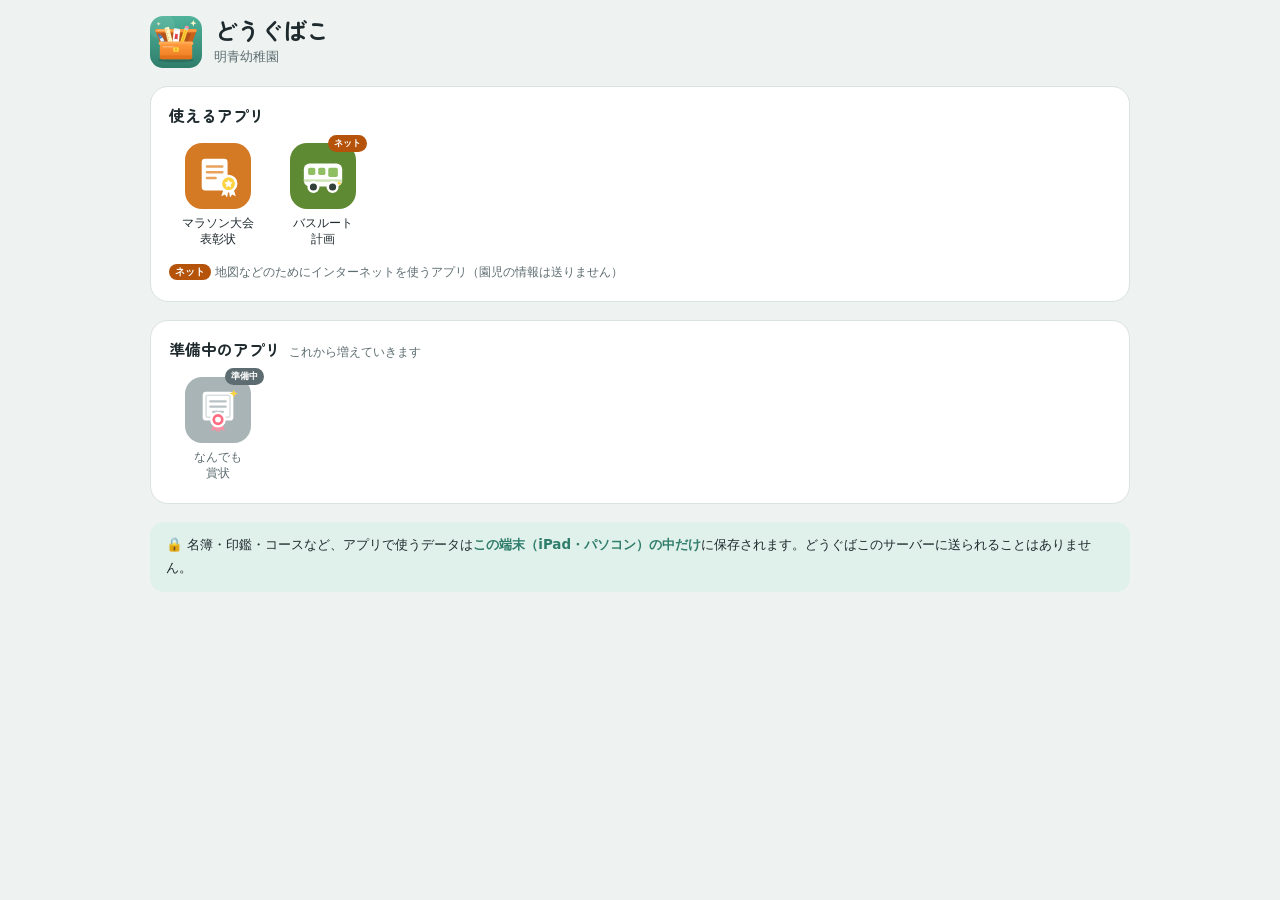
==== index.html @ 5065b081 "Add files via upload" ====
<!doctype html>
<html lang="ja">
<head>
<meta charset="utf-8">
<!-- 安全のための決まり：このページは自分のサイト以外と通信しない -->
<meta http-equiv="Content-Security-Policy" content="default-src 'self'; script-src 'self' 'unsafe-inline'; style-src 'self' 'unsafe-inline'; font-src 'self'; img-src 'self' data:; connect-src 'self'; object-src 'none'; base-uri 'self'; form-action 'self'">
<meta name="viewport" content="width=device-width, initial-scale=1, viewport-fit=cover">
<meta name="apple-mobile-web-app-capable" content="yes">
<meta name="mobile-web-app-capable" content="yes">
<meta name="apple-mobile-web-app-title" content="どうぐばこ">
<meta name="theme-color" content="#2f7d6b">
<title>どうぐばこ</title>
<link rel="apple-touch-icon" href="icon.png">
<link rel="icon" href="icon.svg" type="image/svg+xml">
<link rel="manifest" href="manifest.webmanifest">
<script defer src="common/license.js"></script>
<style>
/* 見出しの書体（どうぐばこの画面で使う文字だけの小さな版。サイトに置いてあり、オフラインでも使える） */
@font-face{font-family:"Zen Maru Gothic Box";font-weight:500;font-display:swap;src:url(fonts/ZenMaruGothic-box-500.woff2) format("woff2")}
@font-face{font-family:"Zen Maru Gothic Box";font-weight:700;font-display:swap;src:url(fonts/ZenMaruGothic-box-700.woff2) format("woff2")}
:root{
  --bg:#eef3f1; --surface:#ffffff; --ink:#1f2a2e; --muted:#5d6c70; --line:#d9e3df;
  --accent:#2f7d6b; --accent-ink:#ffffff; --accent-soft:#e0f0ea; --net:#b45309;
  --bad:#c92a2a; --bad-soft:#fdecec; --warn:#9a5b00; --warn-soft:#fff4dc;
  --c-shou:#d47a24; --c-jimu:#5f8a34; --c-wait:#a9b4b7; --demo:#6741d9; --demo-soft:#efeafd;
  --f-disp:"Zen Maru Gothic Box","Hiragino Maru Gothic ProN","Hiragino Sans",sans-serif;
  --f-body:"Hiragino Sans","Hiragino Kaku Gothic ProN","Yu Gothic UI",Meiryo,system-ui,sans-serif;
}
@media (prefers-color-scheme: dark){:root{
  --bg:#131a1c; --surface:#1c2427; --ink:#e7eeec; --muted:#9aa9ad; --line:#2b3538;
  --accent:#5db8a1; --accent-ink:#0f1f1b; --accent-soft:#1f3631; --net:#f0a35e;
  --bad:#ff8787; --bad-soft:#3a1f1f; --warn:#f0b35e; --warn-soft:#3a2e17;
  --c-shou:#e39446; --c-jimu:#82ad55; --c-wait:#4d585b; --demo:#b197fc; --demo-soft:#2a2340; color-scheme:dark}}
*{box-sizing:border-box}
html{-webkit-text-size-adjust:100%}
body{margin:0;background:var(--bg);color:var(--ink);font:15px/1.6 var(--f-body);min-height:100vh;
  padding:max(16px,env(safe-area-inset-top)) max(16px,env(safe-area-inset-right)) max(90px,env(safe-area-inset-bottom)) max(16px,env(safe-area-inset-left))}
button,input{font:inherit;color:inherit}
.wrap{max-width:980px;margin:0 auto;display:flex;flex-direction:column;gap:18px}

/* ---- 共通：中央のカード（ログインなど） ---- */
.center{min-height:calc(100vh - 120px);display:grid;place-items:center}
.card{width:100%;max-width:420px;background:var(--surface);border:1px solid var(--line);border-radius:22px;padding:28px 24px;display:flex;flex-direction:column;gap:14px;box-shadow:0 10px 30px rgba(0,0,0,.06)}
.card .logo{width:84px;height:84px;border-radius:21px;display:block;margin:0 auto 2px}
.card h1{margin:0;text-align:center;font:700 1.4rem/1.3 var(--f-disp)}
.card h2{margin:0;text-align:center;font:700 1.15rem/1.4 var(--f-disp)}
.card p{margin:0;font-size:.88rem;color:var(--muted);text-align:center;line-height:1.7}
.fld{display:flex;flex-direction:column;gap:4px;font-size:.85rem;font-weight:600}
.fld input{width:100%;font-size:16px;font-weight:400;padding:11px 12px;border:1px solid var(--line);border-radius:12px;background:var(--bg)}
.fld input:focus-visible{outline:2px solid var(--accent);outline-offset:1px}
.code{letter-spacing:.5em;text-align:center;font-size:24px!important;font-variant-numeric:tabular-nums}
.btn{border:0;border-radius:999px;padding:12px 20px;font-weight:700;cursor:pointer;background:var(--accent);color:var(--accent-ink);font-size:1rem}
.btn:disabled{opacity:.5;cursor:default}
.btn.ghost{background:transparent;color:var(--accent);border:1px solid var(--line)}
.btn:focus-visible,.linkbtn:focus-visible{outline:2px solid var(--accent);outline-offset:2px}
.linkbtn{background:none;border:0;color:var(--accent);cursor:pointer;font-size:.85rem;padding:2px;text-decoration:underline}
.err{background:var(--bad-soft);color:var(--bad);border-radius:10px;padding:9px 12px;font-size:.85rem}
.check{display:flex;gap:8px;align-items:flex-start;font-size:.85rem;color:var(--muted)}
.check input{margin-top:4px;width:18px;height:18px;flex:none}
.note{font-size:.78rem;color:var(--muted);line-height:1.7;background:var(--accent-soft);border-radius:12px;padding:10px 12px}
.demohint{font-size:.8rem;background:var(--demo-soft);color:var(--demo);border-radius:12px;padding:10px 12px;line-height:1.7}
.demohint b{font-variant-numeric:tabular-nums}
.demohint .accts{display:flex;flex-wrap:wrap;gap:6px;margin-top:6px}
.demohint button{border:1px solid var(--demo);background:var(--surface);color:var(--demo);border-radius:999px;padding:3px 10px;font-size:.78rem;cursor:pointer}

/* ---- 許可証を受け取る ---- */
.steps{list-style:none;margin:0;padding:0;display:flex;flex-direction:column;gap:10px}
.steps li{display:flex;gap:10px;align-items:center;font-size:.92rem;color:var(--muted)}
.steps li i{width:24px;height:24px;border-radius:50%;border:2px solid var(--line);display:grid;place-items:center;font-style:normal;font-size:.8rem;flex:none}
.steps li.doing{color:var(--ink)}
.steps li.doing i{border-color:var(--accent);border-top-color:transparent;animation:spin .8s linear infinite}
.steps li.done{color:var(--ink)}
.steps li.done i{background:var(--accent);border-color:var(--accent);color:var(--accent-ink)}
@keyframes spin{to{transform:rotate(360deg)}}
.pass{border:1px solid var(--line);border-radius:16px;padding:14px 16px;display:grid;grid-template-columns:auto 1fr;gap:4px 14px;font-size:.88rem}
.pass dt{color:var(--muted)}
.pass dd{margin:0;font-weight:600}
.big-ok{width:56px;height:56px;border-radius:50%;background:var(--accent);color:var(--accent-ink);display:grid;place-items:center;font-size:1.8rem;margin:0 auto}
.big-ng{width:56px;height:56px;border-radius:50%;background:var(--bad-soft);color:var(--bad);display:grid;place-items:center;font-size:1.7rem;margin:0 auto}

/* ---- メニュー ---- */
.top{display:flex;align-items:center;gap:12px;flex-wrap:wrap}
.top img{width:52px;height:52px;border-radius:13px;flex:none;display:block}
.top .ttl{margin-right:auto}
.top h1{margin:0;font:700 1.45rem/1.2 var(--f-disp)}
.top p{margin:2px 0 0;font-size:.8rem;color:var(--muted)}
.chip{display:flex;align-items:center;gap:8px;border:1px solid var(--line);background:var(--surface);border-radius:999px;padding:6px 12px 6px 8px;cursor:pointer;font-size:.8rem;text-align:left;line-height:1.3}
.chip .dot{width:10px;height:10px;border-radius:50%;background:var(--accent);flex:none}
.chip.warn .dot{background:var(--warn)}
.chip small{display:block;color:var(--muted);font-size:.72rem}
section{background:var(--surface);border:1px solid var(--line);border-radius:18px;padding:16px 18px 18px}
section h2{margin:0 0 12px;font:700 1rem var(--f-disp);display:flex;align-items:baseline;gap:8px}
section h2 small{font:400 .76rem var(--f-body);color:var(--muted)}
.grid{display:grid;grid-template-columns:repeat(auto-fill,minmax(96px,1fr));gap:16px 8px}
.app{display:flex;flex-direction:column;align-items:center;gap:6px;text-decoration:none;color:var(--ink);background:none;border:0;padding:4px 0;font:inherit;cursor:pointer;border-radius:12px;position:relative}
.app:focus-visible{outline:2px solid var(--accent);outline-offset:2px}
.app .tile{width:66px;height:66px;border-radius:17px;display:grid;place-items:center;color:#fff;transition:transform .15s}
.app .tile svg{width:46px;height:46px;display:block}
.app:hover .tile{transform:translateY(-2px)}
.app > span:last-child{font-size:.78rem;line-height:1.3;text-align:center}
.app .net{position:absolute;top:-4px;right:calc(50% - 44px);background:var(--net);color:#fff;font-size:.58rem;font-weight:700;padding:1px 6px;border-radius:999px;font-style:normal}
.app .lock{position:absolute;top:-6px;left:calc(50% - 42px);font-size:.95rem;font-style:normal}
.app.locked .tile{background:var(--c-wait)!important}
.app.soon .tile{background:var(--c-wait)}
.app.soon > span:last-child{color:var(--muted)}
.app .badge{position:absolute;top:-5px;right:calc(50% - 46px);background:var(--muted);color:var(--surface);font-size:.58rem;font-weight:700;padding:1px 6px;border-radius:999px;font-style:normal}
.app.locked > span:last-child{color:var(--muted)}
.legend{margin:12px 0 0;font-size:.76rem;color:var(--muted);display:flex;flex-wrap:wrap;gap:4px 14px}
.legend i{display:inline-block;background:var(--net);color:#fff;font-style:normal;font-size:.6rem;font-weight:700;padding:0 6px;border-radius:999px;margin-right:4px;vertical-align:1px}
.privacy{background:var(--accent-soft);border-radius:14px;padding:12px 16px;font-size:.84rem;line-height:1.7}
.privacy b{color:var(--accent)}

/* ---- ダイアログ・お知らせ ---- */
dialog{border:0;border-radius:20px;padding:0;max-width:440px;width:calc(100% - 32px);background:var(--surface);color:var(--ink);box-shadow:0 20px 50px rgba(0,0,0,.3)}
dialog::backdrop{background:rgba(0,0,0,.4)}
.dlg{padding:22px 20px;display:flex;flex-direction:column;gap:12px}
.dlg h3{margin:0;font:700 1.1rem var(--f-disp)}
.dlg .row{display:flex;gap:8px;justify-content:flex-end;flex-wrap:wrap}
#toast{position:fixed;left:50%;bottom:max(84px,calc(env(safe-area-inset-bottom) + 70px));transform:translateX(-50%);background:var(--ink);color:var(--surface);padding:10px 18px;border-radius:14px;font-size:.85rem;opacity:0;transition:opacity .2s;pointer-events:none;max-width:calc(100% - 32px);text-align:center;z-index:50}
#toast.show{opacity:1}
.offbar{position:sticky;top:0;z-index:20;background:var(--warn-soft);color:var(--warn);border-radius:10px;padding:6px 12px;font-size:.8rem;text-align:center;margin:0 auto 12px;max-width:980px}

/* ---- 試作の体験メニュー ---- */
#demoBtn[hidden]{display:none}
#demoBtn{position:fixed;right:max(16px,env(safe-area-inset-right));bottom:max(16px,env(safe-area-inset-bottom));z-index:40;background:var(--demo);color:#fff;border:0;border-radius:999px;padding:11px 16px;font-weight:700;font-size:.85rem;cursor:pointer;box-shadow:0 6px 18px rgba(0,0,0,.2)}
.demo h3{color:var(--demo)}
.demo p{margin:0;font-size:.8rem;color:var(--muted);line-height:1.6}
.demo .grp{border-top:1px solid var(--line);padding-top:10px;display:flex;flex-direction:column;gap:6px}
.demo .grp b{font-size:.85rem}
.demo .acts{display:flex;flex-wrap:wrap;gap:6px}
.demo .acts button{border:1px solid var(--line);background:var(--bg);border-radius:999px;padding:6px 12px;font-size:.8rem;cursor:pointer}
.demo .acts button.on{background:var(--demo);color:#fff;border-color:var(--demo)}
.demo .now{font-size:.78rem;background:var(--demo-soft);border-radius:10px;padding:8px 10px;line-height:1.7}
@media (prefers-reduced-motion:reduce){.tile{transition:none}.steps li.doing i{animation:none}}
</style>
</head>
<body>
<div id="offbar" class="offbar" hidden>📴 ネットを切った状態を再現しています（体験メニューで戻せます）</div>
<main id="screen"></main>
<button id="demoBtn" type="button" hidden>🧪 試作の体験メニュー</button>
<dialog id="dlg"></dialog>
<div id="toast" role="status"></div>

<script>
'use strict';
let L = null; // 共通部品（common/license.js）が読み込まれてから入る
const $ = s => document.querySelector(s);
const esc = s => String(s ?? '').replace(/[&<>"']/g, c => ({ '&': '&amp;', '<': '&lt;', '>': '&gt;', '"': '&quot;', "'": '&#39;' }[c]));
const fmtDate = t => new Date(t).toLocaleDateString('ja-JP', { year: 'numeric', month: 'long', day: 'numeric' });
const fmtDT = t => new Date(t).toLocaleString('ja-JP', { month: 'numeric', day: 'numeric', hour: '2-digit', minute: '2-digit' });
const daysLeft = pl => Math.max(0, Math.ceil((pl.exp - Date.now()) / L.DAY));
const sleep = ms => new Promise(r => setTimeout(r, ms));
let toastT;
function toast(msg, ms = 2600) { const t = $('#toast'); t.textContent = msg; t.classList.add('show'); clearTimeout(toastT); toastT = setTimeout(() => t.classList.remove('show'), ms); }
function show(html) { $('#screen').innerHTML = html; $('#offbar').hidden = !L.isOffline(); window.scrollTo(0, 0); }
const ERR = {
  bad_login: 'メールアドレスかパスワードが違います。',
  ended: 'この園のご契約は終了しています。園の管理者にお問い合わせください。',
  stopped: 'このアカウントは利用が停止されています。園の管理者にお問い合わせください。',
  offline: 'インターネットにつながっていません。つながる場所でもう一度お試しください。',
  bad_code: '確認コードが違います。メールに書かれた6けたの数字を入れてください。',
  expired_code: '確認コードの有効期限が切れました。もう一度ログインしてください。',
};

/* ============================================================
   起動：どうぐばこを開いたとき
   ・許可証が有効 → すぐメニュー（必要なら裏で更新）
   ・許可証がない → ログイン
   ・期限切れ → 更新を試す（ネットがなければ案内）
   ============================================================ */
async function boot() {
  // ログインなしで使う設定（common/license.js の LOGIN_REQUIRED = false）のときは、すぐメニューを出す
  $('#demoBtn').hidden = !L.loginRequired;
  if (!L.loginRequired) return showMenu(L.profile);
  const st = await L.status();
  if (st.state === 'none' || st.state === 'bad') { if (st.state === 'bad') L.logout(); return showLogin(st.state === 'bad' ? '利用許可証を確認できなかったため、ログインし直してください。' : ''); }
  if (st.state === 'expired') {
    show(`<div class="center"><div class="card"><img class="logo" src="icon.svg" alt=""><h2>利用許可証を更新しています…</h2></div></div>`);
    const r = await L.renew();
    if (r.result === 'ok') { toast('利用許可証を更新しました'); return showMenu(r.payload); }
    return showBlocked(r.result, st.payload);
  }
  showMenu(st.payload);
  if (L.needsRenew(st.payload)) backgroundRenew(st.payload);
}
async function backgroundRenew(prev) {
  const r = await L.renew();
  if (r.result === 'ok') {
    if (r.payload.plan !== prev.plan) { toast(`プランが「${L.PLANS[r.payload.plan].name}」に変わりました`); showMenu(r.payload); return; }
    showMenu(r.payload);
    toast('（試作の表示）裏で利用許可証を自動更新しました。ふだんは表示されません', 3800);
  } else if (r.result === 'ended' || r.result === 'stopped') showBlocked(r.result, prev);
  // offline のときは何もしない（期限まではそのまま使える）
}

/* ---------- ログイン ---------- */
function showLogin(errMsg, email = '') {
  show(`<div class="center"><form class="card" id="fLogin" novalidate>
    <img class="logo" src="icon.svg" alt="">
    <h1>どうぐばこ</h1>
    <p>園から届いた招待メールに書かれた<br>メールアドレスとパスワードでログインします。</p>
    ${errMsg ? `<div class="err">${esc(errMsg)}</div>` : ''}
    <label class="fld">メールアドレス<input id="em" type="email" autocomplete="username" inputmode="email" value="${esc(email)}" placeholder="例：sensei@example.com"></label>
    <label class="fld">パスワード<input id="pw" type="password" autocomplete="current-password"></label>
    <button class="btn" id="bLogin" type="submit">ログイン</button>
    <div style="text-align:center"><button class="linkbtn" type="button" id="forgot">パスワードを忘れたとき</button></div>
    <div class="demohint">🧪 試作版のため、本物のアカウントはありません。下のボタンでデモ用のアカウントを入力できます（パスワードはすべて demo1234）。
      <div class="accts"><button type="button" data-em="demo@example.com">スタンダードの園</button><button type="button" data-em="light@example.com">ライトの園</button><button type="button" data-em="ended@example.com">契約が終わった園</button></div></div>
    <div class="note">🔒 ログインで送るのは、メールアドレスとパスワードだけです。名簿や印鑑などのデータは、この端末の中だけで使われます。</div>
  </form></div>`);
  $('#fLogin').querySelectorAll('[data-em]').forEach(b => b.onclick = () => { $('#em').value = b.dataset.em; $('#pw').value = 'demo1234'; $('#bLogin').focus(); });
  $('#forgot').onclick = () => toast('本番では、パスワードを作り直すためのメールが届きます（試作では未対応）', 3500);
  $('#fLogin').onsubmit = async e => {
    e.preventDefault();
    const em = $('#em').value.trim(), pw = $('#pw').value;
    if (!em || !pw) { toast('メールアドレスとパスワードを入れてください'); return; }
    const b = $('#bLogin'); b.disabled = true; b.textContent = '確認しています…';
    try {
      const r = await L.login(em, pw);
      if (r.needCode) showCode(r, em); else showIssuing(true);
    } catch (err) { showLogin(ERR[err.code] || 'ログインできませんでした。', em); }
  };
  setTimeout(() => (email ? $('#pw') : $('#em')).focus(), 50);
}

/* ---------- 確認コード（2段階認証） ---------- */
function showCode(r, email, errMsg) {
  show(`<div class="center"><form class="card" id="fCode" novalidate>
    <img class="logo" src="icon.svg" alt="">
    <h2>確認コードを入れてください</h2>
    <p><b>${esc(r.sentTo)}</b> に、6けたの確認コードをメールで送りました。</p>
    ${errMsg ? `<div class="err">${esc(errMsg)}</div>` : ''}
    <label class="fld">確認コード<input id="cd" class="code" inputmode="numeric" autocomplete="one-time-code" maxlength="6" placeholder="000000"></label>
    <label class="check"><input type="checkbox" id="trust" checked> この端末を信頼する（30日間は確認コードを省略します。共用のiPadでは外してください）</label>
    <button class="btn" id="bCode" type="submit">確認する</button>
    <div style="text-align:center"><button class="linkbtn" type="button" id="back">ログイン画面に戻る</button></div>
    <div class="demohint">🧪 試作版のためメールは届きません。確認コードは <b>${esc(r.demoCode)}</b> です。<br><button type="button" id="fill" style="margin-top:6px">コードを入力する</button></div>
  </form></div>`);
  $('#fill').onclick = () => { $('#cd').value = r.demoCode; $('#bCode').focus(); };
  $('#back').onclick = () => showLogin('', email);
  $('#cd').addEventListener('input', e => { e.target.value = e.target.value.replace(/\D/g, '').slice(0, 6); });
  $('#fCode').onsubmit = async e => {
    e.preventDefault();
    const b = $('#bCode'); b.disabled = true; b.textContent = '確認しています…';
    try { await L.confirm(r.ticket, $('#cd').value, $('#trust').checked); showIssuing(false); }
    catch (err) { if (err.code === 'expired_code') showLogin(ERR.expired_code, email); else showCode(r, email, ERR[err.code] || '確認できませんでした。'); }
  };
  setTimeout(() => $('#cd').focus(), 50);
}

/* ---------- 許可証を受け取る（端末に保存） ---------- */
async function showIssuing(skippedCode) {
  show(`<div class="center"><div class="card">
    <img class="logo" src="icon.svg" alt="">
    <h2>この端末で使えるようにしています</h2>
    ${skippedCode ? '<p>信頼済みの端末のため、確認コードを省略しました。</p>' : ''}
    <ul class="steps" id="steps">
      <li><i></i>園のご契約を確認</li>
      <li><i></i>利用許可証を受け取る</li>
      <li><i></i>この端末に保存</li>
    </ul></div></div>`);
  const lis = [...document.querySelectorAll('#steps li')];
  for (const li of lis) { li.className = 'doing'; await sleep(550); li.className = 'done'; li.querySelector('i').textContent = '✓'; }
  await sleep(250);
  const st = await L.status();
  const pl = st.payload;
  show(`<div class="center"><div class="card">
    <div class="big-ok">✓</div>
    <h2>準備ができました</h2>
    <dl class="pass">
      <dt>園</dt><dd>${esc(pl.orgName)}</dd>
      <dt>先生</dt><dd>${esc(pl.staff)}</dd>
      <dt>プラン</dt><dd>${esc(L.PLANS[pl.plan].name)}（${pl.apps.map(a => esc(L.APP_NAMES[a])).join('・')}）</dd>
      <dt>有効期限</dt><dd>${fmtDate(pl.exp)}</dd>
    </dl>
    <p>この日までは、インターネットにつながっていなくても使えます。<br>期限が近づくと、どうぐばこを開いたときに自動で更新されます。</p>
    <button class="btn" id="go" type="button">どうぐばこを開く</button>
  </div></div>`);
  $('#go').onclick = () => showMenu(pl);
  $('#go').focus();
}

/* ---------- 使えないとき ---------- */
function showBlocked(kind, pl) {
  const m = {
    offline: ['インターネットにつないでください', `利用許可証の期限（${pl ? fmtDate(pl.exp) : ''}）が切れています。インターネットにつながる場所で開くと、自動で更新されます。`, '<button class="btn" id="retry" type="button">もう一度試す</button>'],
    ended: ['ご利用期間が終了しました', '園のご契約が終了したため、どうぐばこのアプリは使えなくなりました。この端末に保存した名簿などのデータは、端末の中に残っています。', '<button class="btn ghost" id="relogin" type="button">ログイン画面へ</button>'],
    stopped: ['このアカウントは利用が停止されています', '園の管理者が、このアカウントの利用を止めました。心当たりがない場合は、園の管理者にお問い合わせください。', '<button class="btn ghost" id="relogin" type="button">ログイン画面へ</button>'],
    error: ['確認できませんでした', '時間をおいて、もう一度お試しください。', '<button class="btn" id="retry" type="button">もう一度試す</button>'],
  }[kind] || ['確認できませんでした', '', '<button class="btn" id="retry" type="button">もう一度試す</button>'];
  show(`<div class="center"><div class="card">
    <div class="big-ng">${kind === 'offline' ? '📴' : '!'}</div>
    <h2>${m[0]}</h2><p>${m[1]}</p>${m[2]}</div></div>`);
  $('#retry')?.addEventListener('click', boot);
  $('#relogin')?.addEventListener('click', () => { L.logout(); showLogin(''); });
}

/* ---------- メニュー ---------- */
const ICONS = {
  nandemo: '<svg viewBox="0 0 48 48" aria-hidden="true"><rect x="8" y="5" width="32" height="30" rx="3.5" fill="#fff"/><rect x="11.5" y="8.5" width="25" height="23" rx="2" fill="none" stroke="#d9dfe1" stroke-width="1.6"/><path d="M16 15h16M16 20.5h16M19 26h10" stroke="#b9c2c5" stroke-width="2.4" stroke-linecap="round"/><path d="M19.6 37 17 46l3.8-1.9 2.4 3.3 1.2-8.6zM28.4 37 31 46l-3.8-1.9-2.4 3.3-1.2-8.6z" fill="#ff8fa3"/><circle cx="24" cy="34" r="7" fill="#ff6b81" stroke="#fff" stroke-width="2.4"/><circle cx="24" cy="34" r="3" fill="#fff"/><path d="M40.5 2.5l1.2 3.1 3.1 1.2-3.1 1.2-1.2 3.1-1.2-3.1-3.1-1.2 3.1-1.2z" fill="#ffd23f"/></svg>',
  marathon: '<svg viewBox="0 0 48 48" aria-hidden="true"><rect x="7" y="6" width="27" height="33" rx="3.5" fill="#fff"/><path d="M12.5 14h16M12.5 20h16M12.5 26h9" stroke="#e8a35c" stroke-width="2.6" stroke-linecap="round"/><path d="M30.2 36.5 27.4 45l3.8-1.7 2.3 3.2 1.4-8.2zM39.8 36.5l2.8 8.5-3.8-1.7-2.3 3.2-1.4-8.2z" fill="#fff"/><circle cx="35" cy="32" r="8" fill="#ffd23f" stroke="#fff" stroke-width="2.6"/><path d="m35 27.6 1.35 2.75 3.03.44-2.19 2.13.52 3.02L35 34.52l-2.71 1.42.52-3.02-2.19-2.13 3.03-.44z" fill="#fff"/></svg>',
  busroute: '<svg viewBox="0 0 48 48" aria-hidden="true"><rect x="4" y="11" width="40" height="24" rx="6" fill="#fff"/><rect x="8.5" y="15.5" width="7.5" height="7.5" rx="1.8" fill="#8fbf62"/><rect x="19" y="15.5" width="7.5" height="7.5" rx="1.8" fill="#8fbf62"/><rect x="29.5" y="15.5" width="10" height="9.5" rx="1.8" fill="#8fbf62"/><rect x="4" y="27.5" width="40" height="2.6" fill="#cfe3b9"/><circle cx="41" cy="31.5" r="1.6" fill="#ffd23f"/><circle cx="14" cy="35.5" r="5" fill="#33413a" stroke="#fff" stroke-width="2.6"/><circle cx="34" cy="35.5" r="5" fill="#33413a" stroke="#fff" stroke-width="2.6"/></svg>',
};
// 準備中のアプリ（できあがったら APPS に移す）
const SOON = [
  { id: 'nandemo', name: 'なんでも賞状', n: 'なんでも<br>賞状' },
];
const APPS = [
  { id: 'marathon', n: 'マラソン大会<br>表彰状', color: 'var(--c-shou)', href: 'marathon/' },
  { id: 'busroute', n: 'バスルート<br>計画', color: 'var(--c-jimu)', href: 'busroute/', net: true },
];
function showMenu(pl) {
  const near = L.loginRequired && daysLeft(pl) <= 7;
  show(`<div class="wrap">
    <div class="top">
      <img src="icon.svg" alt="">
      <div class="ttl"><h1>どうぐばこ</h1><p>${esc(pl.orgName)}</p></div>
      ${L.loginRequired ? `<button class="chip ${near ? 'warn' : ''}" id="chip" type="button"><span class="dot"></span><span>${esc(pl.staff)}<small>${esc(L.PLANS[pl.plan].name)}プラン・あと${daysLeft(pl)}日有効</small></span></button>` : ''}
    </div>
    <section>
      <h2>使えるアプリ</h2>
      <div class="grid">${APPS.map(a => {
        const ok = pl.apps.includes(a.id);
        return ok ? `<a class="app" href="${a.href}">${a.net ? '<em class="net">ネット</em>' : ''}<span class="tile" style="background:${a.color}">${ICONS[a.id]}</span><span>${a.n}</span></a>`
          : `<button class="app locked" type="button" data-lock="${a.id}"><em class="lock">🔒</em><span class="tile">${ICONS[a.id]}</span><span>${a.n}</span></button>`;
      }).join('')}</div>
      <p class="legend"><span><i>ネット</i>地図などのためにインターネットを使うアプリ（園児の情報は送りません）</span>${APPS.some(a => !pl.apps.includes(a.id)) ? '<span>🔒 今のプランでは使えないアプリ</span>' : ''}</p>
    </section>
    <section>
      <h2>準備中のアプリ <small>これから増えていきます</small></h2>
      <div class="grid">${SOON.map(a => `<button class="app soon" type="button" data-soon="${esc(a.name)}"><em class="badge">準備中</em><span class="tile">${ICONS[a.id]}</span><span>${a.n}</span></button>`).join('')}</div>
    </section>
    <div class="privacy">🔒 名簿・印鑑・コースなど、アプリで使うデータは<b>この端末（iPad・パソコン）の中だけ</b>に保存されます。どうぐばこのサーバーに送られることはありません。</div>
  </div>`);
  $('#chip')?.addEventListener('click', () => accountDialog(pl));
  document.querySelectorAll('[data-soon]').forEach(b => b.onclick = () => toast(`「${b.dataset.soon}」は準備中です。できあがったら、ここから使えるようになります`, 3200));
  document.querySelectorAll('[data-lock]').forEach(b => b.onclick = () => {
    const plan = Object.values(L.PLANS).find(p => p.apps.includes(b.dataset.lock));
    openDlg(`<div class="dlg"><h3>🔒 ${L.APP_NAMES[b.dataset.lock]}</h3><p style="margin:0;font-size:.9rem;line-height:1.7">このアプリは<b>${plan.name}プラン</b>で使えます。園の管理者がプランを変更すると、次にどうぐばこを開いたときから使えるようになります。</p><div class="row"><button class="btn" data-close type="button">閉じる</button></div></div>`);
  });
}
function accountDialog(pl) {
  openDlg(`<div class="dlg"><h3>アカウントと利用許可証</h3>
    <dl class="pass">
      <dt>園</dt><dd>${esc(pl.orgName)}</dd>
      <dt>先生</dt><dd>${esc(pl.staff)}</dd>
      <dt>メール</dt><dd style="word-break:break-all">${esc(pl.sub)}</dd>
      <dt>プラン</dt><dd>${esc(L.PLANS[pl.plan].name)}</dd>
      <dt>有効期限</dt><dd>${fmtDate(pl.exp)}（あと${daysLeft(pl)}日）</dd>
      <dt>最終確認</dt><dd>${L.lastChecked() ? fmtDT(L.lastChecked()) : '—'}</dd>
    </dl>
    <p style="margin:0;font-size:.8rem;color:var(--muted);line-height:1.7">期限までは、インターネットにつながっていなくても使えます。期限の7日前からと、1日に1回、どうぐばこを開いたときに自動で確認・更新します。</p>
    <div class="row"><button class="btn ghost" id="logout" type="button">ログアウト</button><button class="btn" data-close type="button">閉じる</button></div></div>`);
  $('#logout').onclick = () => {
    openDlg(`<div class="dlg"><h3>ログアウトしますか？</h3><p style="margin:0;font-size:.9rem;line-height:1.7">この端末の利用許可証を消します。アプリを使うには、もう一度ログインが必要です。<br>名簿や印鑑などのデータは消えません。</p>
      <div class="row"><button class="btn ghost" data-close type="button">やめる</button><button class="btn" id="doLogout" type="button">ログアウト</button></div></div>`);
    $('#doLogout').onclick = () => { closeDlg(); L.logout(); showLogin(''); toast('ログアウトしました'); };
  };
}
function openDlg(html) { const d = $('#dlg'); d.innerHTML = html; d.querySelectorAll('[data-close]').forEach(b => b.onclick = closeDlg); if (!d.open) d.showModal(); }
function closeDlg() { const d = $('#dlg'); if (d.open) d.close(); }
$('#dlg').addEventListener('click', e => { if (e.target === $('#dlg')) closeDlg(); });

/* ============================================================
   試作の体験メニュー（本番にはありません）
   いろいろな状況を再現して、使い心地を確かめるためのもの
   ============================================================ */
async function demoMenu() {
  const D = L.demo; const S = D.server;
  const st = await L.status(); const pl = st.payload; const email = D.currentEmail();
  const orgId = email && S.orgOf(email); const org = orgId && S.org(orgId);
  const stateText = { none: 'ログインしていません', bad: '許可証が書き換えられています', expired: '許可証の期限が切れています', ok: '有効な許可証があります' }[st.state] || st.state;
  openDlg(`<div class="dlg demo"><h3>🧪 試作の体験メニュー</h3>
    <p>いろいろな状況を再現できます。操作すると「どうぐばこを開き直した」ときの動きになります。</p>
    <div class="now">今の状態：<b>${stateText}</b>${pl ? `<br>${esc(pl.orgName)}／${esc(pl.staff)}／${esc(L.PLANS[pl.plan].name)}／期限 ${fmtDate(pl.exp)}` : ''}${L.isOffline() ? '<br>📴 ネットを切った状態' : ''}</div>
    <div class="grp"><b>インターネット</b><p>ネットがないときでも、許可証の期限内ならそのまま使えます。</p>
      <div class="acts"><button type="button" class="${L.isOffline() ? '' : 'on'}" data-a="online">つながっている</button><button type="button" class="${L.isOffline() ? 'on' : ''}" data-a="offline">ネットを切る</button></div></div>
    ${email ? `
    <div class="grp"><b>許可証の期限</b><p>「期限が近い」にすると、開いたときに裏で自動更新されます。「期限切れ」はネットがあれば自動で更新、なければ案内が出ます。</p>
      <div class="acts"><button type="button" data-a="near">期限が近い（あと2日）</button><button type="button" data-a="expire">期限切れにする</button><button type="button" data-a="tamper">許可証を書き換える</button></div></div>
    <div class="grp"><b>園の管理者・会社側の操作</b><p>次に許可証を確認したとき（開いたとき）に反映されます。</p>
      <div class="acts">
        <button type="button" data-a="plan" data-p="${org && org.plan === 'standard' ? 'light' : 'standard'}">プランを「${org && org.plan === 'standard' ? 'ライト' : 'スタンダード'}」に変える</button>
        <button type="button" data-a="${org && org.active ? 'end' : 'resume'}">${org && org.active ? '園の契約を終了する' : '園の契約を再開する'}</button>
        <button type="button" data-a="${S.isStopped(email) ? 'unstop' : 'stop'}">${S.isStopped(email) ? 'この先生の停止を解除' : 'この先生の利用を停止'}</button>
      </div></div>` : `<div class="grp"><b>園の管理者・会社側の操作</b><p>ログインすると操作できます。「契約が終わった園」のアカウントでログインを試すこともできます。</p>
      <div class="acts"><button type="button" data-a="resumeAll">契約が終わった園を再開する</button></div></div>`}
    <div class="grp"><b>アプリを直接開く</b><p>ホーム画面からではなく、アプリのURLを直接開いたときの動きです（許可証がないと使えません）。</p>
      <div class="acts"><a href="marathon/" style="text-decoration:none"><button type="button">マラソン表彰状を開く</button></a><a href="busroute/" style="text-decoration:none"><button type="button">バスルートを開く</button></a></div></div>
    <div class="grp"><div class="acts"><button type="button" data-a="reset">体験を最初からやり直す</button><button type="button" data-close>閉じる</button></div></div>
  </div>`);
  document.querySelectorAll('.demo [data-a]').forEach(b => b.onclick = async () => {
    const a = b.dataset.a; let msg = '';
    if (a === 'online') { D.setOffline(false); msg = 'ネットにつながった状態にしました'; }
    if (a === 'offline') { D.setOffline(true); msg = 'ネットを切った状態にしました'; }
    if (a === 'near') { await D.setExpiry(Date.now() + 2 * L.DAY); msg = '許可証の期限を「あと2日」にしました'; }
    if (a === 'expire') { await D.setExpiry(Date.now() - 60000); msg = '許可証を期限切れにしました'; }
    if (a === 'tamper') { D.tamper(); msg = '許可証の中身を書き換えました（プランを勝手に上げた想定）'; }
    if (a === 'plan') { S.setPlan(orgId, b.dataset.p); D.forceRecheck(); msg = `園のプランを「${L.PLANS[b.dataset.p].name}」に変えました`; }
    if (a === 'end') { S.setActive(orgId, false); D.forceRecheck(); msg = '園の契約を終了しました'; }
    if (a === 'resume') { S.setActive(orgId, true); D.forceRecheck(); msg = '園の契約を再開しました'; }
    if (a === 'resumeAll') { S.setActive('aozora', true); msg = '「あおぞら幼稚園」の契約を再開しました'; }
    if (a === 'stop') { S.setStopped(email, true); D.forceRecheck(); msg = 'この先生の利用を停止しました'; }
    if (a === 'unstop') { S.setStopped(email, false); D.forceRecheck(); msg = 'この先生の停止を解除しました'; }
    if (a === 'reset') { D.resetAll(); msg = '体験を最初からやり直します'; }
    closeDlg();
    toast(msg + ' → どうぐばこを開き直します', 2200);
    await sleep(900);
    boot();
  });
}
$('#demoBtn').onclick = demoMenu;

// オフライン対応：一度開いたアプリを端末に保存する（sw.js）。端末に保存したデータが自動で消されにくくする
if (/^https?:$/.test(location.protocol)) {
  if ('serviceWorker' in navigator) navigator.serviceWorker.register('sw.js').catch(() => {});
  if (navigator.storage && navigator.storage.persist) navigator.storage.persist().catch(() => {});
}
document.addEventListener('DOMContentLoaded', () => {
  L = window.DouguLicense;
  if (!L) show('<div class="center"><div class="card"><h2>読み込みに失敗しました</h2><p>common/license.js が見つかりません。</p></div></div>');
  else boot();
});
</script>
</body>
</html>
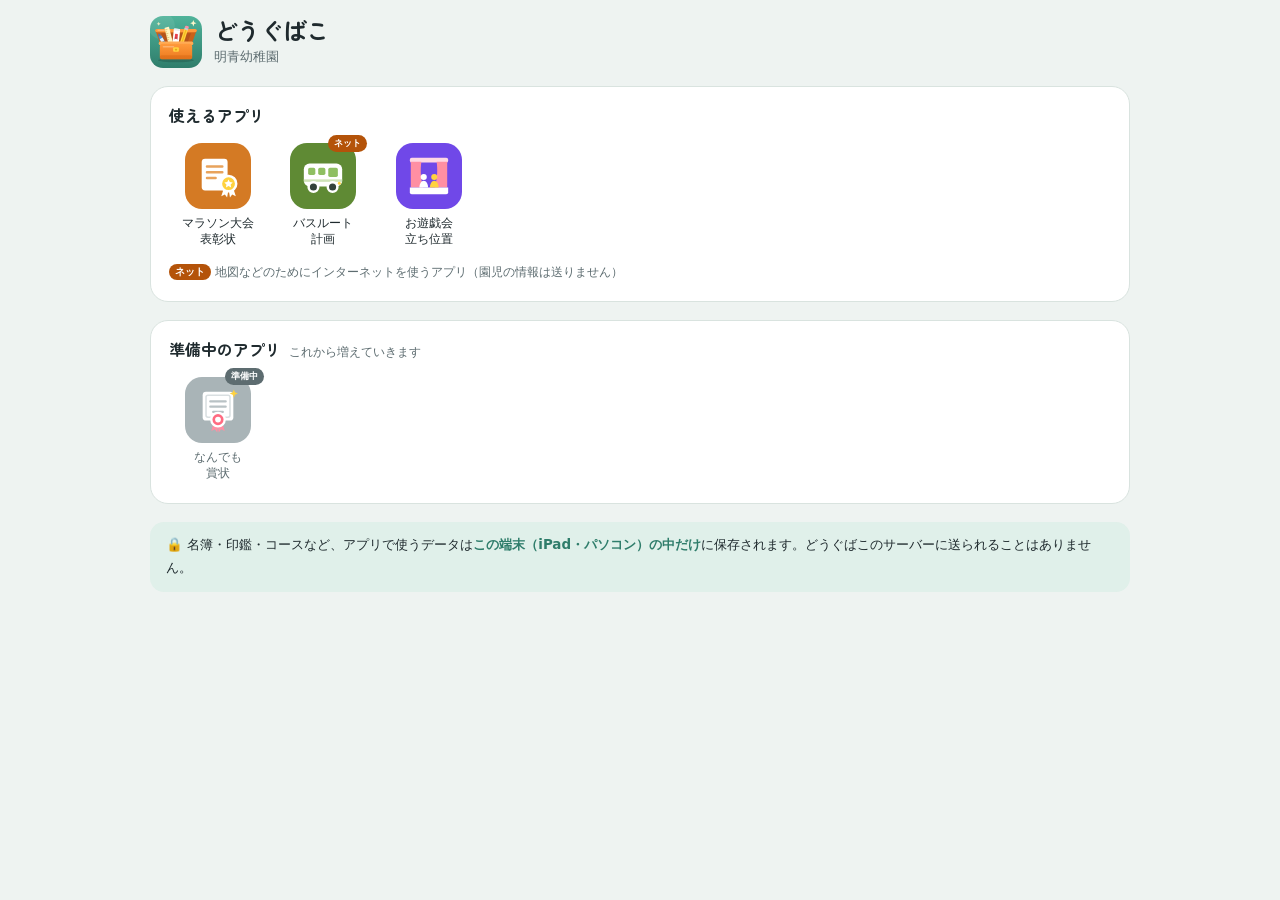
==== commit f4a05aeb: "Add files via upload" ====
--- a/index.html
+++ b/index.html
@@ -152,7 +152,7 @@
 const sleep = ms => new Promise(r => setTimeout(r, ms));
 let toastT;
 function toast(msg, ms = 2600) { const t = $('#toast'); t.textContent = msg; t.classList.add('show'); clearTimeout(toastT); toastT = setTimeout(() => t.classList.remove('show'), ms); }
-function show(html) { $('#screen').innerHTML = html; $('#offbar').hidden = !L.isOffline(); window.scrollTo(0, 0); }
+function show(html) { $('#screen').innerHTML = html; $('#offbar').hidden = !(L.loginRequired && L.isOffline()); window.scrollTo(0, 0); }
 const ERR = {
   bad_login: 'メールアドレスかパスワードが違います。',
   ended: 'この園のご契約は終了しています。園の管理者にお問い合わせください。',
@@ -171,7 +171,11 @@
 async function boot() {
   // ログインなしで使う設定（common/license.js の LOGIN_REQUIRED = false）のときは、すぐメニューを出す
   $('#demoBtn').hidden = !L.loginRequired;
-  if (!L.loginRequired) return showMenu(L.profile);
+  if (!L.loginRequired) {
+    // 体験メニューを出さないので、以前の「ネットを切った状態の再現」が残っていたら解除する
+    try { L.demo && L.demo.setOffline(false); } catch (e) { }
+    return showMenu(L.profile || { orgName: '明青幼稚園', staff: '', plan: 'standard', apps: ['marathon', 'busroute', 'oyugikai'] });
+  }
   const st = await L.status();
   if (st.state === 'none' || st.state === 'bad') { if (st.state === 'bad') L.logout(); return showLogin(st.state === 'bad' ? '利用許可証を確認できなかったため、ログインし直してください。' : ''); }
   if (st.state === 'expired') {
@@ -297,6 +301,7 @@
 
 /* ---------- メニュー ---------- */
 const ICONS = {
+  oyugikai: '<svg viewBox="0 0 48 48" aria-hidden="true"><rect x="4" y="5" width="40" height="5" rx="2" fill="#ffd8e4"/><path d="M5 9h11c-1 8-1 17 2 27H5z" fill="#ff8fa3"/><path d="M43 9H32c1 8 1 17-2 27h13z" fill="#ff8fa3"/><path d="M4 36h40v5a2 2 0 0 1-2 2H6a2 2 0 0 1-2-2z" fill="#fff"/><circle cx="18.5" cy="25" r="3.2" fill="#fff"/><path d="M14 36c0-4 2-7 4.5-7s4.5 3 4.5 7z" fill="#fff"/><circle cx="29.5" cy="25" r="3.2" fill="#ffd23f"/><path d="M25 36c0-4 2-7 4.5-7s4.5 3 4.5 7z" fill="#ffd23f"/></svg>',
   nandemo: '<svg viewBox="0 0 48 48" aria-hidden="true"><rect x="8" y="5" width="32" height="30" rx="3.5" fill="#fff"/><rect x="11.5" y="8.5" width="25" height="23" rx="2" fill="none" stroke="#d9dfe1" stroke-width="1.6"/><path d="M16 15h16M16 20.5h16M19 26h10" stroke="#b9c2c5" stroke-width="2.4" stroke-linecap="round"/><path d="M19.6 37 17 46l3.8-1.9 2.4 3.3 1.2-8.6zM28.4 37 31 46l-3.8-1.9-2.4 3.3-1.2-8.6z" fill="#ff8fa3"/><circle cx="24" cy="34" r="7" fill="#ff6b81" stroke="#fff" stroke-width="2.4"/><circle cx="24" cy="34" r="3" fill="#fff"/><path d="M40.5 2.5l1.2 3.1 3.1 1.2-3.1 1.2-1.2 3.1-1.2-3.1-3.1-1.2 3.1-1.2z" fill="#ffd23f"/></svg>',
   marathon: '<svg viewBox="0 0 48 48" aria-hidden="true"><rect x="7" y="6" width="27" height="33" rx="3.5" fill="#fff"/><path d="M12.5 14h16M12.5 20h16M12.5 26h9" stroke="#e8a35c" stroke-width="2.6" stroke-linecap="round"/><path d="M30.2 36.5 27.4 45l3.8-1.7 2.3 3.2 1.4-8.2zM39.8 36.5l2.8 8.5-3.8-1.7-2.3 3.2-1.4-8.2z" fill="#fff"/><circle cx="35" cy="32" r="8" fill="#ffd23f" stroke="#fff" stroke-width="2.6"/><path d="m35 27.6 1.35 2.75 3.03.44-2.19 2.13.52 3.02L35 34.52l-2.71 1.42.52-3.02-2.19-2.13 3.03-.44z" fill="#fff"/></svg>',
   busroute: '<svg viewBox="0 0 48 48" aria-hidden="true"><rect x="4" y="11" width="40" height="24" rx="6" fill="#fff"/><rect x="8.5" y="15.5" width="7.5" height="7.5" rx="1.8" fill="#8fbf62"/><rect x="19" y="15.5" width="7.5" height="7.5" rx="1.8" fill="#8fbf62"/><rect x="29.5" y="15.5" width="10" height="9.5" rx="1.8" fill="#8fbf62"/><rect x="4" y="27.5" width="40" height="2.6" fill="#cfe3b9"/><circle cx="41" cy="31.5" r="1.6" fill="#ffd23f"/><circle cx="14" cy="35.5" r="5" fill="#33413a" stroke="#fff" stroke-width="2.6"/><circle cx="34" cy="35.5" r="5" fill="#33413a" stroke="#fff" stroke-width="2.6"/></svg>',
@@ -308,6 +313,7 @@
 const APPS = [
   { id: 'marathon', n: 'マラソン大会<br>表彰状', color: 'var(--c-shou)', href: 'marathon/' },
   { id: 'busroute', n: 'バスルート<br>計画', color: 'var(--c-jimu)', href: 'busroute/', net: true },
+  { id: 'oyugikai', n: 'お遊戯会<br>立ち位置', color: '#7048e8', href: 'oyugikai/' },
 ];
 function showMenu(pl) {
   const near = L.loginRequired && daysLeft(pl) <= 7;
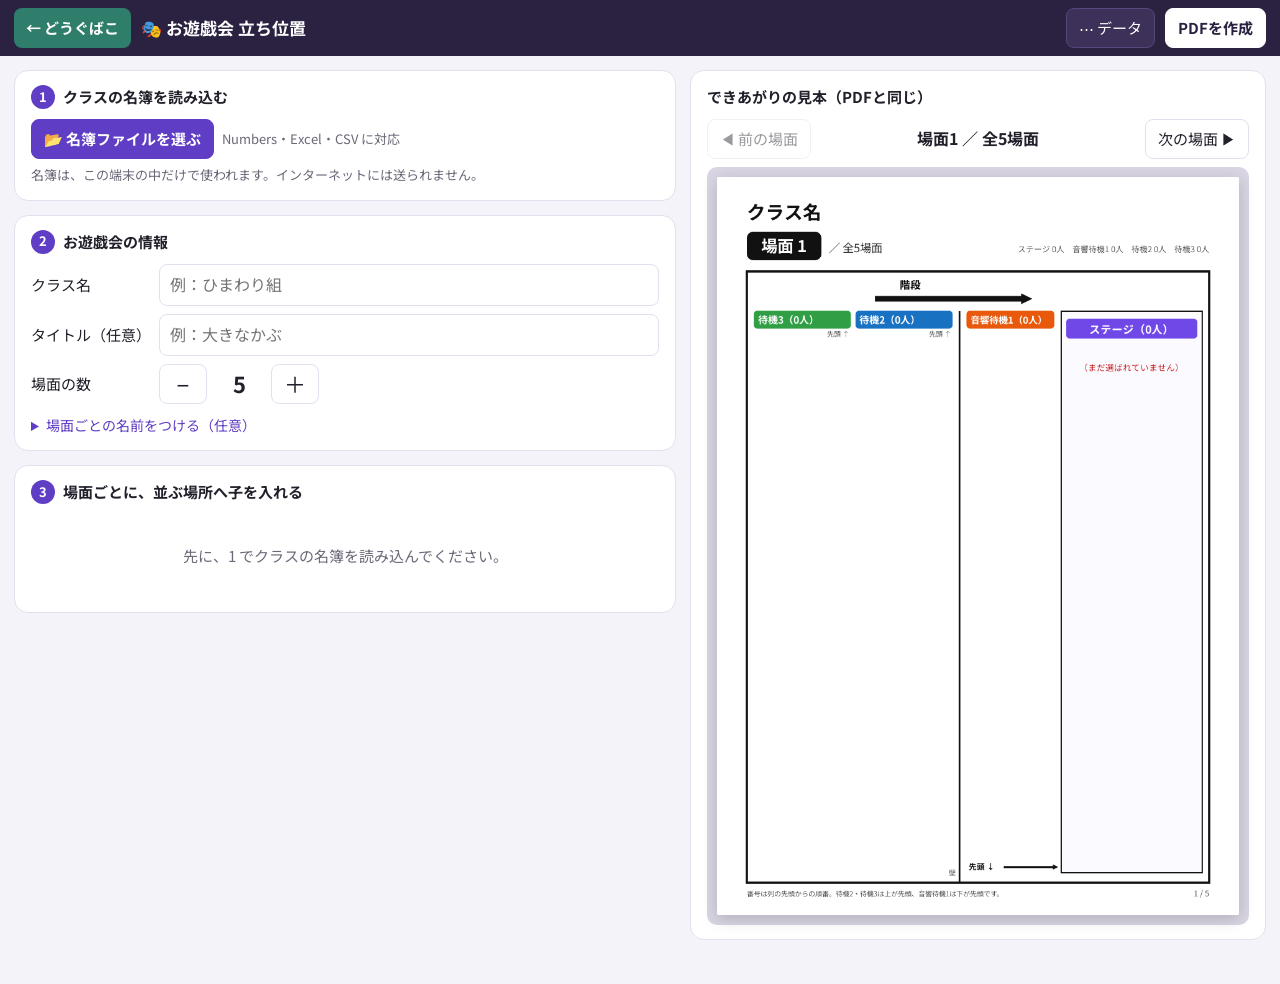
==== commit eeafe0b9: "Add files via upload" ====
--- a/index.html
+++ b/index.html
@@ -2,431 +2,627 @@
 <html lang="ja">
 <head>
 <meta charset="utf-8">
-<!-- 安全のための決まり：このページは自分のサイト以外と通信しない -->
-<meta http-equiv="Content-Security-Policy" content="default-src 'self'; script-src 'self' 'unsafe-inline'; style-src 'self' 'unsafe-inline'; font-src 'self'; img-src 'self' data:; connect-src 'self'; object-src 'none'; base-uri 'self'; form-action 'self'">
+<!-- 安全のための決まり：このアプリは名簿などをどこにも送れない（通信先は自分のサイトだけ） -->
+<meta http-equiv="Content-Security-Policy" content="default-src 'self'; script-src 'self' 'unsafe-inline'; style-src 'self' 'unsafe-inline'; font-src 'self' data:; img-src 'self' data: blob:; connect-src 'self' data: blob:; object-src 'none'; base-uri 'self'; form-action 'self'">
 <meta name="viewport" content="width=device-width, initial-scale=1, viewport-fit=cover">
 <meta name="apple-mobile-web-app-capable" content="yes">
-<meta name="mobile-web-app-capable" content="yes">
-<meta name="apple-mobile-web-app-title" content="どうぐばこ">
-<meta name="theme-color" content="#2f7d6b">
-<title>どうぐばこ</title>
-<link rel="apple-touch-icon" href="icon.png">
-<link rel="icon" href="icon.svg" type="image/svg+xml">
-<link rel="manifest" href="manifest.webmanifest">
-<script defer src="common/license.js"></script>
+<meta name="apple-mobile-web-app-title" content="立ち位置">
+<meta name="theme-color" content="#2b2140">
+<title>お遊戯会 立ち位置</title>
+<link rel="manifest" href="../manifest.webmanifest">
+<link rel="stylesheet" href="../fonts/fonts.css">
+<!-- 名簿の読み込み（SheetJS）と PDF 作成（jsPDF）は、どうぐばこのサイトに置いたものを使う -->
+<script src="../vendor/sheetjs/xlsx.full.min.js"></script>
+<script src="../vendor/jspdf/jspdf.umd.min.js"></script>
+<script defer src="../common/license.js"></script>
 <style>
-/* 見出しの書体（どうぐばこの画面で使う文字だけの小さな版。サイトに置いてあり、オフラインでも使える） */
-@font-face{font-family:"Zen Maru Gothic Box";font-weight:500;font-display:swap;src:url(fonts/ZenMaruGothic-box-500.woff2) format("woff2")}
-@font-face{font-family:"Zen Maru Gothic Box";font-weight:700;font-display:swap;src:url(fonts/ZenMaruGothic-box-700.woff2) format("woff2")}
 :root{
-  --bg:#eef3f1; --surface:#ffffff; --ink:#1f2a2e; --muted:#5d6c70; --line:#d9e3df;
-  --accent:#2f7d6b; --accent-ink:#ffffff; --accent-soft:#e0f0ea; --net:#b45309;
-  --bad:#c92a2a; --bad-soft:#fdecec; --warn:#9a5b00; --warn-soft:#fff4dc;
-  --c-shou:#d47a24; --c-jimu:#5f8a34; --c-wait:#a9b4b7; --demo:#6741d9; --demo-soft:#efeafd;
-  --f-disp:"Zen Maru Gothic Box","Hiragino Maru Gothic ProN","Hiragino Sans",sans-serif;
-  --f-body:"Hiragino Sans","Hiragino Kaku Gothic ProN","Yu Gothic UI",Meiryo,system-ui,sans-serif;
-}
-@media (prefers-color-scheme: dark){:root{
-  --bg:#131a1c; --surface:#1c2427; --ink:#e7eeec; --muted:#9aa9ad; --line:#2b3538;
-  --accent:#5db8a1; --accent-ink:#0f1f1b; --accent-soft:#1f3631; --net:#f0a35e;
-  --bad:#ff8787; --bad-soft:#3a1f1f; --warn:#f0b35e; --warn-soft:#3a2e17;
-  --c-shou:#e39446; --c-jimu:#82ad55; --c-wait:#4d585b; --demo:#b197fc; --demo-soft:#2a2340; color-scheme:dark}}
+  --bg:#f5f3fa; --panel:#fff; --ink:#22202a; --muted:#6b6878; --line:#e3dfee; --accent:#5f3dc4; --accent-soft:#efeafd;
+  --bad:#c92a2a; --badbg:#fff0f0; --warn:#d9480f; --warnbg:#fff4e6; --hdr:56px;
+}
 *{box-sizing:border-box}
-html{-webkit-text-size-adjust:100%}
-body{margin:0;background:var(--bg);color:var(--ink);font:15px/1.6 var(--f-body);min-height:100vh;
-  padding:max(16px,env(safe-area-inset-top)) max(16px,env(safe-area-inset-right)) max(90px,env(safe-area-inset-bottom)) max(16px,env(safe-area-inset-left))}
-button,input{font:inherit;color:inherit}
-.wrap{max-width:980px;margin:0 auto;display:flex;flex-direction:column;gap:18px}
-
-/* ---- 共通：中央のカード（ログインなど） ---- */
-.center{min-height:calc(100vh - 120px);display:grid;place-items:center}
-.card{width:100%;max-width:420px;background:var(--surface);border:1px solid var(--line);border-radius:22px;padding:28px 24px;display:flex;flex-direction:column;gap:14px;box-shadow:0 10px 30px rgba(0,0,0,.06)}
-.card .logo{width:84px;height:84px;border-radius:21px;display:block;margin:0 auto 2px}
-.card h1{margin:0;text-align:center;font:700 1.4rem/1.3 var(--f-disp)}
-.card h2{margin:0;text-align:center;font:700 1.15rem/1.4 var(--f-disp)}
-.card p{margin:0;font-size:.88rem;color:var(--muted);text-align:center;line-height:1.7}
-.fld{display:flex;flex-direction:column;gap:4px;font-size:.85rem;font-weight:600}
-.fld input{width:100%;font-size:16px;font-weight:400;padding:11px 12px;border:1px solid var(--line);border-radius:12px;background:var(--bg)}
-.fld input:focus-visible{outline:2px solid var(--accent);outline-offset:1px}
-.code{letter-spacing:.5em;text-align:center;font-size:24px!important;font-variant-numeric:tabular-nums}
-.btn{border:0;border-radius:999px;padding:12px 20px;font-weight:700;cursor:pointer;background:var(--accent);color:var(--accent-ink);font-size:1rem}
-.btn:disabled{opacity:.5;cursor:default}
-.btn.ghost{background:transparent;color:var(--accent);border:1px solid var(--line)}
-.btn:focus-visible,.linkbtn:focus-visible{outline:2px solid var(--accent);outline-offset:2px}
-.linkbtn{background:none;border:0;color:var(--accent);cursor:pointer;font-size:.85rem;padding:2px;text-decoration:underline}
-.err{background:var(--bad-soft);color:var(--bad);border-radius:10px;padding:9px 12px;font-size:.85rem}
-.check{display:flex;gap:8px;align-items:flex-start;font-size:.85rem;color:var(--muted)}
-.check input{margin-top:4px;width:18px;height:18px;flex:none}
-.note{font-size:.78rem;color:var(--muted);line-height:1.7;background:var(--accent-soft);border-radius:12px;padding:10px 12px}
-.demohint{font-size:.8rem;background:var(--demo-soft);color:var(--demo);border-radius:12px;padding:10px 12px;line-height:1.7}
-.demohint b{font-variant-numeric:tabular-nums}
-.demohint .accts{display:flex;flex-wrap:wrap;gap:6px;margin-top:6px}
-.demohint button{border:1px solid var(--demo);background:var(--surface);color:var(--demo);border-radius:999px;padding:3px 10px;font-size:.78rem;cursor:pointer}
-
-/* ---- 許可証を受け取る ---- */
-.steps{list-style:none;margin:0;padding:0;display:flex;flex-direction:column;gap:10px}
-.steps li{display:flex;gap:10px;align-items:center;font-size:.92rem;color:var(--muted)}
-.steps li i{width:24px;height:24px;border-radius:50%;border:2px solid var(--line);display:grid;place-items:center;font-style:normal;font-size:.8rem;flex:none}
-.steps li.doing{color:var(--ink)}
-.steps li.doing i{border-color:var(--accent);border-top-color:transparent;animation:spin .8s linear infinite}
-.steps li.done{color:var(--ink)}
-.steps li.done i{background:var(--accent);border-color:var(--accent);color:var(--accent-ink)}
-@keyframes spin{to{transform:rotate(360deg)}}
-.pass{border:1px solid var(--line);border-radius:16px;padding:14px 16px;display:grid;grid-template-columns:auto 1fr;gap:4px 14px;font-size:.88rem}
-.pass dt{color:var(--muted)}
-.pass dd{margin:0;font-weight:600}
-.big-ok{width:56px;height:56px;border-radius:50%;background:var(--accent);color:var(--accent-ink);display:grid;place-items:center;font-size:1.8rem;margin:0 auto}
-.big-ng{width:56px;height:56px;border-radius:50%;background:var(--bad-soft);color:var(--bad);display:grid;place-items:center;font-size:1.7rem;margin:0 auto}
-
-/* ---- メニュー ---- */
-.top{display:flex;align-items:center;gap:12px;flex-wrap:wrap}
-.top img{width:52px;height:52px;border-radius:13px;flex:none;display:block}
-.top .ttl{margin-right:auto}
-.top h1{margin:0;font:700 1.45rem/1.2 var(--f-disp)}
-.top p{margin:2px 0 0;font-size:.8rem;color:var(--muted)}
-.chip{display:flex;align-items:center;gap:8px;border:1px solid var(--line);background:var(--surface);border-radius:999px;padding:6px 12px 6px 8px;cursor:pointer;font-size:.8rem;text-align:left;line-height:1.3}
-.chip .dot{width:10px;height:10px;border-radius:50%;background:var(--accent);flex:none}
-.chip.warn .dot{background:var(--warn)}
-.chip small{display:block;color:var(--muted);font-size:.72rem}
-section{background:var(--surface);border:1px solid var(--line);border-radius:18px;padding:16px 18px 18px}
-section h2{margin:0 0 12px;font:700 1rem var(--f-disp);display:flex;align-items:baseline;gap:8px}
-section h2 small{font:400 .76rem var(--f-body);color:var(--muted)}
-.grid{display:grid;grid-template-columns:repeat(auto-fill,minmax(96px,1fr));gap:16px 8px}
-.app{display:flex;flex-direction:column;align-items:center;gap:6px;text-decoration:none;color:var(--ink);background:none;border:0;padding:4px 0;font:inherit;cursor:pointer;border-radius:12px;position:relative}
-.app:focus-visible{outline:2px solid var(--accent);outline-offset:2px}
-.app .tile{width:66px;height:66px;border-radius:17px;display:grid;place-items:center;color:#fff;transition:transform .15s}
-.app .tile svg{width:46px;height:46px;display:block}
-.app:hover .tile{transform:translateY(-2px)}
-.app > span:last-child{font-size:.78rem;line-height:1.3;text-align:center}
-.app .net{position:absolute;top:-4px;right:calc(50% - 44px);background:var(--net);color:#fff;font-size:.58rem;font-weight:700;padding:1px 6px;border-radius:999px;font-style:normal}
-.app .lock{position:absolute;top:-6px;left:calc(50% - 42px);font-size:.95rem;font-style:normal}
-.app.locked .tile{background:var(--c-wait)!important}
-.app.soon .tile{background:var(--c-wait)}
-.app.soon > span:last-child{color:var(--muted)}
-.app .badge{position:absolute;top:-5px;right:calc(50% - 46px);background:var(--muted);color:var(--surface);font-size:.58rem;font-weight:700;padding:1px 6px;border-radius:999px;font-style:normal}
-.app.locked > span:last-child{color:var(--muted)}
-.legend{margin:12px 0 0;font-size:.76rem;color:var(--muted);display:flex;flex-wrap:wrap;gap:4px 14px}
-.legend i{display:inline-block;background:var(--net);color:#fff;font-style:normal;font-size:.6rem;font-weight:700;padding:0 6px;border-radius:999px;margin-right:4px;vertical-align:1px}
-.privacy{background:var(--accent-soft);border-radius:14px;padding:12px 16px;font-size:.84rem;line-height:1.7}
-.privacy b{color:var(--accent)}
-
-/* ---- ダイアログ・お知らせ ---- */
-dialog{border:0;border-radius:20px;padding:0;max-width:440px;width:calc(100% - 32px);background:var(--surface);color:var(--ink);box-shadow:0 20px 50px rgba(0,0,0,.3)}
+html,body{margin:0;height:100%}
+body{background:var(--bg);color:var(--ink);font:15px/1.6 -apple-system,BlinkMacSystemFont,"Hiragino Sans","Hiragino Kaku Gothic ProN","Noto Sans JP",sans-serif;-webkit-text-size-adjust:100%}
+button,input,select{font:inherit;color:inherit}
+button{cursor:pointer;border:1px solid var(--line);background:#fff;border-radius:8px;padding:6px 12px;min-height:40px}
+button.primary{background:var(--accent);border-color:var(--accent);color:#fff;font-weight:700}
+button:disabled{opacity:.45;cursor:default}
+input[type=text],select{border:1px solid var(--line);border-radius:8px;padding:6px 10px;background:#fff;font-size:16px;min-height:42px}
+header{position:sticky;top:0;z-index:10;display:flex;align-items:center;gap:10px;flex-wrap:wrap;padding:8px max(14px,env(safe-area-inset-right)) 8px max(14px,env(safe-area-inset-left));padding-top:max(8px,env(safe-area-inset-top));background:#2b2140;color:#fff}
+header h1{font-size:17px;margin:0 auto 0 0;white-space:nowrap}
+header button{background:#3d3159;border-color:#55487a;color:#fff}
+header button.primary{background:#fff;color:#2b2140;border-color:#fff}
+.boxlink{color:#fff;text-decoration:none;background:#2f7d6b;border-radius:8px;padding:8px 12px;font-weight:700;white-space:nowrap}
+main{display:grid;grid-template-columns:minmax(0,1.15fr) minmax(0,1fr);gap:14px;padding:14px max(14px,env(safe-area-inset-right)) 30px max(14px,env(safe-area-inset-left));align-items:start}
+@media (max-width:1050px){main{grid-template-columns:1fr}}
+.card{background:var(--panel);border:1px solid var(--line);border-radius:14px;padding:14px 16px;margin-bottom:14px}
+.card h2{font-size:15px;margin:0 0 10px;display:flex;align-items:center;gap:8px}
+.card h2 .n{display:inline-grid;place-items:center;width:24px;height:24px;border-radius:50%;background:var(--accent);color:#fff;font-size:13px;flex:none}
+.row{display:flex;gap:8px;align-items:center;flex-wrap:wrap}
+.fld{display:grid;grid-template-columns:120px minmax(0,1fr);gap:8px;align-items:center;margin-top:8px}
+.fld input,.fld select{width:100%}
+.hint{font-size:13px;color:var(--muted);margin:6px 0 0;line-height:1.6}
+.err{background:var(--badbg);color:var(--bad);border-radius:8px;padding:8px 10px;font-size:13px;margin-top:8px}
+.stepper{display:flex;align-items:center;gap:8px}
+.stepper b{min-width:48px;text-align:center;font-size:22px}
+.stepper button{width:48px;font-size:22px;padding:0}
+details.scnames summary{cursor:pointer;color:var(--accent);font-size:14px;margin-top:10px}
+.scgrid{display:grid;grid-template-columns:repeat(auto-fill,minmax(160px,1fr));gap:6px;margin-top:8px}
+.scgrid label{display:flex;gap:6px;align-items:center;font-size:13px;white-space:nowrap}
+.scgrid input{flex:1;min-width:0;min-height:36px;font-size:15px}
+.empty{padding:30px 16px;text-align:center;color:var(--muted)}
+
+/* 場面のタブ */
+.tabs{display:flex;gap:6px;overflow-x:auto;padding-bottom:6px;-webkit-overflow-scrolling:touch}
+.tabs button{flex:none;border-radius:999px;padding:4px 14px;min-height:40px;line-height:1.2}
+.tabs button small{display:block;font-size:11px;color:var(--muted)}
+.tabs button.on{background:#2b2140;border-color:#2b2140;color:#fff}
+.tabs button.on small{color:#cfc6e8}
+.tools{display:flex;gap:6px;flex-wrap:wrap;margin:8px 0}
+.tools button{font-size:13px;min-height:36px;padding:4px 10px}
+
+/* 並ぶ場所（ボックス） */
+.boxes{display:grid;grid-template-columns:repeat(4,minmax(0,1fr));gap:8px}
+@media (max-width:700px){.boxes{grid-template-columns:repeat(2,minmax(0,1fr))}}
+.pbox,.pbox ol,.pbox li{min-width:0}
+.pbox{border:2px solid var(--line);border-radius:12px;background:#fff;display:flex;flex-direction:column;min-height:170px;cursor:pointer}
+.pbox.on{border-color:var(--c);box-shadow:0 0 0 3px color-mix(in srgb,var(--c) 25%,transparent)}
+.pbox .ph{background:var(--c);color:#fff;border-radius:9px 9px 0 0;padding:6px 8px;font-weight:700;font-size:14px;display:flex;justify-content:space-between;align-items:center;gap:4px}
+.pbox .ph small{font-weight:400;font-size:11px;opacity:.9}
+.pbox .pnote{font-size:11px;color:var(--muted);padding:3px 8px 0}
+.pbox ol{list-style:none;margin:0;padding:4px 6px 8px;display:grid;gap:3px}
+.pbox li{display:flex;align-items:center;gap:4px;font-size:13px;border:1px solid var(--line);border-radius:7px;padding:2px 2px 2px 6px;background:#fff}
+.pbox li .no{color:var(--muted);font-size:11px;min-width:16px}
+.pbox li .nm{flex:1;min-width:0;overflow:hidden;text-overflow:ellipsis;white-space:nowrap}
+.pbox li button{flex:none;min-height:28px;min-width:26px;padding:0;border:0;background:#f3f1f8;border-radius:6px;font-size:12px}
+.pbox .here{margin:auto 8px 8px;font-size:12px;text-align:center;color:var(--c);font-weight:700}
+.pbox:not(.on) .here{color:var(--muted);font-weight:400}
+
+/* 名簿から選ぶ */
+.picker{margin-top:12px;border-top:1px dashed var(--line);padding-top:10px}
+.picker .ptitle{display:flex;justify-content:space-between;align-items:center;gap:8px;flex-wrap:wrap;font-size:14px}
+.picker .ptitle b{color:var(--active)}
+.names{display:grid;grid-template-columns:repeat(auto-fill,minmax(132px,1fr));gap:6px;margin-top:8px}
+.names button{text-align:left;padding:5px 8px;min-height:44px;line-height:1.25;position:relative}
+.names button .tag{display:block;font-size:11px;color:#fff;background:var(--c);border-radius:4px;padding:0 5px;width:max-content;margin-top:2px}
+.names button.placed{background:#faf9fd}
+.names button.here{border:2px solid var(--c);background:color-mix(in srgb,var(--c) 10%,#fff)}
+.left{background:var(--warnbg);color:var(--warn);border-radius:8px;padding:6px 10px;font-size:13px;margin-top:8px}
+.left.ok{background:#ebfbee;color:#2b8a3e}
+.chk{display:flex;align-items:center;gap:6px;font-size:13px;color:var(--muted)}
+.chk input{width:18px;height:18px}
+
+/* プレビュー */
+.pv{position:sticky;top:calc(var(--hdr) + 14px)}
+@media (max-width:1050px){.pv{position:static}}
+.pager{display:flex;align-items:center;justify-content:space-between;gap:8px;margin-bottom:8px}
+.pager b{font-size:16px}
+.canvasbox{background:#d9d5e3;border-radius:10px;padding:10px;display:grid;place-items:center}
+.canvasbox canvas{width:100%;height:auto;max-width:620px;background:#fff;box-shadow:0 4px 16px rgba(0,0,0,.18);border-radius:2px}
+
+/* ダイアログ・お知らせ */
+dialog{border:0;border-radius:16px;padding:0;max-width:520px;width:calc(100% - 32px);box-shadow:0 20px 50px rgba(0,0,0,.3)}
 dialog::backdrop{background:rgba(0,0,0,.4)}
-.dlg{padding:22px 20px;display:flex;flex-direction:column;gap:12px}
-.dlg h3{margin:0;font:700 1.1rem var(--f-disp)}
-.dlg .row{display:flex;gap:8px;justify-content:flex-end;flex-wrap:wrap}
-#toast{position:fixed;left:50%;bottom:max(84px,calc(env(safe-area-inset-bottom) + 70px));transform:translateX(-50%);background:var(--ink);color:var(--surface);padding:10px 18px;border-radius:14px;font-size:.85rem;opacity:0;transition:opacity .2s;pointer-events:none;max-width:calc(100% - 32px);text-align:center;z-index:50}
+.dlg{padding:18px 18px 16px;display:grid;gap:12px}
+.dlg h3{margin:0;font-size:17px}
+.dlg .acts{display:flex;gap:8px;flex-wrap:wrap;justify-content:flex-end}
+.dlg .list{display:grid;gap:8px}
+.dlg .list button{text-align:left;padding:10px 12px}
+.dlg .list small{display:block;color:var(--muted)}
+#toast{position:fixed;left:50%;bottom:max(20px,env(safe-area-inset-bottom));transform:translateX(-50%);background:#22202a;color:#fff;padding:10px 18px;border-radius:12px;font-size:14px;opacity:0;transition:opacity .2s;pointer-events:none;z-index:50;max-width:calc(100% - 32px);text-align:center}
 #toast.show{opacity:1}
-.offbar{position:sticky;top:0;z-index:20;background:var(--warn-soft);color:var(--warn);border-radius:10px;padding:6px 12px;font-size:.8rem;text-align:center;margin:0 auto 12px;max-width:980px}
-
-/* ---- 試作の体験メニュー ---- */
-#demoBtn[hidden]{display:none}
-#demoBtn{position:fixed;right:max(16px,env(safe-area-inset-right));bottom:max(16px,env(safe-area-inset-bottom));z-index:40;background:var(--demo);color:#fff;border:0;border-radius:999px;padding:11px 16px;font-weight:700;font-size:.85rem;cursor:pointer;box-shadow:0 6px 18px rgba(0,0,0,.2)}
-.demo h3{color:var(--demo)}
-.demo p{margin:0;font-size:.8rem;color:var(--muted);line-height:1.6}
-.demo .grp{border-top:1px solid var(--line);padding-top:10px;display:flex;flex-direction:column;gap:6px}
-.demo .grp b{font-size:.85rem}
-.demo .acts{display:flex;flex-wrap:wrap;gap:6px}
-.demo .acts button{border:1px solid var(--line);background:var(--bg);border-radius:999px;padding:6px 12px;font-size:.8rem;cursor:pointer}
-.demo .acts button.on{background:var(--demo);color:#fff;border-color:var(--demo)}
-.demo .now{font-size:.78rem;background:var(--demo-soft);border-radius:10px;padding:8px 10px;line-height:1.7}
-@media (prefers-reduced-motion:reduce){.tile{transition:none}.steps li.doing i{animation:none}}
 </style>
 </head>
 <body>
-<div id="offbar" class="offbar" hidden>📴 ネットを切った状態を再現しています（体験メニューで戻せます）</div>
-<main id="screen"></main>
-<button id="demoBtn" type="button" hidden>🧪 試作の体験メニュー</button>
+<header>
+  <a id="btnBox" class="boxlink" href="../">← どうぐばこ</a>
+  <h1>🎭 お遊戯会 立ち位置</h1>
+  <button id="btnMore" type="button">⋯ データ</button>
+  <button id="btnPdf" class="primary" type="button">PDFを作成</button>
+</header>
+
+<main>
+  <div>
+    <section class="card">
+      <h2><span class="n">1</span>クラスの名簿を読み込む</h2>
+      <div class="row">
+        <button class="primary" id="btnFile" type="button">📂 名簿ファイルを選ぶ</button>
+        <span class="hint" id="fileInfo" style="margin:0">Numbers・Excel・CSV に対応</span>
+      </div>
+      <input type="file" id="fileIn" hidden accept=".numbers,.xlsx,.xls,.xlsm,.csv,.ods,application/vnd.apple.numbers,application/x-iwork-numbers-sffnumbers,application/vnd.openxmlformats-officedocument.spreadsheetml.sheet,application/vnd.ms-excel,text/csv">
+      <div id="classBox" hidden>
+        <div class="fld"><span>クラスを選ぶ</span><select id="classSel"></select></div>
+        <div class="hint" id="classPreview"></div>
+      </div>
+      <div id="loadErr"></div>
+      <p class="hint">名簿は、この端末の中だけで使われます。インターネットには送られません。</p>
+    </section>
+
+    <section class="card">
+      <h2><span class="n">2</span>お遊戯会の情報</h2>
+      <div class="fld"><span>クラス名</span><input type="text" id="className" placeholder="例：ひまわり組"></div>
+      <div class="fld"><span>タイトル（任意）</span><input type="text" id="title" placeholder="例：大きなかぶ"></div>
+      <div class="fld"><span>場面の数</span>
+        <div class="stepper"><button type="button" id="scMinus" aria-label="場面を減らす">−</button><b id="scCount">5</b><button type="button" id="scPlus" aria-label="場面を増やす">＋</button></div></div>
+      <details class="scnames"><summary>場面ごとの名前をつける（任意）</summary><div class="scgrid" id="scNames"></div></details>
+    </section>
+
+    <section class="card">
+      <h2><span class="n">3</span>場面ごとに、並ぶ場所へ子を入れる</h2>
+      <div id="editor"><div class="empty">先に、1 でクラスの名簿を読み込んでください。</div></div>
+    </section>
+  </div>
+
+  <div class="pv">
+    <section class="card">
+      <h2>できあがりの見本（PDFと同じ）</h2>
+      <div class="pager"><button type="button" id="pvPrev">◀ 前の場面</button><b id="pvLabel">—</b><button type="button" id="pvNext">次の場面 ▶</button></div>
+      <div class="canvasbox"><canvas id="pv" width="840" height="1188"></canvas></div>
+    </section>
+  </div>
+</main>
+
 <dialog id="dlg"></dialog>
+<input type="file" id="jsonIn" hidden accept=".json,application/json,text/plain">
 <div id="toast" role="status"></div>
 
 <script>
 'use strict';
-let L = null; // 共通部品（common/license.js）が読み込まれてから入る
-const $ = s => document.querySelector(s);
+/* ============================================================
+   基本設定・保存（データはこの端末の中だけ）
+   ============================================================ */
+const NS = 'dougubako.oyugikai.';
+const LS_CUR = NS + 'current.v2';
+const $ = id => document.getElementById(id);
 const esc = s => String(s ?? '').replace(/[&<>"']/g, c => ({ '&': '&amp;', '<': '&lt;', '>': '&gt;', '"': '&quot;', "'": '&#39;' }[c]));
-const fmtDate = t => new Date(t).toLocaleDateString('ja-JP', { year: 'numeric', month: 'long', day: 'numeric' });
-const fmtDT = t => new Date(t).toLocaleString('ja-JP', { month: 'numeric', day: 'numeric', hour: '2-digit', minute: '2-digit' });
-const daysLeft = pl => Math.max(0, Math.ceil((pl.exp - Date.now()) / L.DAY));
-const sleep = ms => new Promise(r => setTimeout(r, ms));
+const uid = () => 'c' + Math.random().toString(36).slice(2, 10);
+const MAX_SCENES = 30;
+// 並ぶ場所（図の左から順）。色は画面とPDFで同じ
+const POS = [
+  { key: 'w3', label: '待機3', color: '#2f9e44', note: '後ろの待機列（先頭は上）' },
+  { key: 'w2', label: '待機2', color: '#1971c2', note: '後ろの待機列（先頭は上）' },
+  { key: 'w1', label: '音響待機1', color: '#e8590c', note: '階段を上がった先（先頭は下）' },
+  { key: 'stage', label: 'ステージ', color: '#7048e8', note: '今の場面で舞台に立つ子' },
+];
+const POSMAP = Object.fromEntries(POS.map(p => [p.key, p]));
+
+function blank() { return { version: 2, className: '', title: '', sceneCount: 5, sceneNames: [], roster: [], scenes: {}, cur: 1 }; }
+let state;
+try { state = JSON.parse(localStorage.getItem(LS_CUR)) || blank(); } catch (e) { state = blank(); }
+state = { ...blank(), ...state };
+let active = 'stage';        // 今、名前を入れる場所
+let onlyLeft = false;        // まだ入っていない子だけ表示
+let lastBook = null;         // 読み込んだ名簿（クラスの候補）
+function save() { try { localStorage.setItem(LS_CUR, JSON.stringify(state)); } catch (e) { } }
+
 let toastT;
-function toast(msg, ms = 2600) { const t = $('#toast'); t.textContent = msg; t.classList.add('show'); clearTimeout(toastT); toastT = setTimeout(() => t.classList.remove('show'), ms); }
-function show(html) { $('#screen').innerHTML = html; $('#offbar').hidden = !(L.loginRequired && L.isOffline()); window.scrollTo(0, 0); }
-const ERR = {
-  bad_login: 'メールアドレスかパスワードが違います。',
-  ended: 'この園のご契約は終了しています。園の管理者にお問い合わせください。',
-  stopped: 'このアカウントは利用が停止されています。園の管理者にお問い合わせください。',
-  offline: 'インターネットにつながっていません。つながる場所でもう一度お試しください。',
-  bad_code: '確認コードが違います。メールに書かれた6けたの数字を入れてください。',
-  expired_code: '確認コードの有効期限が切れました。もう一度ログインしてください。',
+function toast(msg, ms = 2800) { const t = $('toast'); t.textContent = msg; t.classList.add('show'); clearTimeout(toastT); toastT = setTimeout(() => t.classList.remove('show'), ms); }
+
+/* ---------- 場面ごとの並び ---------- */
+function scene(k) {
+  const s = state.scenes[k] || (state.scenes[k] = {});
+  for (const p of POS) if (!Array.isArray(s[p.key])) s[p.key] = [];
+  return s;
+}
+function posOf(k, id) { const s = scene(k); for (const p of POS) if (s[p.key].includes(id)) return p.key; return null; }
+// その場面で、子を場所に入れる（別の場所にいれば移す。同じ場所にいれば外す）
+function assign(k, id, key) {
+  const s = scene(k); const was = posOf(k, id);
+  if (was) s[was] = s[was].filter(x => x !== id);
+  if (was !== key) s[key].push(id);
+  save();
+}
+const nameOf = id => (state.roster.find(r => r.id === id) || {}).name || '';
+const placedCount = k => { const s = scene(k); return POS.reduce((a, p) => a + s[p.key].filter(id => nameOf(id)).length, 0); };
+const sceneLabel = j => `場面${j}` + (state.sceneNames[j - 1] ? `「${state.sceneNames[j - 1]}」` : '');
+
+/* ============================================================
+   名簿の読み込み（Numbers / Excel / CSV）
+   ・Numbers の表の名前（例：ひまわり組）を、クラス名として表示する
+   ・1つのファイルに複数のクラスが入っていても選べる
+     - 表やシート（タブ）ごとにクラスが分かれている
+     - 「クラス」「組」の列でクラスが分かれている
+     - 列の見出しがクラス名（例：ひまわり組｜さくら組）
+   ============================================================ */
+const NAME_RE = /氏名|名前|なまえ|園児名|児童名|生徒名|^name/i;
+const KANA_RE = /ふりがな|フリガナ|よみ|かな|カナ/;
+const CLASS_COL_RE = /^(クラス|クラス名|組|組名|学級|class)$/i;
+const CLASS_NAME_RE = /組|ぐみ|クラス|class/i;
+const DEFAULT_TABLE_RE = /^(表|テーブル|table)\s*\d+([-‐－]\d+)?$/i;
+const isNum = v => typeof v === 'number' || /^\s*[0-9０-９]+(\.[0-9]+)?\s*(位|番)?\s*$/.test(String(v));
+const clean = v => String(v ?? '').replace(/\s+/g, ' ').trim();
+
+function readClasses(wb, fileBase) {
+  const out = [];
+  wb.SheetNames.forEach(sn => {
+    const ws = wb.Sheets[sn];
+    const base = sn.replace(/_\d+$/, '');
+    const tname = clean(ws['!tableName']);
+    // 表の名前が付いていれば、それをクラス名にする（「表1」のような初めからの名前は使わない）
+    const label0 = tname && !DEFAULT_TABLE_RE.test(tname) ? tname : base;
+    const rows = XLSX.utils.sheet_to_json(ws, { header: 1, defval: '', blankrows: false, raw: true });
+    const h = rows.findIndex(r => r.some(v => clean(v)));
+    if (h < 0) return;
+    const head = rows[h].map(clean);
+    const body = rows.slice(h + 1);
+    const width = Math.max(...rows.map(r => r.length));
+    const colVals = c => body.map(r => clean(r[c]));
+    const textCol = c => { const v = colVals(c).filter(Boolean); return v.length && v.filter(isNum).length / v.length < 0.5; };
+    let ni = head.findIndex((x, c) => NAME_RE.test(x) && !KANA_RE.test(x) && textCol(c));
+    if (ni < 0) ni = head.findIndex((x, c) => KANA_RE.test(x) && textCol(c));
+    const ci = head.findIndex((x, c) => CLASS_COL_RE.test(x) && c !== ni);
+    if (ni >= 0 && ci >= 0) {
+      const groups = new Map();
+      body.forEach(r => { const n = clean(r[ni]); if (!n) return; const k = clean(r[ci]) || '（クラスなし）'; if (!groups.has(k)) groups.set(k, []); groups.get(k).push(n); });
+      groups.forEach((names, k) => out.push({ label: k, names }));
+      return;
+    }
+    const classCols = [];
+    for (let c = 0; c < width; c++) if (CLASS_NAME_RE.test(head[c]) && !NAME_RE.test(head[c]) && !KANA_RE.test(head[c]) && textCol(c)) classCols.push(c);
+    if (classCols.length) { classCols.forEach(c => out.push({ label: head[c], names: colVals(c).filter(Boolean) })); return; }
+    if (ni < 0) for (let c = 0; c < width; c++) if (textCol(c)) { ni = c; break; }
+    if (ni < 0) return;
+    const names = colVals(ni).filter(Boolean);
+    if (names.length) out.push({ label: label0, names });
+  });
+  if (out.length === 1 && !CLASS_NAME_RE.test(out[0].label) && CLASS_NAME_RE.test(fileBase)) out[0].label = fileBase;
+  const seen = {};
+  out.forEach(o => { seen[o.label] = (seen[o.label] || 0) + 1; if (seen[o.label] > 1) o.label += `（${seen[o.label]}）`; });
+  return out;
+}
+async function loadRosterFile(file) {
+  $('loadErr').innerHTML = '';
+  try {
+    const wb = XLSX.read(await file.arrayBuffer(), { type: 'array' });
+    const classes = readClasses(wb, file.name.replace(/\.[^.]+$/, ''));
+    if (!classes.length) throw new Error('名前の列が見つかりませんでした');
+    lastBook = { file: file.name, classes };
+    $('fileInfo').textContent = '📄 ' + file.name;
+    const sel = $('classSel');
+    sel.innerHTML = '<option value="">（クラスを選んでください）</option>' + classes.map((c, i) => `<option value="${i}">${esc(c.label)}（${c.names.length}人）</option>`).join('');
+    $('classBox').hidden = false;
+    if (classes.length === 1) { sel.value = '0'; applyClass(0); }
+    else { $('classPreview').textContent = `${classes.length}クラス分の名簿が見つかりました。使うクラスを選んでください。`; sel.focus(); }
+  } catch (e) {
+    console.error(e);
+    $('loadErr').innerHTML = `<div class="err">名簿を読み込めませんでした。1行目に「名前」や「ふりがな」の見出しがある表にしてください。（${esc(e.message || e)}）</div>`;
+  }
+}
+function applyClass(i) {
+  const c = lastBook && lastBook.classes[i]; if (!c) return;
+  const doIt = () => {
+    // 同じ名前の子がいれば、入れた場所を引き継ぐ（名簿を読み直したとき用）
+    const byName = new Map(state.roster.map(r => [r.name, r.id]));
+    state.roster = c.names.map(n => ({ id: byName.get(n) || uid(), name: n }));
+    const keep = new Set(state.roster.map(r => r.id));
+    for (const k of Object.keys(state.scenes)) { const s = scene(k); for (const p of POS) s[p.key] = s[p.key].filter(id => keep.has(id)); }
+    if (!state.className || state.className === state._autoClass) { state.className = c.label; state._autoClass = c.label; }
+    save(); renderAll();
+    $('classPreview').textContent = `${c.label}：${c.names.length}人（${c.names.slice(0, 4).join('、')}${c.names.length > 4 ? ' …' : ''}）`;
+    toast(`${c.label}（${c.names.length}人）を読み込みました`);
+  };
+  const hasWork = Object.keys(state.scenes).some(k => placedCount(k));
+  if (state.roster.length && hasWork && !sameNames(state.roster.map(r => r.name), c.names)) {
+    confirmDlg('名簿を入れ替えますか？', '今の名簿で入れた子のうち、新しい名簿にいない子は、並ぶ場所から外れます。', '入れ替える', doIt);
+  } else doIt();
+}
+const sameNames = (a, b) => a.length === b.length && a.every((x, i) => x === b[i]);
+
+/* ============================================================
+   ページの絵（プレビューとPDFで同じものを使う）A4縦
+   ============================================================ */
+const FONT = '"Hiragino Sans","Hiragino Kaku Gothic ProN","Noto Sans JP","Yu Gothic",sans-serif';
+function drawPage(cv, k) {
+  const W = cv.width, H = cv.height, mm = W / 210;
+  const ctx = cv.getContext('2d');
+  ctx.save(); ctx.fillStyle = '#fff'; ctx.fillRect(0, 0, W, H);
+  const s = scene(k);
+  const list = key => s[key].filter(id => nameOf(id));
+  const f = (px, w = 400) => `${w} ${px}px ${FONT}`;
+  const text = (str, x, y, size, opt = {}) => {
+    ctx.font = f(size * mm, opt.w || 400); ctx.fillStyle = opt.c || '#111'; ctx.textAlign = opt.a || 'left';
+    if (opt.max) { let sz = size; while (ctx.measureText(str).width > opt.max * mm && sz > 2) { sz -= 0.2; ctx.font = f(sz * mm, opt.w || 400); } }
+    ctx.fillText(str, x * mm, y * mm);
+    return ctx.measureText(str).width / mm;
+  };
+  const rect = (x, y, w, h, fill, stroke, lw, r = 0) => {
+    ctx.beginPath(); if (r && ctx.roundRect) ctx.roundRect(x * mm, y * mm, w * mm, h * mm, r * mm); else ctx.rect(x * mm, y * mm, w * mm, h * mm);
+    if (fill) { ctx.fillStyle = fill; ctx.fill(); }
+    if (stroke) { ctx.strokeStyle = stroke; ctx.lineWidth = (lw || 0.3) * mm; ctx.stroke(); }
+  };
+  const arrow = (x1, y1, x2, y2, lw, head) => {
+    ctx.strokeStyle = '#111'; ctx.fillStyle = '#111'; ctx.lineWidth = lw * mm; ctx.lineCap = 'butt';
+    const a = Math.atan2(y2 - y1, x2 - x1);
+    ctx.beginPath(); ctx.moveTo(x1 * mm, y1 * mm); ctx.lineTo((x2 - Math.cos(a) * head * 0.8) * mm, (y2 - Math.sin(a) * head * 0.8) * mm); ctx.stroke();
+    ctx.beginPath(); ctx.moveTo(x2 * mm, y2 * mm);
+    ctx.lineTo((x2 - Math.cos(a - 0.45) * head) * mm, (y2 - Math.sin(a - 0.45) * head) * mm);
+    ctx.lineTo((x2 - Math.cos(a + 0.45) * head) * mm, (y2 - Math.sin(a + 0.45) * head) * mm); ctx.closePath(); ctx.fill();
+  };
+
+  // ---- 上の見出し：クラス名・タイトル・場面 ----
+  const L = 12, R = 198;
+  let x = text(state.className || 'クラス名', L, 17, 7.5, { w: 700, max: 80 });
+  if (state.title) text(state.title, L + x + 5, 17, 6, { c: '#333', max: R - L - x - 8 });
+  rect(L, 22, 30, 11.5, '#111', null, 0, 2.5);
+  text(`場面 ${k}`, L + 15, 30.3, 6.6, { w: 700, c: '#fff', a: 'center' });
+  x = text(`／ 全${state.sceneCount}場面`, L + 33, 30.3, 4.6, { c: '#333' });
+  if (state.sceneNames[k - 1]) text(`「${state.sceneNames[k - 1]}」`, L + 33 + x + 2, 30.5, 6, { w: 700, max: R - (L + 37 + x) - 58 });
+  text(POS.slice().reverse().map(p => `${p.label} ${list(p.key).length}人`).join('　'), R, 30.3, 3.2, { a: 'right', c: '#555' });
+
+  // ---- ステージ全体の枠・中央の壁・階段 ----
+  const X0 = 12, Y0 = 38, BW = 186, BH = 246;
+  ctx.strokeStyle = '#111'; ctx.lineWidth = 0.9 * mm; ctx.strokeRect(X0 * mm, Y0 * mm, BW * mm, BH * mm);
+  const col = (a, b) => ({ x: X0 + BW * a, w: BW * (b - a) });
+  const C = { w3: col(0.015, 0.225), w2: col(0.235, 0.445), w1: col(0.475, 0.665), stage: col(0.68, 0.985) };
+  const WALL = X0 + BW * 0.46;
+  ctx.lineWidth = 0.7 * mm; ctx.beginPath(); ctx.moveTo(WALL * mm, (Y0 + 16) * mm); ctx.lineTo(WALL * mm, (Y0 + BH) * mm); ctx.stroke();
+  text('壁', WALL - 1.6, Y0 + BH - 3, 2.8, { c: '#666', a: 'right' });
+  text('階段', (C.w2.x + C.w1.x + C.w1.w) / 2 - 18, Y0 + 7, 4.2, { w: 700, a: 'center' });
+  arrow(C.w2.x + C.w2.w * 0.2, Y0 + 11, C.w1.x + C.w1.w * 0.75, Y0 + 11, 2.2, 5);
+  const ST = C.stage, stTop = Y0 + 16, stBot = Y0 + BH - 4;
+  rect(ST.x, stTop, ST.w, stBot - stTop, '#fbfaff', '#111', 0.5);
+
+  // ---- 待機列：いちばん人数の多い列に合わせて、文字の大きさをそろえる ----
+  const qTop = Y0 + 30, qBot = Y0 + BH - 10;
+  const maxQ = Math.max(1, ...['w3', 'w2', 'w1'].map(key => list(key).length));
+  const lh = Math.min(8.2, (qBot - qTop) / maxQ);
+  const fs = Math.max(2.4, Math.min(4.9, lh * 0.64));
+  const header = (key, y) => {
+    const p = POSMAP[key], c = C[key];
+    rect(c.x, y - 5.2, c.w, 7.2, p.color, null, 0, 1.4);
+    text(`${p.label}（${list(key).length}人）`, c.x + 1.6, y, 4, { w: 700, c: '#fff', max: c.w - 3 });
+  };
+  const nameAt = (key, i, y) => {
+    const p = POSMAP[key], c = C[key];
+    rect(c.x, y - lh * 0.8, 1.2, lh * 0.95, p.color, null, 0, 0.4);
+    text(String(i + 1), c.x + 2.2, y, fs * 0.62, { c: '#888' });
+    text(nameOf(list(key)[i]), c.x + 6, y, fs, { w: 500, max: c.w - 7 });
+  };
+  // 待機3・待機2（先頭は上）
+  for (const key of ['w3', 'w2']) {
+    header(key, Y0 + 21);
+    text('先頭 ↑', C[key].x + C[key].w - 0.5, Y0 + 26.2, 2.8, { a: 'right', c: '#555' });
+    list(key).forEach((id, i) => nameAt(key, i, qTop + lh * (i + 0.75)));
+  }
+  // 音響待機1（先頭は下。下からステージへ進む）
+  header('w1', Y0 + 21);
+  text('先頭 ↓', C.w1.x + 1, stBot - 1.2, 3.2, { w: 700 });
+  arrow(C.w1.x + 15, stBot - 2.3, ST.x - 1.2, stBot - 2.3, 0.8, 2.4);
+  list('w1').forEach((id, i) => nameAt('w1', i, qBot - lh * (i + 0.25)));
+
+  // ---- ステージ：四角の中に等間隔で並べる ----
+  const sp = POSMAP.stage, st = list('stage');
+  rect(ST.x + 2, stTop + 3, ST.w - 4, 8, sp.color, null, 0, 1.4);
+  text(`ステージ（${st.length}人）`, ST.x + ST.w / 2, stTop + 8.9, 4.4, { w: 700, c: '#fff', a: 'center' });
+  if (st.length) {
+    const top = stTop + 14, bot = stBot - 3;
+    const cols = st.length > 18 ? 2 : 1;
+    const per = Math.ceil(st.length / cols);
+    const slot = (bot - top) / per;
+    const sfs = Math.max(2.6, Math.min(cols === 2 ? 4.4 : 5.4, slot * 0.6));
+    const cw = (ST.w - 4) / cols;
+    st.forEach((id, i) => {
+      const c = Math.floor(i / per), r = i % per;
+      const cx = ST.x + 2 + cw * c + cw / 2;
+      const cy = top + slot * (r + 0.5) + sfs * 0.35;
+      text(nameOf(id), cx, cy, sfs, { w: 500, a: 'center', max: cw - 2 });
+    });
+  } else {
+    text('（まだ選ばれていません）', ST.x + ST.w / 2, stTop + 24, 3.4, { a: 'center', c: '#c92a2a' });
+  }
+  // ---- 下のメモ ----
+  text('番号は列の先頭からの順番。待機2・待機3は上が先頭、音響待機1は下が先頭です。', X0, Y0 + BH + 5.5, 2.8, { c: '#555', max: BW - 25 });
+  text(`${k} / ${state.sceneCount}`, X0 + BW, Y0 + BH + 5.5, 3.2, { a: 'right', c: '#555' });
+  ctx.restore();
+}
+
+/* ============================================================
+   画面の表示
+   ============================================================ */
+function renderAll() {
+  state.cur = Math.min(Math.max(1, state.cur || 1), state.sceneCount);
+  $('className').value = state.className || '';
+  $('title').value = state.title || '';
+  $('scCount').textContent = state.sceneCount;
+  renderSceneNames(); renderEditor(); renderPreview();
+}
+function renderSceneNames() {
+  $('scNames').innerHTML = Array.from({ length: state.sceneCount }, (_, i) => `<label>場面${i + 1}<input type="text" data-sn="${i}" value="${esc(state.sceneNames[i] || '')}" placeholder="（なし）"></label>`).join('');
+  $('scNames').querySelectorAll('[data-sn]').forEach(inp => inp.addEventListener('input', () => { state.sceneNames[+inp.dataset.sn] = inp.value.trim(); save(); renderTabs(); renderPreview(); }));
+}
+function renderEditor() {
+  const box = $('editor');
+  if (!state.roster.length) { box.innerHTML = '<div class="empty">先に、1 でクラスの名簿を読み込んでください。</div>'; return; }
+  box.innerHTML = `
+    <div class="tabs" id="tabs"></div>
+    <div class="tools">
+      <button type="button" id="tCopy">← 前の場面と同じにする</button>
+      <button type="button" id="tClear">この場面を空にする</button>
+    </div>
+    <div class="boxes" id="boxes"></div>
+    <div class="picker">
+      <div class="ptitle"><span>名前をタップすると <b id="activeName"></b> に入ります（もう一度タップで外れます）</span>
+        <label class="chk"><input type="checkbox" id="onlyLeft" ${onlyLeft ? 'checked' : ''}> まだ入っていない子だけ</label></div>
+      <div class="names" id="names"></div>
+      <div id="leftInfo"></div>
+    </div>`;
+  $('tCopy').onclick = copyPrev;
+  $('tClear').onclick = () => {
+    if (!placedCount(state.cur)) return;
+    confirmDlg(`場面${state.cur}を空にしますか？`, 'この場面で入れた子が、すべての場所から外れます。', '空にする', () => { state.scenes[state.cur] = {}; save(); renderScene(); });
+  };
+  $('onlyLeft').onchange = e => { onlyLeft = e.target.checked; renderNames(); };
+  renderScene();
+}
+function renderScene() { renderTabs(); renderBoxes(); renderNames(); renderPreview(); }
+function renderTabs() {
+  const t = $('tabs'); if (!t) return;
+  t.innerHTML = Array.from({ length: state.sceneCount }, (_, i) => {
+    const k = i + 1;
+    return `<button type="button" class="${k === state.cur ? 'on' : ''}" data-k="${k}">場面${k}<small>${placedCount(k)}/${state.roster.length}人${state.sceneNames[i] ? '・' + esc(state.sceneNames[i]) : ''}</small></button>`;
+  }).join('');
+  t.querySelectorAll('[data-k]').forEach(b => b.onclick = () => { state.cur = +b.dataset.k; save(); renderScene(); });
+  t.querySelector('.on')?.scrollIntoView({ block: 'nearest', inline: 'nearest' });
+}
+function renderBoxes() {
+  const s = scene(state.cur);
+  $('boxes').innerHTML = POS.map(p => `
+    <div class="pbox ${p.key === active ? 'on' : ''}" style="--c:${p.color}" data-p="${p.key}" role="button" tabindex="0" aria-pressed="${p.key === active}">
+      <div class="ph">${p.label}<small>${s[p.key].length}人</small></div>
+      <div class="pnote">${p.note}</div>
+      <ol>${s[p.key].filter(id => nameOf(id)).map((id, i, arr) => `<li><span class="no">${i + 1}</span><span class="nm">${esc(nameOf(id))}</span>
+        ${i > 0 ? `<button type="button" data-up="${id}" data-from="${p.key}" title="先頭の方へ">↑</button>` : ''}<button type="button" data-rm="${id}" title="外す">✕</button></li>`).join('')}</ol>
+      <div class="here">${p.key === active ? '▼ ここに入れます' : 'タップでここに入れる'}</div>
+    </div>`).join('');
+  $('boxes').querySelectorAll('.pbox').forEach(b => b.addEventListener('click', e => {
+    if (e.target.closest('button')) return;
+    active = b.dataset.p; renderBoxes(); renderNames();
+  }));
+  $('boxes').querySelectorAll('[data-rm]').forEach(b => b.onclick = () => { const k = posOf(state.cur, b.dataset.rm); if (k) assign(state.cur, b.dataset.rm, k); renderScene(); });
+  $('boxes').querySelectorAll('[data-up]').forEach(b => b.onclick = () => {
+    const arr = scene(state.cur)[b.dataset.from]; const i = arr.indexOf(b.dataset.up);
+    if (i > 0) { [arr[i - 1], arr[i]] = [arr[i], arr[i - 1]]; save(); renderBoxes(); renderPreview(); }
+  });
+}
+function renderNames() {
+  const p = POSMAP[active];
+  $('activeName').textContent = `「${p.label}」`; $('activeName').style.color = p.color;
+  const left = state.roster.filter(r => !posOf(state.cur, r.id));
+  const shown = onlyLeft ? left : state.roster;
+  $('names').innerHTML = shown.map(r => {
+    const k = posOf(state.cur, r.id); const q = k && POSMAP[k];
+    return `<button type="button" data-id="${r.id}" class="${k ? 'placed' : ''} ${k === active ? 'here' : ''}" style="--c:${q ? q.color : '#999'}">${esc(r.name)}${q ? `<span class="tag">${q.label}</span>` : ''}</button>`;
+  }).join('') || '<div class="hint">全員、どこかに入っています。</div>';
+  $('names').querySelectorAll('[data-id]').forEach(b => b.onclick = () => { assign(state.cur, b.dataset.id, active); renderTabs(); renderBoxes(); renderNames(); renderPreview(); });
+  $('leftInfo').innerHTML = left.length
+    ? `<div class="left">この場面で、まだどこにも入っていない子：${left.length}人（${esc(left.slice(0, 6).map(r => r.name).join('、'))}${left.length > 6 ? ' …' : ''}）</div>`
+    : `<div class="left ok">✓ この場面は、クラス全員がどこかに入っています</div>`;
+}
+function copyPrev() {
+  const k = state.cur; if (k <= 1) { toast('場面1には前の場面がありません'); return; }
+  const doIt = () => { const p = scene(k - 1); state.scenes[k] = Object.fromEntries(POS.map(x => [x.key, [...p[x.key]]])); save(); renderScene(); toast(`場面${k - 1}と同じ並びにしました。ここから入れ替えてください`); };
+  if (placedCount(k)) confirmDlg(`場面${k}を、場面${k - 1}と同じ並びにしますか？`, `場面${k}で入れた内容は、場面${k - 1}の並びで置きかわります。`, '同じにする', doIt);
+  else doIt();
+}
+function renderPreview() {
+  const N = state.sceneCount;
+  const k = Math.min(Math.max(1, state.cur), N);
+  $('pvLabel').textContent = `場面${k} ／ 全${N}場面`;
+  $('pvPrev').disabled = k <= 1; $('pvNext').disabled = k >= N;
+  drawPage($('pv'), k);
+}
+
+/* ============================================================
+   PDF の作成（A4縦・場面ごとに1ページ）
+   ============================================================ */
+async function makePdf() {
+  if (!state.roster.length) { toast('先に名簿を読み込んでください'); return; }
+  const empty = []; for (let j = 1; j <= state.sceneCount; j++) if (!placedCount(j)) empty.push(j);
+  if (empty.length) toast(`場面${empty.join('・')}は、まだ誰も入っていません`, 3500);
+  await (document.fonts && document.fonts.ready);
+  const { jsPDF } = window.jspdf;
+  const pdf = new jsPDF({ orientation: 'portrait', unit: 'mm', format: 'a4', compress: true });
+  const cv = document.createElement('canvas'); cv.width = 1654; cv.height = 2339;   // 約200dpi
+  for (let k = 1; k <= state.sceneCount; k++) {
+    if (k > 1) pdf.addPage('a4', 'portrait');
+    drawPage(cv, k);
+    pdf.addImage(cv.toDataURL('image/jpeg', 0.92), 'JPEG', 0, 0, 210, 297, undefined, 'FAST');
+    await new Promise(r => setTimeout(r, 0));
+  }
+  const name = `立ち位置_${state.className || 'クラス'}${state.title ? '_' + state.title : ''}.pdf`.replace(/[\\/:*?"<>|]/g, '');
+  const blob = pdf.output('blob');
+  const url = URL.createObjectURL(blob);
+  const file = new File([blob], name, { type: 'application/pdf' });
+  const canShare = navigator.canShare && navigator.canShare({ files: [file] });
+  openDlg(`<div class="dlg"><h3>PDFができました</h3>
+    <p style="margin:0">${esc(name)}（${state.sceneCount}ページ）</p>
+    <div class="list">
+      ${canShare ? '<button type="button" id="pdShare">📤 保存・共有・印刷する<small>「ファイルに保存」や「プリント」を選べます</small></button>' : ''}
+      <button type="button" id="pdOpen">📄 PDFを開く</button>
+      <a href="${url}" download="${esc(name)}" style="text-decoration:none"><button type="button" style="width:100%;text-align:left">⬇ PDFをダウンロード</button></a>
+    </div>
+    <div class="acts"><button type="button" data-close>閉じる</button></div></div>`);
+  $('pdShare')?.addEventListener('click', () => navigator.share({ files: [file], title: name }).catch(() => {}));
+  $('pdOpen').onclick = () => window.open(url, '_blank');
+}
+
+/* ============================================================
+   データ（この端末の中）：書き出し・読み込み・消す
+   ============================================================ */
+function dataMenu() {
+  openDlg(`<div class="dlg"><h3>データ</h3>
+    <p class="hint" style="margin:0">作業中の内容は、この端末の中に自動で保存されています。別のiPadで続きをするときは、ファイルに書き出して読み込みます。</p>
+    <div class="list">
+      <button type="button" id="dmExp">⬇ ファイルに書き出す（.json）<small>名簿・場面・並びがすべて入ります（園児の名前が入るので扱いに注意）</small></button>
+      <button type="button" id="dmImp">📂 ファイルから読み込む</button>
+      <button type="button" id="dmClear" style="color:var(--bad)">🗑 この端末からデータを消す<small>名簿と並びをすべて消して、最初からにします</small></button>
+    </div>
+    <div class="acts"><button type="button" data-close>閉じる</button></div></div>`);
+  $('dmExp').onclick = () => {
+    const name = `立ち位置データ_${state.className || 'クラス'}${state.title ? '_' + state.title : ''}.json`.replace(/[\\/:*?"<>|]/g, '');
+    const a = document.createElement('a'); a.href = URL.createObjectURL(new Blob([JSON.stringify(state, null, 1)], { type: 'application/json' })); a.download = name; a.click();
+    setTimeout(() => URL.revokeObjectURL(a.href), 3000); closeDlg();
+  };
+  $('dmImp').onclick = () => { closeDlg(); $('jsonIn').click(); };
+  $('dmClear').onclick = () => confirmDlg('この端末からデータを消しますか？', '名簿・場面・並びがすべて消えます。元に戻せません。', '消す', () => {
+    try { Object.keys(localStorage).filter(k => k.startsWith(NS)).forEach(k => localStorage.removeItem(k)); } catch (e) { }
+    state = blank(); lastBook = null; $('classBox').hidden = true; $('fileInfo').textContent = 'Numbers・Excel・CSV に対応'; renderAll(); toast('消しました');
+  });
+}
+$('jsonIn').addEventListener('change', async e => {
+  const f = e.target.files[0]; e.target.value = ''; if (!f) return;
+  try {
+    const s = JSON.parse(await f.text());
+    if (!Array.isArray(s.roster) || typeof s.scenes !== 'object') throw 0;
+    state = { ...blank(), ...s, sceneCount: Math.min(MAX_SCENES, Math.max(1, +s.sceneCount || 1)) };
+    save(); renderAll(); toast('読み込みました');
+  } catch (err) { toast('このファイルは読み込めませんでした'); }
+});
+
+/* ---------- ダイアログ ---------- */
+function openDlg(html) { const d = $('dlg'); d.innerHTML = html; d.querySelectorAll('[data-close]').forEach(b => b.onclick = closeDlg); if (!d.open) d.showModal(); }
+function closeDlg() { const d = $('dlg'); if (d.open) d.close(); }
+function confirmDlg(title, body, okLabel, fn) {
+  openDlg(`<div class="dlg"><h3>${esc(title)}</h3><p style="margin:0">${esc(body)}</p><div class="acts"><button type="button" data-close>やめる</button><button type="button" class="primary" id="cfOk">${esc(okLabel)}</button></div></div>`);
+  $('cfOk').onclick = () => { closeDlg(); fn(); };
+}
+$('dlg').addEventListener('click', e => { if (e.target === $('dlg')) closeDlg(); });
+
+/* ---------- 操作 ---------- */
+$('btnFile').onclick = () => $('fileIn').click();
+$('fileIn').addEventListener('change', e => { const f = e.target.files[0]; e.target.value = ''; if (f) loadRosterFile(f); });
+$('classSel').addEventListener('change', e => { if (e.target.value !== '') applyClass(+e.target.value); });
+$('className').addEventListener('input', e => { state.className = e.target.value; save(); renderPreview(); });
+$('title').addEventListener('input', e => { state.title = e.target.value; save(); renderPreview(); });
+function setCount(n) {
+  n = Math.min(MAX_SCENES, Math.max(1, n));
+  if (n === state.sceneCount) return;
+  state.sceneCount = n;
+  if (state.cur > n) state.cur = n;
+  save();
+  $('scCount').textContent = n;          // 間の数字を変える
+  renderSceneNames(); renderEditor(); renderPreview();
+}
+$('scMinus').onclick = () => {
+  const n = state.sceneCount - 1; if (n < 1) return;
+  if (placedCount(state.sceneCount)) confirmDlg(`場面${state.sceneCount}を減らしますか？`, `場面${state.sceneCount}で入れた並びは使われなくなります（場面を増やし直すと戻ります）。`, '減らす', () => setCount(n));
+  else setCount(n);
 };
-
-/* ============================================================
-   起動：どうぐばこを開いたとき
-   ・許可証が有効 → すぐメニュー（必要なら裏で更新）
-   ・許可証がない → ログイン
-   ・期限切れ → 更新を試す（ネットがなければ案内）
-   ============================================================ */
-async function boot() {
-  // ログインなしで使う設定（common/license.js の LOGIN_REQUIRED = false）のときは、すぐメニューを出す
-  $('#demoBtn').hidden = !L.loginRequired;
-  if (!L.loginRequired) {
-    // 体験メニューを出さないので、以前の「ネットを切った状態の再現」が残っていたら解除する
-    try { L.demo && L.demo.setOffline(false); } catch (e) { }
-    return showMenu(L.profile || { orgName: '明青幼稚園', staff: '', plan: 'standard', apps: ['marathon', 'busroute', 'oyugikai'] });
-  }
-  const st = await L.status();
-  if (st.state === 'none' || st.state === 'bad') { if (st.state === 'bad') L.logout(); return showLogin(st.state === 'bad' ? '利用許可証を確認できなかったため、ログインし直してください。' : ''); }
-  if (st.state === 'expired') {
-    show(`<div class="center"><div class="card"><img class="logo" src="icon.svg" alt=""><h2>利用許可証を更新しています…</h2></div></div>`);
-    const r = await L.renew();
-    if (r.result === 'ok') { toast('利用許可証を更新しました'); return showMenu(r.payload); }
-    return showBlocked(r.result, st.payload);
-  }
-  showMenu(st.payload);
-  if (L.needsRenew(st.payload)) backgroundRenew(st.payload);
-}
-async function backgroundRenew(prev) {
-  const r = await L.renew();
-  if (r.result === 'ok') {
-    if (r.payload.plan !== prev.plan) { toast(`プランが「${L.PLANS[r.payload.plan].name}」に変わりました`); showMenu(r.payload); return; }
-    showMenu(r.payload);
-    toast('（試作の表示）裏で利用許可証を自動更新しました。ふだんは表示されません', 3800);
-  } else if (r.result === 'ended' || r.result === 'stopped') showBlocked(r.result, prev);
-  // offline のときは何もしない（期限まではそのまま使える）
-}
-
-/* ---------- ログイン ---------- */
-function showLogin(errMsg, email = '') {
-  show(`<div class="center"><form class="card" id="fLogin" novalidate>
-    <img class="logo" src="icon.svg" alt="">
-    <h1>どうぐばこ</h1>
-    <p>園から届いた招待メールに書かれた<br>メールアドレスとパスワードでログインします。</p>
-    ${errMsg ? `<div class="err">${esc(errMsg)}</div>` : ''}
-    <label class="fld">メールアドレス<input id="em" type="email" autocomplete="username" inputmode="email" value="${esc(email)}" placeholder="例：sensei@example.com"></label>
-    <label class="fld">パスワード<input id="pw" type="password" autocomplete="current-password"></label>
-    <button class="btn" id="bLogin" type="submit">ログイン</button>
-    <div style="text-align:center"><button class="linkbtn" type="button" id="forgot">パスワードを忘れたとき</button></div>
-    <div class="demohint">🧪 試作版のため、本物のアカウントはありません。下のボタンでデモ用のアカウントを入力できます（パスワードはすべて demo1234）。
-      <div class="accts"><button type="button" data-em="demo@example.com">スタンダードの園</button><button type="button" data-em="light@example.com">ライトの園</button><button type="button" data-em="ended@example.com">契約が終わった園</button></div></div>
-    <div class="note">🔒 ログインで送るのは、メールアドレスとパスワードだけです。名簿や印鑑などのデータは、この端末の中だけで使われます。</div>
-  </form></div>`);
-  $('#fLogin').querySelectorAll('[data-em]').forEach(b => b.onclick = () => { $('#em').value = b.dataset.em; $('#pw').value = 'demo1234'; $('#bLogin').focus(); });
-  $('#forgot').onclick = () => toast('本番では、パスワードを作り直すためのメールが届きます（試作では未対応）', 3500);
-  $('#fLogin').onsubmit = async e => {
-    e.preventDefault();
-    const em = $('#em').value.trim(), pw = $('#pw').value;
-    if (!em || !pw) { toast('メールアドレスとパスワードを入れてください'); return; }
-    const b = $('#bLogin'); b.disabled = true; b.textContent = '確認しています…';
-    try {
-      const r = await L.login(em, pw);
-      if (r.needCode) showCode(r, em); else showIssuing(true);
-    } catch (err) { showLogin(ERR[err.code] || 'ログインできませんでした。', em); }
-  };
-  setTimeout(() => (email ? $('#pw') : $('#em')).focus(), 50);
-}
-
-/* ---------- 確認コード（2段階認証） ---------- */
-function showCode(r, email, errMsg) {
-  show(`<div class="center"><form class="card" id="fCode" novalidate>
-    <img class="logo" src="icon.svg" alt="">
-    <h2>確認コードを入れてください</h2>
-    <p><b>${esc(r.sentTo)}</b> に、6けたの確認コードをメールで送りました。</p>
-    ${errMsg ? `<div class="err">${esc(errMsg)}</div>` : ''}
-    <label class="fld">確認コード<input id="cd" class="code" inputmode="numeric" autocomplete="one-time-code" maxlength="6" placeholder="000000"></label>
-    <label class="check"><input type="checkbox" id="trust" checked> この端末を信頼する（30日間は確認コードを省略します。共用のiPadでは外してください）</label>
-    <button class="btn" id="bCode" type="submit">確認する</button>
-    <div style="text-align:center"><button class="linkbtn" type="button" id="back">ログイン画面に戻る</button></div>
-    <div class="demohint">🧪 試作版のためメールは届きません。確認コードは <b>${esc(r.demoCode)}</b> です。<br><button type="button" id="fill" style="margin-top:6px">コードを入力する</button></div>
-  </form></div>`);
-  $('#fill').onclick = () => { $('#cd').value = r.demoCode; $('#bCode').focus(); };
-  $('#back').onclick = () => showLogin('', email);
-  $('#cd').addEventListener('input', e => { e.target.value = e.target.value.replace(/\D/g, '').slice(0, 6); });
-  $('#fCode').onsubmit = async e => {
-    e.preventDefault();
-    const b = $('#bCode'); b.disabled = true; b.textContent = '確認しています…';
-    try { await L.confirm(r.ticket, $('#cd').value, $('#trust').checked); showIssuing(false); }
-    catch (err) { if (err.code === 'expired_code') showLogin(ERR.expired_code, email); else showCode(r, email, ERR[err.code] || '確認できませんでした。'); }
-  };
-  setTimeout(() => $('#cd').focus(), 50);
-}
-
-/* ---------- 許可証を受け取る（端末に保存） ---------- */
-async function showIssuing(skippedCode) {
-  show(`<div class="center"><div class="card">
-    <img class="logo" src="icon.svg" alt="">
-    <h2>この端末で使えるようにしています</h2>
-    ${skippedCode ? '<p>信頼済みの端末のため、確認コードを省略しました。</p>' : ''}
-    <ul class="steps" id="steps">
-      <li><i></i>園のご契約を確認</li>
-      <li><i></i>利用許可証を受け取る</li>
-      <li><i></i>この端末に保存</li>
-    </ul></div></div>`);
-  const lis = [...document.querySelectorAll('#steps li')];
-  for (const li of lis) { li.className = 'doing'; await sleep(550); li.className = 'done'; li.querySelector('i').textContent = '✓'; }
-  await sleep(250);
-  const st = await L.status();
-  const pl = st.payload;
-  show(`<div class="center"><div class="card">
-    <div class="big-ok">✓</div>
-    <h2>準備ができました</h2>
-    <dl class="pass">
-      <dt>園</dt><dd>${esc(pl.orgName)}</dd>
-      <dt>先生</dt><dd>${esc(pl.staff)}</dd>
-      <dt>プラン</dt><dd>${esc(L.PLANS[pl.plan].name)}（${pl.apps.map(a => esc(L.APP_NAMES[a])).join('・')}）</dd>
-      <dt>有効期限</dt><dd>${fmtDate(pl.exp)}</dd>
-    </dl>
-    <p>この日までは、インターネットにつながっていなくても使えます。<br>期限が近づくと、どうぐばこを開いたときに自動で更新されます。</p>
-    <button class="btn" id="go" type="button">どうぐばこを開く</button>
-  </div></div>`);
-  $('#go').onclick = () => showMenu(pl);
-  $('#go').focus();
-}
-
-/* ---------- 使えないとき ---------- */
-function showBlocked(kind, pl) {
-  const m = {
-    offline: ['インターネットにつないでください', `利用許可証の期限（${pl ? fmtDate(pl.exp) : ''}）が切れています。インターネットにつながる場所で開くと、自動で更新されます。`, '<button class="btn" id="retry" type="button">もう一度試す</button>'],
-    ended: ['ご利用期間が終了しました', '園のご契約が終了したため、どうぐばこのアプリは使えなくなりました。この端末に保存した名簿などのデータは、端末の中に残っています。', '<button class="btn ghost" id="relogin" type="button">ログイン画面へ</button>'],
-    stopped: ['このアカウントは利用が停止されています', '園の管理者が、このアカウントの利用を止めました。心当たりがない場合は、園の管理者にお問い合わせください。', '<button class="btn ghost" id="relogin" type="button">ログイン画面へ</button>'],
-    error: ['確認できませんでした', '時間をおいて、もう一度お試しください。', '<button class="btn" id="retry" type="button">もう一度試す</button>'],
-  }[kind] || ['確認できませんでした', '', '<button class="btn" id="retry" type="button">もう一度試す</button>'];
-  show(`<div class="center"><div class="card">
-    <div class="big-ng">${kind === 'offline' ? '📴' : '!'}</div>
-    <h2>${m[0]}</h2><p>${m[1]}</p>${m[2]}</div></div>`);
-  $('#retry')?.addEventListener('click', boot);
-  $('#relogin')?.addEventListener('click', () => { L.logout(); showLogin(''); });
-}
-
-/* ---------- メニュー ---------- */
-const ICONS = {
-  oyugikai: '<svg viewBox="0 0 48 48" aria-hidden="true"><rect x="4" y="5" width="40" height="5" rx="2" fill="#ffd8e4"/><path d="M5 9h11c-1 8-1 17 2 27H5z" fill="#ff8fa3"/><path d="M43 9H32c1 8 1 17-2 27h13z" fill="#ff8fa3"/><path d="M4 36h40v5a2 2 0 0 1-2 2H6a2 2 0 0 1-2-2z" fill="#fff"/><circle cx="18.5" cy="25" r="3.2" fill="#fff"/><path d="M14 36c0-4 2-7 4.5-7s4.5 3 4.5 7z" fill="#fff"/><circle cx="29.5" cy="25" r="3.2" fill="#ffd23f"/><path d="M25 36c0-4 2-7 4.5-7s4.5 3 4.5 7z" fill="#ffd23f"/></svg>',
-  nandemo: '<svg viewBox="0 0 48 48" aria-hidden="true"><rect x="8" y="5" width="32" height="30" rx="3.5" fill="#fff"/><rect x="11.5" y="8.5" width="25" height="23" rx="2" fill="none" stroke="#d9dfe1" stroke-width="1.6"/><path d="M16 15h16M16 20.5h16M19 26h10" stroke="#b9c2c5" stroke-width="2.4" stroke-linecap="round"/><path d="M19.6 37 17 46l3.8-1.9 2.4 3.3 1.2-8.6zM28.4 37 31 46l-3.8-1.9-2.4 3.3-1.2-8.6z" fill="#ff8fa3"/><circle cx="24" cy="34" r="7" fill="#ff6b81" stroke="#fff" stroke-width="2.4"/><circle cx="24" cy="34" r="3" fill="#fff"/><path d="M40.5 2.5l1.2 3.1 3.1 1.2-3.1 1.2-1.2 3.1-1.2-3.1-3.1-1.2 3.1-1.2z" fill="#ffd23f"/></svg>',
-  marathon: '<svg viewBox="0 0 48 48" aria-hidden="true"><rect x="7" y="6" width="27" height="33" rx="3.5" fill="#fff"/><path d="M12.5 14h16M12.5 20h16M12.5 26h9" stroke="#e8a35c" stroke-width="2.6" stroke-linecap="round"/><path d="M30.2 36.5 27.4 45l3.8-1.7 2.3 3.2 1.4-8.2zM39.8 36.5l2.8 8.5-3.8-1.7-2.3 3.2-1.4-8.2z" fill="#fff"/><circle cx="35" cy="32" r="8" fill="#ffd23f" stroke="#fff" stroke-width="2.6"/><path d="m35 27.6 1.35 2.75 3.03.44-2.19 2.13.52 3.02L35 34.52l-2.71 1.42.52-3.02-2.19-2.13 3.03-.44z" fill="#fff"/></svg>',
-  busroute: '<svg viewBox="0 0 48 48" aria-hidden="true"><rect x="4" y="11" width="40" height="24" rx="6" fill="#fff"/><rect x="8.5" y="15.5" width="7.5" height="7.5" rx="1.8" fill="#8fbf62"/><rect x="19" y="15.5" width="7.5" height="7.5" rx="1.8" fill="#8fbf62"/><rect x="29.5" y="15.5" width="10" height="9.5" rx="1.8" fill="#8fbf62"/><rect x="4" y="27.5" width="40" height="2.6" fill="#cfe3b9"/><circle cx="41" cy="31.5" r="1.6" fill="#ffd23f"/><circle cx="14" cy="35.5" r="5" fill="#33413a" stroke="#fff" stroke-width="2.6"/><circle cx="34" cy="35.5" r="5" fill="#33413a" stroke="#fff" stroke-width="2.6"/></svg>',
-};
-// 準備中のアプリ（できあがったら APPS に移す）
-const SOON = [
-  { id: 'nandemo', name: 'なんでも賞状', n: 'なんでも<br>賞状' },
-];
-const APPS = [
-  { id: 'marathon', n: 'マラソン大会<br>表彰状', color: 'var(--c-shou)', href: 'marathon/' },
-  { id: 'busroute', n: 'バスルート<br>計画', color: 'var(--c-jimu)', href: 'busroute/', net: true },
-  { id: 'oyugikai', n: 'お遊戯会<br>立ち位置', color: '#7048e8', href: 'oyugikai/' },
-];
-function showMenu(pl) {
-  const near = L.loginRequired && daysLeft(pl) <= 7;
-  show(`<div class="wrap">
-    <div class="top">
-      <img src="icon.svg" alt="">
-      <div class="ttl"><h1>どうぐばこ</h1><p>${esc(pl.orgName)}</p></div>
-      ${L.loginRequired ? `<button class="chip ${near ? 'warn' : ''}" id="chip" type="button"><span class="dot"></span><span>${esc(pl.staff)}<small>${esc(L.PLANS[pl.plan].name)}プラン・あと${daysLeft(pl)}日有効</small></span></button>` : ''}
-    </div>
-    <section>
-      <h2>使えるアプリ</h2>
-      <div class="grid">${APPS.map(a => {
-        const ok = pl.apps.includes(a.id);
-        return ok ? `<a class="app" href="${a.href}">${a.net ? '<em class="net">ネット</em>' : ''}<span class="tile" style="background:${a.color}">${ICONS[a.id]}</span><span>${a.n}</span></a>`
-          : `<button class="app locked" type="button" data-lock="${a.id}"><em class="lock">🔒</em><span class="tile">${ICONS[a.id]}</span><span>${a.n}</span></button>`;
-      }).join('')}</div>
-      <p class="legend"><span><i>ネット</i>地図などのためにインターネットを使うアプリ（園児の情報は送りません）</span>${APPS.some(a => !pl.apps.includes(a.id)) ? '<span>🔒 今のプランでは使えないアプリ</span>' : ''}</p>
-    </section>
-    <section>
-      <h2>準備中のアプリ <small>これから増えていきます</small></h2>
-      <div class="grid">${SOON.map(a => `<button class="app soon" type="button" data-soon="${esc(a.name)}"><em class="badge">準備中</em><span class="tile">${ICONS[a.id]}</span><span>${a.n}</span></button>`).join('')}</div>
-    </section>
-    <div class="privacy">🔒 名簿・印鑑・コースなど、アプリで使うデータは<b>この端末（iPad・パソコン）の中だけ</b>に保存されます。どうぐばこのサーバーに送られることはありません。</div>
-  </div>`);
-  $('#chip')?.addEventListener('click', () => accountDialog(pl));
-  document.querySelectorAll('[data-soon]').forEach(b => b.onclick = () => toast(`「${b.dataset.soon}」は準備中です。できあがったら、ここから使えるようになります`, 3200));
-  document.querySelectorAll('[data-lock]').forEach(b => b.onclick = () => {
-    const plan = Object.values(L.PLANS).find(p => p.apps.includes(b.dataset.lock));
-    openDlg(`<div class="dlg"><h3>🔒 ${L.APP_NAMES[b.dataset.lock]}</h3><p style="margin:0;font-size:.9rem;line-height:1.7">このアプリは<b>${plan.name}プラン</b>で使えます。園の管理者がプランを変更すると、次にどうぐばこを開いたときから使えるようになります。</p><div class="row"><button class="btn" data-close type="button">閉じる</button></div></div>`);
-  });
-}
-function accountDialog(pl) {
-  openDlg(`<div class="dlg"><h3>アカウントと利用許可証</h3>
-    <dl class="pass">
-      <dt>園</dt><dd>${esc(pl.orgName)}</dd>
-      <dt>先生</dt><dd>${esc(pl.staff)}</dd>
-      <dt>メール</dt><dd style="word-break:break-all">${esc(pl.sub)}</dd>
-      <dt>プラン</dt><dd>${esc(L.PLANS[pl.plan].name)}</dd>
-      <dt>有効期限</dt><dd>${fmtDate(pl.exp)}（あと${daysLeft(pl)}日）</dd>
-      <dt>最終確認</dt><dd>${L.lastChecked() ? fmtDT(L.lastChecked()) : '—'}</dd>
-    </dl>
-    <p style="margin:0;font-size:.8rem;color:var(--muted);line-height:1.7">期限までは、インターネットにつながっていなくても使えます。期限の7日前からと、1日に1回、どうぐばこを開いたときに自動で確認・更新します。</p>
-    <div class="row"><button class="btn ghost" id="logout" type="button">ログアウト</button><button class="btn" data-close type="button">閉じる</button></div></div>`);
-  $('#logout').onclick = () => {
-    openDlg(`<div class="dlg"><h3>ログアウトしますか？</h3><p style="margin:0;font-size:.9rem;line-height:1.7">この端末の利用許可証を消します。アプリを使うには、もう一度ログインが必要です。<br>名簿や印鑑などのデータは消えません。</p>
-      <div class="row"><button class="btn ghost" data-close type="button">やめる</button><button class="btn" id="doLogout" type="button">ログアウト</button></div></div>`);
-    $('#doLogout').onclick = () => { closeDlg(); L.logout(); showLogin(''); toast('ログアウトしました'); };
-  };
-}
-function openDlg(html) { const d = $('#dlg'); d.innerHTML = html; d.querySelectorAll('[data-close]').forEach(b => b.onclick = closeDlg); if (!d.open) d.showModal(); }
-function closeDlg() { const d = $('#dlg'); if (d.open) d.close(); }
-$('#dlg').addEventListener('click', e => { if (e.target === $('#dlg')) closeDlg(); });
-
-/* ============================================================
-   試作の体験メニュー（本番にはありません）
-   いろいろな状況を再現して、使い心地を確かめるためのもの
-   ============================================================ */
-async function demoMenu() {
-  const D = L.demo; const S = D.server;
-  const st = await L.status(); const pl = st.payload; const email = D.currentEmail();
-  const orgId = email && S.orgOf(email); const org = orgId && S.org(orgId);
-  const stateText = { none: 'ログインしていません', bad: '許可証が書き換えられています', expired: '許可証の期限が切れています', ok: '有効な許可証があります' }[st.state] || st.state;
-  openDlg(`<div class="dlg demo"><h3>🧪 試作の体験メニュー</h3>
-    <p>いろいろな状況を再現できます。操作すると「どうぐばこを開き直した」ときの動きになります。</p>
-    <div class="now">今の状態：<b>${stateText}</b>${pl ? `<br>${esc(pl.orgName)}／${esc(pl.staff)}／${esc(L.PLANS[pl.plan].name)}／期限 ${fmtDate(pl.exp)}` : ''}${L.isOffline() ? '<br>📴 ネットを切った状態' : ''}</div>
-    <div class="grp"><b>インターネット</b><p>ネットがないときでも、許可証の期限内ならそのまま使えます。</p>
-      <div class="acts"><button type="button" class="${L.isOffline() ? '' : 'on'}" data-a="online">つながっている</button><button type="button" class="${L.isOffline() ? 'on' : ''}" data-a="offline">ネットを切る</button></div></div>
-    ${email ? `
-    <div class="grp"><b>許可証の期限</b><p>「期限が近い」にすると、開いたときに裏で自動更新されます。「期限切れ」はネットがあれば自動で更新、なければ案内が出ます。</p>
-      <div class="acts"><button type="button" data-a="near">期限が近い（あと2日）</button><button type="button" data-a="expire">期限切れにする</button><button type="button" data-a="tamper">許可証を書き換える</button></div></div>
-    <div class="grp"><b>園の管理者・会社側の操作</b><p>次に許可証を確認したとき（開いたとき）に反映されます。</p>
-      <div class="acts">
-        <button type="button" data-a="plan" data-p="${org && org.plan === 'standard' ? 'light' : 'standard'}">プランを「${org && org.plan === 'standard' ? 'ライト' : 'スタンダード'}」に変える</button>
-        <button type="button" data-a="${org && org.active ? 'end' : 'resume'}">${org && org.active ? '園の契約を終了する' : '園の契約を再開する'}</button>
-        <button type="button" data-a="${S.isStopped(email) ? 'unstop' : 'stop'}">${S.isStopped(email) ? 'この先生の停止を解除' : 'この先生の利用を停止'}</button>
-      </div></div>` : `<div class="grp"><b>園の管理者・会社側の操作</b><p>ログインすると操作できます。「契約が終わった園」のアカウントでログインを試すこともできます。</p>
-      <div class="acts"><button type="button" data-a="resumeAll">契約が終わった園を再開する</button></div></div>`}
-    <div class="grp"><b>アプリを直接開く</b><p>ホーム画面からではなく、アプリのURLを直接開いたときの動きです（許可証がないと使えません）。</p>
-      <div class="acts"><a href="marathon/" style="text-decoration:none"><button type="button">マラソン表彰状を開く</button></a><a href="busroute/" style="text-decoration:none"><button type="button">バスルートを開く</button></a></div></div>
-    <div class="grp"><div class="acts"><button type="button" data-a="reset">体験を最初からやり直す</button><button type="button" data-close>閉じる</button></div></div>
-  </div>`);
-  document.querySelectorAll('.demo [data-a]').forEach(b => b.onclick = async () => {
-    const a = b.dataset.a; let msg = '';
-    if (a === 'online') { D.setOffline(false); msg = 'ネットにつながった状態にしました'; }
-    if (a === 'offline') { D.setOffline(true); msg = 'ネットを切った状態にしました'; }
-    if (a === 'near') { await D.setExpiry(Date.now() + 2 * L.DAY); msg = '許可証の期限を「あと2日」にしました'; }
-    if (a === 'expire') { await D.setExpiry(Date.now() - 60000); msg = '許可証を期限切れにしました'; }
-    if (a === 'tamper') { D.tamper(); msg = '許可証の中身を書き換えました（プランを勝手に上げた想定）'; }
-    if (a === 'plan') { S.setPlan(orgId, b.dataset.p); D.forceRecheck(); msg = `園のプランを「${L.PLANS[b.dataset.p].name}」に変えました`; }
-    if (a === 'end') { S.setActive(orgId, false); D.forceRecheck(); msg = '園の契約を終了しました'; }
-    if (a === 'resume') { S.setActive(orgId, true); D.forceRecheck(); msg = '園の契約を再開しました'; }
-    if (a === 'resumeAll') { S.setActive('aozora', true); msg = '「あおぞら幼稚園」の契約を再開しました'; }
-    if (a === 'stop') { S.setStopped(email, true); D.forceRecheck(); msg = 'この先生の利用を停止しました'; }
-    if (a === 'unstop') { S.setStopped(email, false); D.forceRecheck(); msg = 'この先生の停止を解除しました'; }
-    if (a === 'reset') { D.resetAll(); msg = '体験を最初からやり直します'; }
-    closeDlg();
-    toast(msg + ' → どうぐばこを開き直します', 2200);
-    await sleep(900);
-    boot();
-  });
-}
-$('#demoBtn').onclick = demoMenu;
-
-// オフライン対応：一度開いたアプリを端末に保存する（sw.js）。端末に保存したデータが自動で消されにくくする
+$('scPlus').onclick = () => { if (state.sceneCount >= MAX_SCENES) { toast(`場面は${MAX_SCENES}までです`); return; } setCount(state.sceneCount + 1); };
+$('pvPrev').onclick = () => { if (state.cur > 1) { state.cur--; save(); state.roster.length ? renderScene() : renderPreview(); } };
+$('pvNext').onclick = () => { if (state.cur < state.sceneCount) { state.cur++; save(); state.roster.length ? renderScene() : renderPreview(); } };
+$('btnPdf').onclick = makePdf;
+$('btnMore').onclick = dataMenu;
+
+/* ---------- 起動 ---------- */
+renderAll();
+if (document.fonts) document.fonts.ready.then(renderPreview);
+document.addEventListener('DOMContentLoaded', () => { if (window.DouguLicense) window.DouguLicense.guardApp('oyugikai', '../'); });
+// オフライン対応：どうぐばこ共通の仕組み（sw.js）に登録。保存したデータが自動で消されにくくする
 if (/^https?:$/.test(location.protocol)) {
-  if ('serviceWorker' in navigator) navigator.serviceWorker.register('sw.js').catch(() => {});
+  if ('serviceWorker' in navigator) navigator.serviceWorker.register('../sw.js').catch(() => {});
   if (navigator.storage && navigator.storage.persist) navigator.storage.persist().catch(() => {});
 }
-document.addEventListener('DOMContentLoaded', () => {
-  L = window.DouguLicense;
-  if (!L) show('<div class="center"><div class="card"><h2>読み込みに失敗しました</h2><p>common/license.js が見つかりません。</p></div></div>');
-  else boot();
-});
 </script>
 </body>
 </html>
--- a/fonts/fonts.css
+++ b/fonts/fonts.css
@@ -0,0 +1,21 @@
+/* 書体（自分のサイトに置いたもの）
+   ・Google Fonts から読み込む代わりに、このサイトの fonts/ フォルダから読み込む
+   ・使う書体だけが、使うときに読み込まれる。一度読み込めば端末に保存され、ネットがなくても使える
+   ・ライセンス：SIL Open Font License 1.1（fonts/OFL.txt） */
+@font-face{font-family:"Noto Serif JP";font-weight:400;font-display:swap;src:url(NotoSerifJP-400.woff2) format("woff2")}
+@font-face{font-family:"Noto Serif JP";font-weight:500;font-display:swap;src:url(NotoSerifJP-500.woff2) format("woff2")}
+@font-face{font-family:"Noto Serif JP";font-weight:700;font-display:swap;src:url(NotoSerifJP-700.woff2) format("woff2")}
+@font-face{font-family:"Noto Sans JP";font-weight:400;font-display:swap;src:url(NotoSansJP-400.woff2) format("woff2")}
+@font-face{font-family:"Noto Sans JP";font-weight:500;font-display:swap;src:url(NotoSansJP-500.woff2) format("woff2")}
+@font-face{font-family:"Noto Sans JP";font-weight:700;font-display:swap;src:url(NotoSansJP-700.woff2) format("woff2")}
+@font-face{font-family:"Shippori Mincho";font-weight:400;font-display:swap;src:url(ShipporiMincho-400.woff2) format("woff2")}
+@font-face{font-family:"Shippori Mincho";font-weight:500;font-display:swap;src:url(ShipporiMincho-500.woff2) format("woff2")}
+@font-face{font-family:"Shippori Mincho";font-weight:700;font-display:swap;src:url(ShipporiMincho-700.woff2) format("woff2")}
+@font-face{font-family:"Zen Old Mincho";font-weight:400;font-display:swap;src:url(ZenOldMincho-400.woff2) format("woff2")}
+@font-face{font-family:"Zen Old Mincho";font-weight:700;font-display:swap;src:url(ZenOldMincho-700.woff2) format("woff2")}
+@font-face{font-family:"Klee One";font-weight:400;font-display:swap;src:url(KleeOne-400.woff2) format("woff2")}
+@font-face{font-family:"Klee One";font-weight:600;font-display:swap;src:url(KleeOne-600.woff2) format("woff2")}
+@font-face{font-family:"Yuji Syuku";font-weight:400;font-display:swap;src:url(YujiSyuku-400.woff2) format("woff2")}
+@font-face{font-family:"Zen Maru Gothic";font-weight:400;font-display:swap;src:url(ZenMaruGothic-400.woff2) format("woff2")}
+@font-face{font-family:"Zen Maru Gothic";font-weight:500;font-display:swap;src:url(ZenMaruGothic-500.woff2) format("woff2")}
+@font-face{font-family:"Zen Maru Gothic";font-weight:700;font-display:swap;src:url(ZenMaruGothic-700.woff2) format("woff2")}
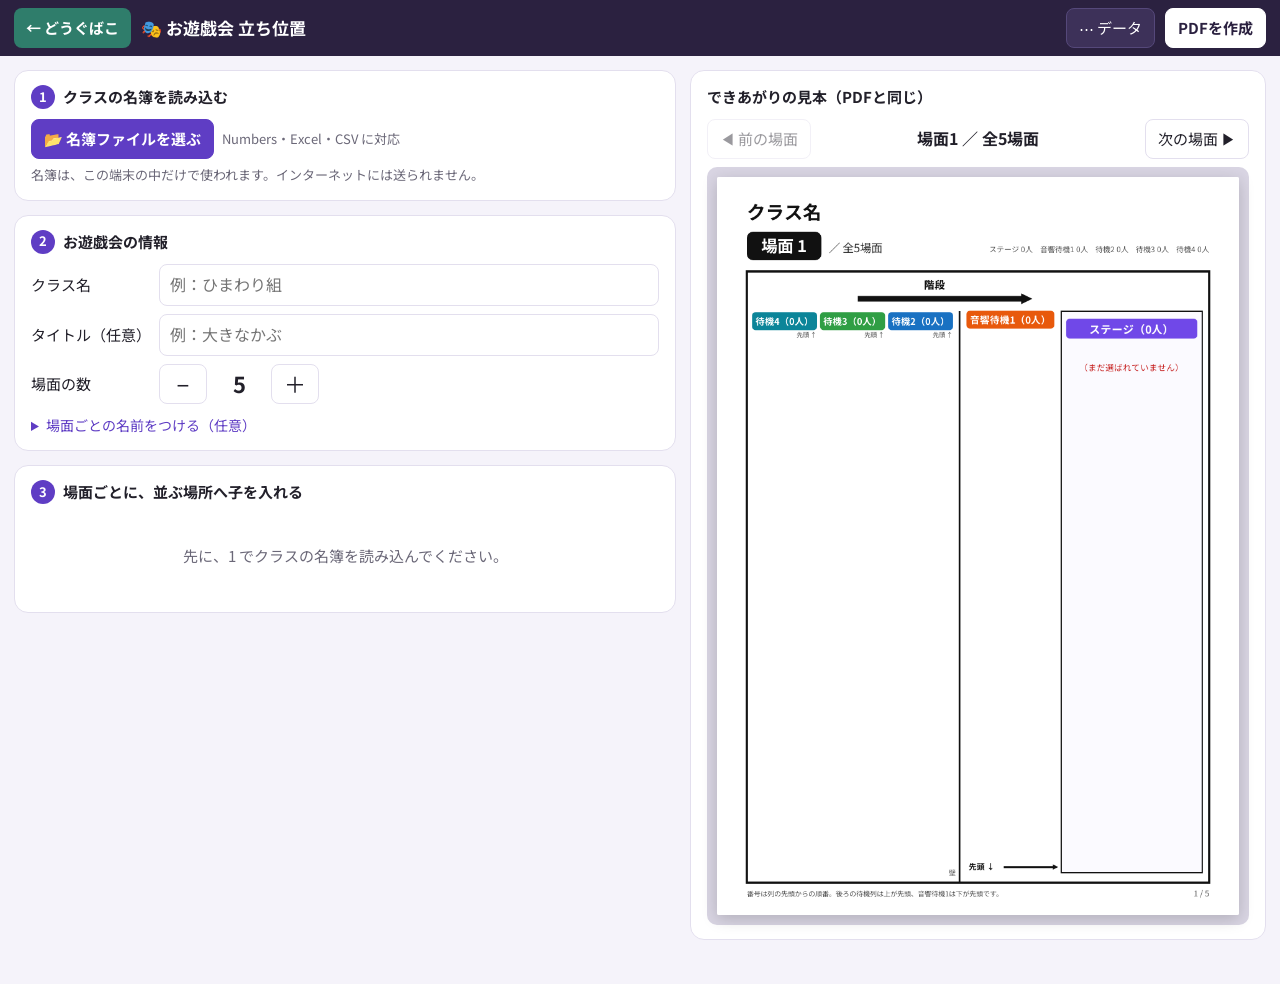
==== commit 4a10ca85: "Add files via upload" ====
--- a/index.html
+++ b/index.html
@@ -14,6 +14,7 @@
 <!-- 名簿の読み込み（SheetJS）と PDF 作成（jsPDF）は、どうぐばこのサイトに置いたものを使う -->
 <script src="../vendor/sheetjs/xlsx.full.min.js"></script>
 <script src="../vendor/jspdf/jspdf.umd.min.js"></script>
+<script src="../vendor/sortable/Sortable.min.js"></script>
 <script defer src="../common/license.js"></script>
 <style>
 :root{
@@ -61,22 +62,26 @@
 .tools{display:flex;gap:6px;flex-wrap:wrap;margin:8px 0}
 .tools button{font-size:13px;min-height:36px;padding:4px 10px}
 
-/* 並ぶ場所（ボックス） */
-.boxes{display:grid;grid-template-columns:repeat(4,minmax(0,1fr));gap:8px}
-@media (max-width:700px){.boxes{grid-template-columns:repeat(2,minmax(0,1fr))}}
-.pbox,.pbox ol,.pbox li{min-width:0}
-.pbox{border:2px solid var(--line);border-radius:12px;background:#fff;display:flex;flex-direction:column;min-height:170px;cursor:pointer}
-.pbox.on{border-color:var(--c);box-shadow:0 0 0 3px color-mix(in srgb,var(--c) 25%,transparent)}
-.pbox .ph{background:var(--c);color:#fff;border-radius:9px 9px 0 0;padding:6px 8px;font-weight:700;font-size:14px;display:flex;justify-content:space-between;align-items:center;gap:4px}
-.pbox .ph small{font-weight:400;font-size:11px;opacity:.9}
-.pbox .pnote{font-size:11px;color:var(--muted);padding:3px 8px 0}
-.pbox ol{list-style:none;margin:0;padding:4px 6px 8px;display:grid;gap:3px}
-.pbox li{display:flex;align-items:center;gap:4px;font-size:13px;border:1px solid var(--line);border-radius:7px;padding:2px 2px 2px 6px;background:#fff}
-.pbox li .no{color:var(--muted);font-size:11px;min-width:16px}
-.pbox li .nm{flex:1;min-width:0;overflow:hidden;text-overflow:ellipsis;white-space:nowrap}
-.pbox li button{flex:none;min-height:28px;min-width:26px;padding:0;border:0;background:#f3f1f8;border-radius:6px;font-size:12px}
-.pbox .here{margin:auto 8px 8px;font-size:12px;text-align:center;color:var(--c);font-weight:700}
-.pbox:not(.on) .here{color:var(--muted);font-weight:400}
+/* 並ぶ場所：選ぶボタン（人数つき） */
+.posbar{display:flex;gap:6px;flex-wrap:wrap}
+.posbar button{border:2px solid var(--c);color:var(--c);background:#fff;border-radius:10px;min-height:44px;padding:4px 12px;font-weight:700;line-height:1.2;text-align:left}
+.posbar button small{display:block;font-weight:400;font-size:11px;color:var(--muted)}
+.posbar button.on{background:var(--c);color:#fff}
+.posbar button.on small{color:rgba(255,255,255,.85)}
+/* 選んでいる場所の中身 */
+.panel{border:2px solid var(--c);border-radius:12px;margin-top:10px;overflow:hidden}
+.panel .ph{background:var(--c);color:#fff;padding:8px 12px;font-weight:700;display:flex;justify-content:space-between;align-items:baseline;gap:8px;flex-wrap:wrap}
+.panel .ph small{font-weight:400;font-size:12px;opacity:.95}
+.panel ol{list-style:none;margin:0;padding:8px;display:grid;gap:6px;min-height:56px}
+.panel li{display:flex;align-items:center;gap:8px;border:1px solid var(--line);border-radius:10px;padding:4px 4px 4px 6px;background:#fff;font-size:15px;touch-action:none;user-select:none;-webkit-user-select:none}
+.panel li .grip{color:#9b95ad;font-size:20px;line-height:1;padding:0 4px;cursor:grab}
+.panel li .no{color:var(--muted);font-size:12px;min-width:22px;text-align:right}
+.panel li .nm{flex:1;min-width:0;overflow:hidden;text-overflow:ellipsis;white-space:nowrap}
+.panel li button{flex:none;min-height:36px;min-width:36px;padding:0;border:0;background:#f3f1f8;border-radius:8px}
+.panel .emptyl{color:var(--muted);font-size:13px;padding:10px;text-align:center}
+.panel .howto{font-size:12px;color:var(--muted);padding:0 12px 8px}
+.sortable-ghost{opacity:.35}
+.sortable-chosen{box-shadow:0 6px 16px rgba(0,0,0,.18);border-color:var(--c)!important}
 
 /* 名簿から選ぶ */
 .picker{margin-top:12px;border-top:1px dashed var(--line);padding-top:10px}
@@ -177,15 +182,15 @@
 const esc = s => String(s ?? '').replace(/[&<>"']/g, c => ({ '&': '&amp;', '<': '&lt;', '>': '&gt;', '"': '&quot;', "'": '&#39;' }[c]));
 const uid = () => 'c' + Math.random().toString(36).slice(2, 10);
 const MAX_SCENES = 30;
-// 並ぶ場所（図の左から順）。色は画面とPDFで同じ
-const POS = [
-  { key: 'w3', label: '待機3', color: '#2f9e44', note: '後ろの待機列（先頭は上）' },
-  { key: 'w2', label: '待機2', color: '#1971c2', note: '後ろの待機列（先頭は上）' },
-  { key: 'w1', label: '音響待機1', color: '#e8590c', note: '階段を上がった先（先頭は下）' },
-  { key: 'stage', label: 'ステージ', color: '#7048e8', note: '今の場面で舞台に立つ子' },
-];
-const POSMAP = Object.fromEntries(POS.map(p => [p.key, p]));
-
+// 並ぶ場所：ステージ・音響待機1・待機2…（待機の数＝場面の数−1）。色は画面とPDFで同じ
+const LINE_COLORS = ['#1971c2', '#2f9e44', '#0c8599', '#c2255c', '#5c940d', '#ae3ec9', '#e67700', '#3b5bdb', '#087f5b', '#d6336c'];
+function positions(N = state.sceneCount) {
+  const out = [{ key: 'stage', label: 'ステージ', color: '#7048e8', note: '今の場面で舞台に立つ子' }];
+  if (N >= 2) out.push({ key: 'w1', label: '音響待機1', color: '#e8590c', note: '階段を上がった先の列。下が先頭' });
+  for (let i = 2; i <= N - 1; i++) out.push({ key: 'w' + i, label: '待機' + i, color: LINE_COLORS[(i - 2) % LINE_COLORS.length], note: '後ろの待機列。上が先頭' });
+  return out;
+}
+const posInfo = key => positions(MAX_SCENES).find(p => p.key === key);
 function blank() { return { version: 2, className: '', title: '', sceneCount: 5, sceneNames: [], roster: [], scenes: {}, cur: 1 }; }
 let state;
 try { state = JSON.parse(localStorage.getItem(LS_CUR)) || blank(); } catch (e) { state = blank(); }
@@ -201,19 +206,20 @@
 /* ---------- 場面ごとの並び ---------- */
 function scene(k) {
   const s = state.scenes[k] || (state.scenes[k] = {});
-  for (const p of POS) if (!Array.isArray(s[p.key])) s[p.key] = [];
+  for (const p of positions()) if (!Array.isArray(s[p.key])) s[p.key] = [];
   return s;
 }
-function posOf(k, id) { const s = scene(k); for (const p of POS) if (s[p.key].includes(id)) return p.key; return null; }
+// 今の場面の数で使う場所だけを見る（場面を減らして使わなくなった待機列は数えない）
+function posOf(k, id) { const s = scene(k); for (const p of positions()) if (s[p.key].includes(id)) return p.key; return null; }
 // その場面で、子を場所に入れる（別の場所にいれば移す。同じ場所にいれば外す）
 function assign(k, id, key) {
   const s = scene(k); const was = posOf(k, id);
-  if (was) s[was] = s[was].filter(x => x !== id);
+  for (const key of Object.keys(s)) s[key] = s[key].filter(x => x !== id);
   if (was !== key) s[key].push(id);
   save();
 }
 const nameOf = id => (state.roster.find(r => r.id === id) || {}).name || '';
-const placedCount = k => { const s = scene(k); return POS.reduce((a, p) => a + s[p.key].filter(id => nameOf(id)).length, 0); };
+const placedCount = k => { const s = scene(k); return positions().reduce((a, p) => a + s[p.key].filter(id => nameOf(id)).length, 0); };
 const sceneLabel = j => `場面${j}` + (state.sceneNames[j - 1] ? `「${state.sceneNames[j - 1]}」` : '');
 
 /* ============================================================
@@ -295,7 +301,7 @@
     const byName = new Map(state.roster.map(r => [r.name, r.id]));
     state.roster = c.names.map(n => ({ id: byName.get(n) || uid(), name: n }));
     const keep = new Set(state.roster.map(r => r.id));
-    for (const k of Object.keys(state.scenes)) { const s = scene(k); for (const p of POS) s[p.key] = s[p.key].filter(id => keep.has(id)); }
+    for (const k of Object.keys(state.scenes)) { const s = scene(k); for (const key of Object.keys(s)) s[key] = s[key].filter(id => keep.has(id)); }
     if (!state.className || state.className === state._autoClass) { state.className = c.label; state._autoClass = c.label; }
     save(); renderAll();
     $('classPreview').textContent = `${c.label}：${c.names.length}人（${c.names.slice(0, 4).join('、')}${c.names.length > 4 ? ' …' : ''}）`;
@@ -313,15 +319,15 @@
    ============================================================ */
 const FONT = '"Hiragino Sans","Hiragino Kaku Gothic ProN","Noto Sans JP","Yu Gothic",sans-serif';
 function drawPage(cv, k) {
-  const W = cv.width, H = cv.height, mm = W / 210;
+  const W = cv.width, mm = W / 210;
   const ctx = cv.getContext('2d');
-  ctx.save(); ctx.fillStyle = '#fff'; ctx.fillRect(0, 0, W, H);
-  const s = scene(k);
-  const list = key => s[key].filter(id => nameOf(id));
+  ctx.save(); ctx.fillStyle = '#fff'; ctx.fillRect(0, 0, W, cv.height);
+  const N = state.sceneCount, s = scene(k), P = positions();
+  const list = key => (s[key] || []).filter(id => nameOf(id));
   const f = (px, w = 400) => `${w} ${px}px ${FONT}`;
   const text = (str, x, y, size, opt = {}) => {
     ctx.font = f(size * mm, opt.w || 400); ctx.fillStyle = opt.c || '#111'; ctx.textAlign = opt.a || 'left';
-    if (opt.max) { let sz = size; while (ctx.measureText(str).width > opt.max * mm && sz > 2) { sz -= 0.2; ctx.font = f(sz * mm, opt.w || 400); } }
+    if (opt.max) { let sz = size; while (ctx.measureText(str).width > opt.max * mm && sz > 1.8) { sz -= 0.2; ctx.font = f(sz * mm, opt.w || 400); } }
     ctx.fillText(str, x * mm, y * mm);
     return ctx.measureText(str).width / mm;
   };
@@ -345,74 +351,85 @@
   if (state.title) text(state.title, L + x + 5, 17, 6, { c: '#333', max: R - L - x - 8 });
   rect(L, 22, 30, 11.5, '#111', null, 0, 2.5);
   text(`場面 ${k}`, L + 15, 30.3, 6.6, { w: 700, c: '#fff', a: 'center' });
-  x = text(`／ 全${state.sceneCount}場面`, L + 33, 30.3, 4.6, { c: '#333' });
-  if (state.sceneNames[k - 1]) text(`「${state.sceneNames[k - 1]}」`, L + 33 + x + 2, 30.5, 6, { w: 700, max: R - (L + 37 + x) - 58 });
-  text(POS.slice().reverse().map(p => `${p.label} ${list(p.key).length}人`).join('　'), R, 30.3, 3.2, { a: 'right', c: '#555' });
+  x = text(`／ 全${N}場面`, L + 33, 30.3, 4.6, { c: '#333' });
+  if (state.sceneNames[k - 1]) text(`「${state.sceneNames[k - 1]}」`, L + 33 + x + 2, 30.5, 6, { w: 700, max: 55 });
+  text(P.map(p => `${p.label} ${list(p.key).length}人`).join('　'), R, 30.3, 3, { a: 'right', c: '#555', max: 100 });
 
   // ---- ステージ全体の枠・中央の壁・階段 ----
   const X0 = 12, Y0 = 38, BW = 186, BH = 246;
   ctx.strokeStyle = '#111'; ctx.lineWidth = 0.9 * mm; ctx.strokeRect(X0 * mm, Y0 * mm, BW * mm, BH * mm);
-  const col = (a, b) => ({ x: X0 + BW * a, w: BW * (b - a) });
-  const C = { w3: col(0.015, 0.225), w2: col(0.235, 0.445), w1: col(0.475, 0.665), stage: col(0.68, 0.985) };
   const WALL = X0 + BW * 0.46;
+  const C1 = { x: X0 + BW * 0.475, w: BW * 0.19 }, ST = { x: X0 + BW * 0.68, w: BW * 0.305 };
   ctx.lineWidth = 0.7 * mm; ctx.beginPath(); ctx.moveTo(WALL * mm, (Y0 + 16) * mm); ctx.lineTo(WALL * mm, (Y0 + BH) * mm); ctx.stroke();
   text('壁', WALL - 1.6, Y0 + BH - 3, 2.8, { c: '#666', a: 'right' });
-  text('階段', (C.w2.x + C.w1.x + C.w1.w) / 2 - 18, Y0 + 7, 4.2, { w: 700, a: 'center' });
-  arrow(C.w2.x + C.w2.w * 0.2, Y0 + 11, C.w1.x + C.w1.w * 0.75, Y0 + 11, 2.2, 5);
-  const ST = C.stage, stTop = Y0 + 16, stBot = Y0 + BH - 4;
+  text('階段', WALL - 10, Y0 + 7, 4.2, { w: 700, a: 'center' });
+  arrow(X0 + BW * 0.24, Y0 + 11, C1.x + C1.w * 0.75, Y0 + 11, 2.2, 5);
+  const stTop = Y0 + 16, stBot = Y0 + BH - 4;
   rect(ST.x, stTop, ST.w, stBot - stTop, '#fbfaff', '#111', 0.5);
 
-  // ---- 待機列：いちばん人数の多い列に合わせて、文字の大きさをそろえる ----
-  const qTop = Y0 + 30, qBot = Y0 + BH - 10;
-  const maxQ = Math.max(1, ...['w3', 'w2', 'w1'].map(key => list(key).length));
-  const lh = Math.min(8.2, (qBot - qTop) / maxQ);
-  const fs = Math.max(2.4, Math.min(4.9, lh * 0.64));
-  const header = (key, y) => {
-    const p = POSMAP[key], c = C[key];
-    rect(c.x, y - 5.2, c.w, 7.2, p.color, null, 0, 1.4);
-    text(`${p.label}（${list(key).length}人）`, c.x + 1.6, y, 4, { w: 700, c: '#fff', max: c.w - 3 });
-  };
-  const nameAt = (key, i, y) => {
-    const p = POSMAP[key], c = C[key];
-    rect(c.x, y - lh * 0.8, 1.2, lh * 0.95, p.color, null, 0, 0.4);
-    text(String(i + 1), c.x + 2.2, y, fs * 0.62, { c: '#888' });
-    text(nameOf(list(key)[i]), c.x + 6, y, fs, { w: 500, max: c.w - 7 });
-  };
-  // 待機3・待機2（先頭は上）
-  for (const key of ['w3', 'w2']) {
-    header(key, Y0 + 21);
-    text('先頭 ↑', C[key].x + C[key].w - 0.5, Y0 + 26.2, 2.8, { a: 'right', c: '#555' });
-    list(key).forEach((id, i) => nameAt(key, i, qTop + lh * (i + 0.75)));
+  // ---- 後ろの待機列（待機2・待機3…）の置き場所：壁の側から外へ。多いときは上下に段を分ける ----
+  const back = P.filter(p => /^w\d+$/.test(p.key) && p.key !== 'w1');
+  const m = back.length;
+  // 1段に3列まで（名前が小さくなりすぎないように）。4列目からは次の段へ
+  const rows = m ? Math.ceil(m / 3) : 1, cols = m ? Math.ceil(m / rows) : 1;
+  const areaL = X0 + 1.5, areaR = WALL - 2, areaT = Y0 + 16, areaB = Y0 + BH - 3;
+  const cellW = (areaR - areaL) / cols, cellH = (areaB - areaT) / rows;
+  const cells = back.map((p, i) => {
+    const r = Math.floor(i / cols), c = i % cols;
+    return { p, x: areaR - (c + 1) * cellW + 0.6, w: cellW - 1.2, top: areaT + r * cellH, h: cellH };
+  });
+
+  // ---- 文字の大きさ：いちばん詰まっている列に合わせて、全部そろえる ----
+  const backLh = cells.length ? Math.min(...cells.map(c => (c.h - 14) / Math.max(1, list(c.p.key).length))) : 9;
+  const q1Top = Y0 + 30, q1Bot = Y0 + BH - 10;
+  const w1Lh = (q1Bot - q1Top) / Math.max(1, list('w1').length);
+  const lh = Math.max(2.6, Math.min(8.2, backLh, w1Lh));
+  const fs = Math.max(2.2, Math.min(4.9, lh * 0.64));
+  const head = (p, x, y, w) => {
+    rect(x, y - 5.2, w, 7.2, p.color, null, 0, 1.4);
+    text(`${p.label}（${list(p.key).length}人）`, x + 1.4, y, 3.9, { w: 700, c: '#fff', max: w - 2.5 });
+  };
+  const nameAt = (p, i, x, w, y) => {
+    rect(x, y - lh * 0.8, 1.1, lh * 0.95, p.color, null, 0, 0.4);
+    text(String(i + 1), x + 2, y, fs * 0.6, { c: '#888' });
+    text(nameOf(list(p.key)[i]), x + 5.6, y, fs, { w: 500, max: w - 6 });
+  };
+  // 後ろの待機列（上が先頭）
+  for (const c of cells) {
+    head(c.p, c.x, c.top + 5.6, c.w);
+    text('先頭 ↑', c.x + c.w - 0.3, c.top + 10.6, 2.6, { a: 'right', c: '#555' });
+    list(c.p.key).forEach((id, i) => nameAt(c.p, i, c.x, c.w, c.top + 13 + lh * (i + 0.75)));
+    if (rows > 1 && c.top > areaT) { ctx.strokeStyle = '#ccc'; ctx.lineWidth = 0.25 * mm; ctx.beginPath(); ctx.moveTo(c.x * mm, (c.top - 0.6) * mm); ctx.lineTo((c.x + c.w) * mm, (c.top - 0.6) * mm); ctx.stroke(); }
   }
-  // 音響待機1（先頭は下。下からステージへ進む）
-  header('w1', Y0 + 21);
-  text('先頭 ↓', C.w1.x + 1, stBot - 1.2, 3.2, { w: 700 });
-  arrow(C.w1.x + 15, stBot - 2.3, ST.x - 1.2, stBot - 2.3, 0.8, 2.4);
-  list('w1').forEach((id, i) => nameAt('w1', i, qBot - lh * (i + 0.25)));
+  // 音響待機1（下が先頭。下からステージへ進む）
+  const p1 = P.find(p => p.key === 'w1');
+  if (p1) {
+    head(p1, C1.x, Y0 + 21, C1.w);
+    text('先頭 ↓', C1.x + 1, stBot - 1.2, 3.2, { w: 700 });
+    arrow(C1.x + 15, stBot - 2.3, ST.x - 1.2, stBot - 2.3, 0.8, 2.4);
+    list('w1').forEach((id, i) => nameAt(p1, i, C1.x, C1.w, q1Bot - lh * (i + 0.25)));
+  }
 
   // ---- ステージ：四角の中に等間隔で並べる ----
-  const sp = POSMAP.stage, st = list('stage');
+  const sp = P[0], st = list('stage');
   rect(ST.x + 2, stTop + 3, ST.w - 4, 8, sp.color, null, 0, 1.4);
   text(`ステージ（${st.length}人）`, ST.x + ST.w / 2, stTop + 8.9, 4.4, { w: 700, c: '#fff', a: 'center' });
   if (st.length) {
     const top = stTop + 14, bot = stBot - 3;
-    const cols = st.length > 18 ? 2 : 1;
-    const per = Math.ceil(st.length / cols);
+    const ncol = st.length > 18 ? 2 : 1;
+    const per = Math.ceil(st.length / ncol);
     const slot = (bot - top) / per;
-    const sfs = Math.max(2.6, Math.min(cols === 2 ? 4.4 : 5.4, slot * 0.6));
-    const cw = (ST.w - 4) / cols;
+    const sfs = Math.max(2.6, Math.min(ncol === 2 ? 4.4 : 5.4, slot * 0.6));
+    const cw = (ST.w - 4) / ncol;
     st.forEach((id, i) => {
       const c = Math.floor(i / per), r = i % per;
-      const cx = ST.x + 2 + cw * c + cw / 2;
-      const cy = top + slot * (r + 0.5) + sfs * 0.35;
-      text(nameOf(id), cx, cy, sfs, { w: 500, a: 'center', max: cw - 2 });
+      text(nameOf(id), ST.x + 2 + cw * c + cw / 2, top + slot * (r + 0.5) + sfs * 0.35, sfs, { w: 500, a: 'center', max: cw - 2 });
     });
   } else {
     text('（まだ選ばれていません）', ST.x + ST.w / 2, stTop + 24, 3.4, { a: 'center', c: '#c92a2a' });
   }
-  // ---- 下のメモ ----
-  text('番号は列の先頭からの順番。待機2・待機3は上が先頭、音響待機1は下が先頭です。', X0, Y0 + BH + 5.5, 2.8, { c: '#555', max: BW - 25 });
-  text(`${k} / ${state.sceneCount}`, X0 + BW, Y0 + BH + 5.5, 3.2, { a: 'right', c: '#555' });
+  text('番号は列の先頭からの順番。後ろの待機列は上が先頭、音響待機1は下が先頭です。', X0, Y0 + BH + 5.5, 2.8, { c: '#555', max: BW - 25 });
+  text(`${k} / ${N}`, X0 + BW, Y0 + BH + 5.5, 3.2, { a: 'right', c: '#555' });
   ctx.restore();
 }
 
@@ -439,7 +456,8 @@
       <button type="button" id="tCopy">← 前の場面と同じにする</button>
       <button type="button" id="tClear">この場面を空にする</button>
     </div>
-    <div class="boxes" id="boxes"></div>
+    <div class="posbar" id="posbar"></div>
+    <div class="panel" id="panel"></div>
     <div class="picker">
       <div class="ptitle"><span>名前をタップすると <b id="activeName"></b> に入ります（もう一度タップで外れます）</span>
         <label class="chk"><input type="checkbox" id="onlyLeft" ${onlyLeft ? 'checked' : ''}> まだ入っていない子だけ</label></div>
@@ -464,33 +482,41 @@
   t.querySelectorAll('[data-k]').forEach(b => b.onclick = () => { state.cur = +b.dataset.k; save(); renderScene(); });
   t.querySelector('.on')?.scrollIntoView({ block: 'nearest', inline: 'nearest' });
 }
+let sortable = null;
 function renderBoxes() {
-  const s = scene(state.cur);
-  $('boxes').innerHTML = POS.map(p => `
-    <div class="pbox ${p.key === active ? 'on' : ''}" style="--c:${p.color}" data-p="${p.key}" role="button" tabindex="0" aria-pressed="${p.key === active}">
-      <div class="ph">${p.label}<small>${s[p.key].length}人</small></div>
-      <div class="pnote">${p.note}</div>
-      <ol>${s[p.key].filter(id => nameOf(id)).map((id, i, arr) => `<li><span class="no">${i + 1}</span><span class="nm">${esc(nameOf(id))}</span>
-        ${i > 0 ? `<button type="button" data-up="${id}" data-from="${p.key}" title="先頭の方へ">↑</button>` : ''}<button type="button" data-rm="${id}" title="外す">✕</button></li>`).join('')}</ol>
-      <div class="here">${p.key === active ? '▼ ここに入れます' : 'タップでここに入れる'}</div>
-    </div>`).join('');
-  $('boxes').querySelectorAll('.pbox').forEach(b => b.addEventListener('click', e => {
-    if (e.target.closest('button')) return;
-    active = b.dataset.p; renderBoxes(); renderNames();
-  }));
-  $('boxes').querySelectorAll('[data-rm]').forEach(b => b.onclick = () => { const k = posOf(state.cur, b.dataset.rm); if (k) assign(state.cur, b.dataset.rm, k); renderScene(); });
-  $('boxes').querySelectorAll('[data-up]').forEach(b => b.onclick = () => {
-    const arr = scene(state.cur)[b.dataset.from]; const i = arr.indexOf(b.dataset.up);
-    if (i > 0) { [arr[i - 1], arr[i]] = [arr[i], arr[i - 1]]; save(); renderBoxes(); renderPreview(); }
-  });
+  const s = scene(state.cur), P = positions();
+  if (!P.some(p => p.key === active)) active = 'stage';
+  // 場所を選ぶボタン（ステージ → 音響待機1 → 待機2 …）
+  $('posbar').innerHTML = P.map(p => `<button type="button" class="${p.key === active ? 'on' : ''}" style="--c:${p.color}" data-p="${p.key}">${p.label}<small>${s[p.key].filter(id => nameOf(id)).length}人</small></button>`).join('');
+  $('posbar').querySelectorAll('[data-p]').forEach(b => b.onclick = () => { active = b.dataset.p; renderBoxes(); renderNames(); });
+  // 選んでいる場所の中身だけを出す
+  const p = P.find(x => x.key === active), ids = s[active].filter(id => nameOf(id));
+  const panel = $('panel'); panel.style.setProperty('--c', p.color);
+  panel.innerHTML = `<div class="ph">${p.label}（${ids.length}人）<small>${p.note}</small></div>
+    ${ids.length ? `<div class="howto">≡ を長押ししてつまむと、上下に動かして順番を変えられます。番号は列の先頭からの順番です。</div>` : ''}
+    <ol id="plist">${ids.map((id, i) => `<li data-id="${id}"><span class="grip" aria-hidden="true">≡</span><span class="no">${i + 1}</span><span class="nm">${esc(nameOf(id))}</span><button type="button" data-rm="${id}" title="外す" aria-label="${esc(nameOf(id))}を外す">✕</button></li>`).join('')}</ol>
+    ${ids.length ? '' : '<div class="emptyl">まだ誰も入っていません。下の名簿から名前をタップしてください。</div>'}`;
+  panel.querySelectorAll('[data-rm]').forEach(b => b.onclick = () => { assign(state.cur, b.dataset.rm, active); renderScene(); });
+  if (sortable) { sortable.destroy(); sortable = null; }
+  if (window.Sortable && ids.length > 1) {
+    sortable = Sortable.create($('plist'), {
+      animation: 150, handle: '.grip, .nm, .no', delay: 120, delayOnTouchOnly: true, touchStartThreshold: 4,
+      onEnd: () => {
+        const order = [...$('plist').children].map(li => li.dataset.id);
+        const rest = scene(state.cur)[active].filter(id => !order.includes(id));
+        scene(state.cur)[active] = [...order, ...rest]; save();
+        renderBoxes(); renderPreview();
+      },
+    });
+  }
 }
 function renderNames() {
-  const p = POSMAP[active];
+  const p = posInfo(active);
   $('activeName').textContent = `「${p.label}」`; $('activeName').style.color = p.color;
   const left = state.roster.filter(r => !posOf(state.cur, r.id));
   const shown = onlyLeft ? left : state.roster;
   $('names').innerHTML = shown.map(r => {
-    const k = posOf(state.cur, r.id); const q = k && POSMAP[k];
+    const k = posOf(state.cur, r.id); const q = k && posInfo(k);
     return `<button type="button" data-id="${r.id}" class="${k ? 'placed' : ''} ${k === active ? 'here' : ''}" style="--c:${q ? q.color : '#999'}">${esc(r.name)}${q ? `<span class="tag">${q.label}</span>` : ''}</button>`;
   }).join('') || '<div class="hint">全員、どこかに入っています。</div>';
   $('names').querySelectorAll('[data-id]').forEach(b => b.onclick = () => { assign(state.cur, b.dataset.id, active); renderTabs(); renderBoxes(); renderNames(); renderPreview(); });
@@ -500,7 +526,7 @@
 }
 function copyPrev() {
   const k = state.cur; if (k <= 1) { toast('場面1には前の場面がありません'); return; }
-  const doIt = () => { const p = scene(k - 1); state.scenes[k] = Object.fromEntries(POS.map(x => [x.key, [...p[x.key]]])); save(); renderScene(); toast(`場面${k - 1}と同じ並びにしました。ここから入れ替えてください`); };
+  const doIt = () => { const p = scene(k - 1); state.scenes[k] = Object.fromEntries(positions().map(x => [x.key, [...p[x.key]]])); save(); renderScene(); toast(`場面${k - 1}と同じ並びにしました。ここから入れ替えてください`); };
   if (placedCount(k)) confirmDlg(`場面${k}を、場面${k - 1}と同じ並びにしますか？`, `場面${k}で入れた内容は、場面${k - 1}の並びで置きかわります。`, '同じにする', doIt);
   else doIt();
 }
@@ -605,7 +631,9 @@
 }
 $('scMinus').onclick = () => {
   const n = state.sceneCount - 1; if (n < 1) return;
-  if (placedCount(state.sceneCount)) confirmDlg(`場面${state.sceneCount}を減らしますか？`, `場面${state.sceneCount}で入れた並びは使われなくなります（場面を増やし直すと戻ります）。`, '減らす', () => setCount(n));
+  const lastLine = 'w' + (state.sceneCount - 1);
+  const used = placedCount(state.sceneCount) || Object.values(state.scenes).some(sc => (sc[lastLine] || []).length);
+  if (used) confirmDlg(`場面${state.sceneCount}を減らしますか？`, `場面${state.sceneCount}と、「待機${state.sceneCount - 1}」の列に入れた子は使われなくなります（場面を増やし直すと戻ります）。`, '減らす', () => setCount(n));
   else setCount(n);
 };
 $('scPlus').onclick = () => { if (state.sceneCount >= MAX_SCENES) { toast(`場面は${MAX_SCENES}までです`); return; } setCount(state.sceneCount + 1); };
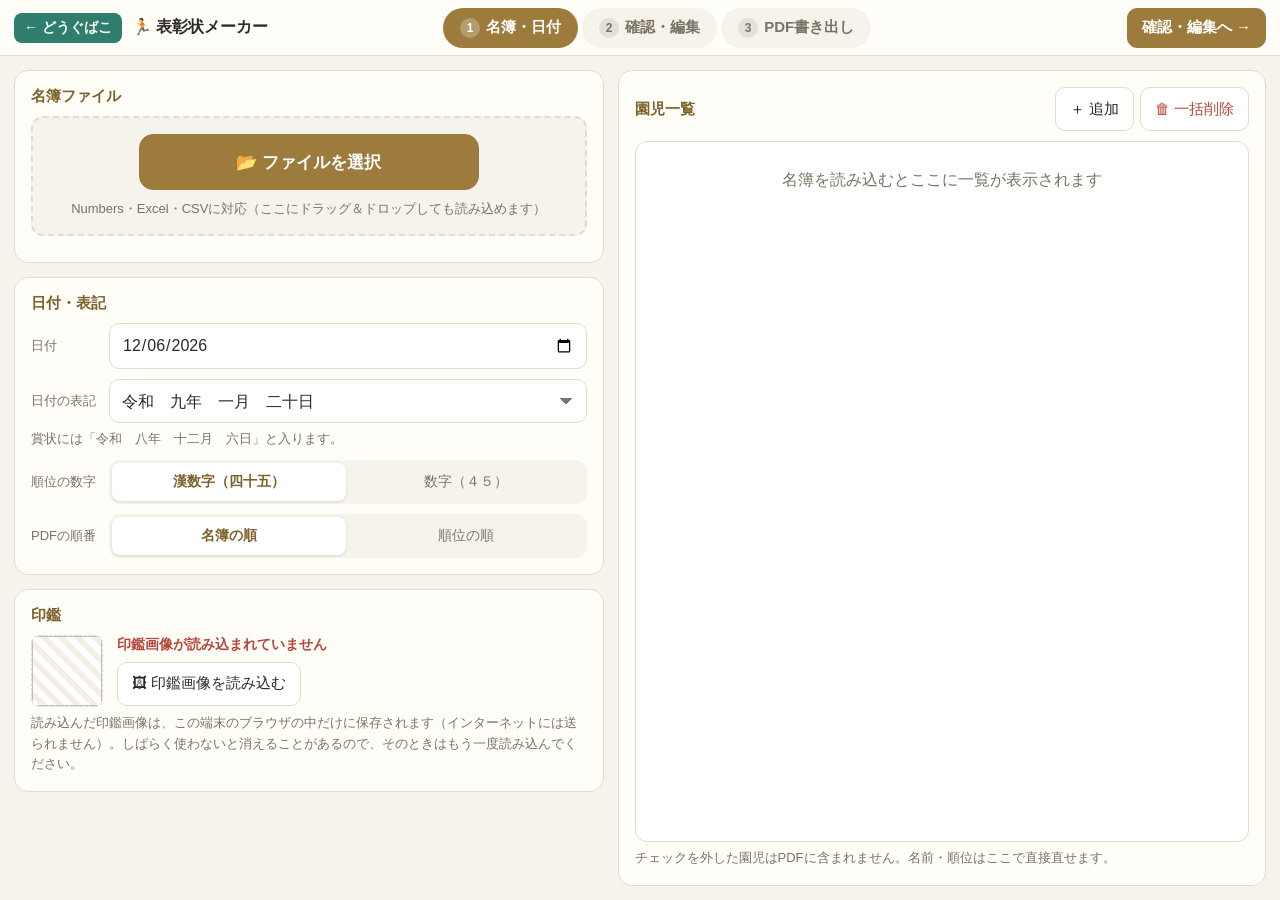
==== commit e65a7933: "Add files via upload" ====
--- a/index.html
+++ b/index.html
@@ -6,651 +6,1950 @@
 <meta http-equiv="Content-Security-Policy" content="default-src 'self'; script-src 'self' 'unsafe-inline'; style-src 'self' 'unsafe-inline'; font-src 'self' data:; img-src 'self' data: blob:; connect-src 'self' data: blob:; object-src 'none'; base-uri 'self'; form-action 'self'">
 <meta name="viewport" content="width=device-width, initial-scale=1, viewport-fit=cover">
 <meta name="apple-mobile-web-app-capable" content="yes">
-<meta name="apple-mobile-web-app-title" content="立ち位置">
-<meta name="theme-color" content="#2b2140">
-<title>お遊戯会 立ち位置</title>
+<meta name="apple-mobile-web-app-title" content="表彰状">
+<title>マラソン表彰状メーカー</title>
+<!-- どうぐばこ共通：利用許可証（どうぐばこと同じ場所に置いたときだけ読み込まれる） -->
+<script defer src="../common/license.js"></script>
+<!-- 書体：どうぐばこのサイトに置いたもの（一度読み込めばオフラインでも使える） -->
+<link rel="stylesheet" href="../fonts/fonts.css">
 <link rel="manifest" href="../manifest.webmanifest">
-<link rel="stylesheet" href="../fonts/fonts.css">
-<!-- 名簿の読み込み（SheetJS）と PDF 作成（jsPDF）は、どうぐばこのサイトに置いたものを使う -->
-<script src="../vendor/sheetjs/xlsx.full.min.js"></script>
-<script src="../vendor/jspdf/jspdf.umd.min.js"></script>
-<script src="../vendor/sortable/Sortable.min.js"></script>
-<script defer src="../common/license.js"></script>
 <style>
 :root{
-  --bg:#f5f3fa; --panel:#fff; --ink:#22202a; --muted:#6b6878; --line:#e3dfee; --accent:#5f3dc4; --accent-soft:#efeafd;
-  --bad:#c92a2a; --badbg:#fff0f0; --warn:#d9480f; --warnbg:#fff4e6; --hdr:56px;
-}
-*{box-sizing:border-box}
-html,body{margin:0;height:100%}
-body{background:var(--bg);color:var(--ink);font:15px/1.6 -apple-system,BlinkMacSystemFont,"Hiragino Sans","Hiragino Kaku Gothic ProN","Noto Sans JP",sans-serif;-webkit-text-size-adjust:100%}
-button,input,select{font:inherit;color:inherit}
-button{cursor:pointer;border:1px solid var(--line);background:#fff;border-radius:8px;padding:6px 12px;min-height:40px}
-button.primary{background:var(--accent);border-color:var(--accent);color:#fff;font-weight:700}
-button:disabled{opacity:.45;cursor:default}
-input[type=text],select{border:1px solid var(--line);border-radius:8px;padding:6px 10px;background:#fff;font-size:16px;min-height:42px}
-header{position:sticky;top:0;z-index:10;display:flex;align-items:center;gap:10px;flex-wrap:wrap;padding:8px max(14px,env(safe-area-inset-right)) 8px max(14px,env(safe-area-inset-left));padding-top:max(8px,env(safe-area-inset-top));background:#2b2140;color:#fff}
-header h1{font-size:17px;margin:0 auto 0 0;white-space:nowrap}
-header button{background:#3d3159;border-color:#55487a;color:#fff}
-header button.primary{background:#fff;color:#2b2140;border-color:#fff}
-.boxlink{color:#fff;text-decoration:none;background:#2f7d6b;border-radius:8px;padding:8px 12px;font-weight:700;white-space:nowrap}
-main{display:grid;grid-template-columns:minmax(0,1.15fr) minmax(0,1fr);gap:14px;padding:14px max(14px,env(safe-area-inset-right)) 30px max(14px,env(safe-area-inset-left));align-items:start}
-@media (max-width:1050px){main{grid-template-columns:1fr}}
-.card{background:var(--panel);border:1px solid var(--line);border-radius:14px;padding:14px 16px;margin-bottom:14px}
-.card h2{font-size:15px;margin:0 0 10px;display:flex;align-items:center;gap:8px}
-.card h2 .n{display:inline-grid;place-items:center;width:24px;height:24px;border-radius:50%;background:var(--accent);color:#fff;font-size:13px;flex:none}
-.row{display:flex;gap:8px;align-items:center;flex-wrap:wrap}
-.fld{display:grid;grid-template-columns:120px minmax(0,1fr);gap:8px;align-items:center;margin-top:8px}
-.fld input,.fld select{width:100%}
-.hint{font-size:13px;color:var(--muted);margin:6px 0 0;line-height:1.6}
-.err{background:var(--badbg);color:var(--bad);border-radius:8px;padding:8px 10px;font-size:13px;margin-top:8px}
-.stepper{display:flex;align-items:center;gap:8px}
-.stepper b{min-width:48px;text-align:center;font-size:22px}
-.stepper button{width:48px;font-size:22px;padding:0}
-details.scnames summary{cursor:pointer;color:var(--accent);font-size:14px;margin-top:10px}
-.scgrid{display:grid;grid-template-columns:repeat(auto-fill,minmax(160px,1fr));gap:6px;margin-top:8px}
-.scgrid label{display:flex;gap:6px;align-items:center;font-size:13px;white-space:nowrap}
-.scgrid input{flex:1;min-width:0;min-height:36px;font-size:15px}
-.empty{padding:30px 16px;text-align:center;color:var(--muted)}
-
-/* 場面のタブ */
-.tabs{display:flex;gap:6px;overflow-x:auto;padding-bottom:6px;-webkit-overflow-scrolling:touch}
-.tabs button{flex:none;border-radius:999px;padding:4px 14px;min-height:40px;line-height:1.2}
-.tabs button small{display:block;font-size:11px;color:var(--muted)}
-.tabs button.on{background:#2b2140;border-color:#2b2140;color:#fff}
-.tabs button.on small{color:#cfc6e8}
-.tools{display:flex;gap:6px;flex-wrap:wrap;margin:8px 0}
-.tools button{font-size:13px;min-height:36px;padding:4px 10px}
-
-/* 並ぶ場所：選ぶボタン（人数つき） */
-.posbar{display:flex;gap:6px;flex-wrap:wrap}
-.posbar button{border:2px solid var(--c);color:var(--c);background:#fff;border-radius:10px;min-height:44px;padding:4px 12px;font-weight:700;line-height:1.2;text-align:left}
-.posbar button small{display:block;font-weight:400;font-size:11px;color:var(--muted)}
-.posbar button.on{background:var(--c);color:#fff}
-.posbar button.on small{color:rgba(255,255,255,.85)}
-/* 選んでいる場所の中身 */
-.panel{border:2px solid var(--c);border-radius:12px;margin-top:10px;overflow:hidden}
-.panel .ph{background:var(--c);color:#fff;padding:8px 12px;font-weight:700;display:flex;justify-content:space-between;align-items:baseline;gap:8px;flex-wrap:wrap}
-.panel .ph small{font-weight:400;font-size:12px;opacity:.95}
-.panel ol{list-style:none;margin:0;padding:8px;display:grid;gap:6px;min-height:56px}
-.panel li{display:flex;align-items:center;gap:8px;border:1px solid var(--line);border-radius:10px;padding:4px 4px 4px 6px;background:#fff;font-size:15px;touch-action:none;user-select:none;-webkit-user-select:none}
-.panel li .grip{color:#9b95ad;font-size:20px;line-height:1;padding:0 4px;cursor:grab}
-.panel li .no{color:var(--muted);font-size:12px;min-width:22px;text-align:right}
-.panel li .nm{flex:1;min-width:0;overflow:hidden;text-overflow:ellipsis;white-space:nowrap}
-.panel li button{flex:none;min-height:36px;min-width:36px;padding:0;border:0;background:#f3f1f8;border-radius:8px}
-.panel .emptyl{color:var(--muted);font-size:13px;padding:10px;text-align:center}
-.panel .howto{font-size:12px;color:var(--muted);padding:0 12px 8px}
-.sortable-ghost{opacity:.35}
-.sortable-chosen{box-shadow:0 6px 16px rgba(0,0,0,.18);border-color:var(--c)!important}
-
-/* 名簿から選ぶ */
-.picker{margin-top:12px;border-top:1px dashed var(--line);padding-top:10px}
-.picker .ptitle{display:flex;justify-content:space-between;align-items:center;gap:8px;flex-wrap:wrap;font-size:14px}
-.picker .ptitle b{color:var(--active)}
-.names{display:grid;grid-template-columns:repeat(auto-fill,minmax(132px,1fr));gap:6px;margin-top:8px}
-.names button{text-align:left;padding:5px 8px;min-height:44px;line-height:1.25;position:relative}
-.names button .tag{display:block;font-size:11px;color:#fff;background:var(--c);border-radius:4px;padding:0 5px;width:max-content;margin-top:2px}
-.names button.placed{background:#faf9fd}
-.names button.here{border:2px solid var(--c);background:color-mix(in srgb,var(--c) 10%,#fff)}
-.left{background:var(--warnbg);color:var(--warn);border-radius:8px;padding:6px 10px;font-size:13px;margin-top:8px}
-.left.ok{background:#ebfbee;color:#2b8a3e}
-.chk{display:flex;align-items:center;gap:6px;font-size:13px;color:var(--muted)}
-.chk input{width:18px;height:18px}
-
-/* プレビュー */
-.pv{position:sticky;top:calc(var(--hdr) + 14px)}
-@media (max-width:1050px){.pv{position:static}}
-.pager{display:flex;align-items:center;justify-content:space-between;gap:8px;margin-bottom:8px}
-.pager b{font-size:16px}
-.canvasbox{background:#d9d5e3;border-radius:10px;padding:10px;display:grid;place-items:center}
-.canvasbox canvas{width:100%;height:auto;max-width:620px;background:#fff;box-shadow:0 4px 16px rgba(0,0,0,.18);border-radius:2px}
-
-/* ダイアログ・お知らせ */
-dialog{border:0;border-radius:16px;padding:0;max-width:520px;width:calc(100% - 32px);box-shadow:0 20px 50px rgba(0,0,0,.3)}
-dialog::backdrop{background:rgba(0,0,0,.4)}
-.dlg{padding:18px 18px 16px;display:grid;gap:12px}
-.dlg h3{margin:0;font-size:17px}
-.dlg .acts{display:flex;gap:8px;flex-wrap:wrap;justify-content:flex-end}
-.dlg .list{display:grid;gap:8px}
-.dlg .list button{text-align:left;padding:10px 12px}
-.dlg .list small{display:block;color:var(--muted)}
-#toast{position:fixed;left:50%;bottom:max(20px,env(safe-area-inset-bottom));transform:translateX(-50%);background:#22202a;color:#fff;padding:10px 18px;border-radius:12px;font-size:14px;opacity:0;transition:opacity .2s;pointer-events:none;z-index:50;max-width:calc(100% - 32px);text-align:center}
-#toast.show{opacity:1}
+  --bg:#f6f3ec; --panel:#fffdf8; --line:#e4dccb; --text:#2d2a24; --muted:#7a7365;
+  --gold:#9c7b3c; --gold-d:#7d612a; --gold-l:#f1e8d4; --danger:#b4473a;
+  --hdr:56px;
+}
+*{box-sizing:border-box;-webkit-tap-highlight-color:transparent}
+html{-webkit-text-size-adjust:100%}
+html,body{margin:0}
+body{background:var(--bg);color:var(--text);font-family:-apple-system,BlinkMacSystemFont,"Hiragino Sans","Yu Gothic UI","Meiryo",sans-serif;font-size:16px;touch-action:manipulation}
+button,label.btn{font:inherit;font-size:15px;min-height:44px;border:1px solid var(--line);background:#fff;color:var(--text);border-radius:10px;padding:6px 14px;cursor:pointer;
+  -webkit-user-select:none;user-select:none;-webkit-touch-callout:none;display:inline-flex;align-items:center;justify-content:center;gap:6px;white-space:nowrap}
+button:active,label.btn:active{transform:scale(.97)}
+button.primary,label.btn.primary{background:var(--gold);border-color:var(--gold);color:#fff;font-weight:700}
+button.big,label.btn.big{min-height:56px;font-size:17px;padding:10px 22px;border-radius:14px}
+button:disabled{opacity:.35;pointer-events:none}
+button:focus-visible,select:focus-visible,input:focus-visible,textarea:focus-visible{outline:3px solid #e2b766;outline-offset:1px}
+input[type=text],input[type=date],select,textarea{width:100%;min-height:44px;padding:8px 12px;border:1px solid var(--line);border-radius:10px;background:#fff;font:inherit;font-size:16px;color:var(--text)}
+select{-webkit-appearance:none;appearance:none;background-image:linear-gradient(45deg,transparent 50%,var(--muted) 50%),linear-gradient(135deg,var(--muted) 50%,transparent 50%);background-position:calc(100% - 20px) 50%,calc(100% - 14px) 50%;background-size:6px 6px;background-repeat:no-repeat;padding-right:36px}
+textarea{resize:none;line-height:1.5}
+/* iPadのSafariは日付欄に独自の最小幅があり枠からはみ出すため、打ち消す */
+input[type=date]{-webkit-appearance:none;appearance:none;display:block;min-width:0;max-width:100%;line-height:26px}
+input[type=date]::-webkit-date-and-time-value{text-align:left;margin:0}
+input[type=date]::-webkit-calendar-picker-indicator{margin-left:auto}
+.frow>*{min-width:0}
+kbd{display:inline-block;min-width:22px;padding:1px 6px;border:1px solid var(--line);border-bottom-width:2px;border-radius:5px;background:#fff;font:600 12px/1.5 -apple-system,sans-serif;text-align:center;color:var(--text)}
+
+/* ヘッダー */
+header{position:sticky;top:0;z-index:5;height:var(--hdr);background:var(--panel);border-bottom:1px solid var(--line);
+  padding:0 max(14px,env(safe-area-inset-right)) 0 max(14px,env(safe-area-inset-left));display:flex;align-items:center;gap:10px}
+header h1{font-size:16px;margin:0;white-space:nowrap}
+/* どうぐばこに戻る（Webで開いたときだけ表示） */
+.boxback{color:#fff;background:#2f7d6b;border-radius:8px;padding:6px 10px;font-size:14px;font-weight:700;text-decoration:none;white-space:nowrap}
+.boxback[hidden]{display:none}
+.tabs{display:flex;gap:4px;flex:1;justify-content:center}
+.tabs button{min-height:40px;border-radius:999px;padding:4px 16px;background:var(--bg);border-color:transparent;color:var(--muted);font-weight:600}
+.tabs button.on{background:var(--gold);color:#fff}
+.tabs button .n{display:inline-flex;width:20px;height:20px;border-radius:50%;background:rgba(0,0,0,.08);align-items:center;justify-content:center;font-size:12px}
+.tabs button.on .n{background:rgba(255,255,255,.25)}
+.hright{display:flex;gap:6px;align-items:center;min-width:220px;justify-content:flex-end}
+.hright button{min-height:40px}
+.iconbtn{width:44px;padding:0;font-size:18px}
+
+.view{display:none}
+.view.on{display:block}
+.card{background:var(--panel);border:1px solid var(--line);border-radius:14px;padding:16px}
+.card h2{font-size:15px;margin:0 0 10px;color:var(--gold-d)}
+.hint{font-size:13px;color:var(--muted);line-height:1.6;margin:6px 0 0}
+.frow{display:grid;grid-template-columns:70px minmax(0,1fr);align-items:center;gap:8px;margin-top:10px}
+.frow>.lb{font-size:13px;color:var(--muted)}
+.seg{display:flex;background:var(--bg);border-radius:11px;padding:3px;gap:3px}
+.seg button{flex:1;min-height:38px;border:0;background:transparent;border-radius:8px;padding:4px;font-size:14px;color:var(--muted)}
+.seg button.on{background:#fff;color:var(--gold-d);font-weight:700;box-shadow:0 1px 3px rgba(0,0,0,.12)}
+.msg{font-size:14px;margin-top:10px;padding:10px 12px;border-radius:10px;background:var(--gold-l);color:var(--gold-d);display:none;line-height:1.5;white-space:pre-line}
+.msg.err{background:#f6e1dd;color:var(--danger)}
+.msg.on{display:block}
+
+/* ① 名簿・日付：横向きで1画面に収める */
+#v1.on{display:grid;grid-template-columns:minmax(0,1fr) minmax(0,1.1fr);gap:14px;height:calc(100dvh - var(--hdr));
+  padding:14px max(14px,env(safe-area-inset-right)) 14px max(14px,env(safe-area-inset-left))}
+.v1left{display:flex;flex-direction:column;gap:14px;overflow:auto;min-height:0}
+.upload{border:2px dashed var(--line);border-radius:12px;padding:16px;text-align:center;background:var(--bg);transition:.15s}
+.upload.over{border-color:var(--gold);background:var(--gold-l)}
+.upload .btn{width:100%;max-width:340px}
+.upload p{margin:10px 0 0;color:var(--muted);font-size:13px}
+.fileinfo{margin-top:10px;font-weight:600;word-break:break-all}
+.v1right{display:flex;flex-direction:column;min-height:0}
+.v1right .card{display:flex;flex-direction:column;min-height:0;flex:1}
+.listhead{display:flex;align-items:center;justify-content:space-between;margin-bottom:10px}
+.listhead h2{margin:0}
+.list{border:1px solid var(--line);border-radius:12px;overflow:auto;background:#fff;flex:1;min-height:0;-webkit-overflow-scrolling:touch}
+.list .li{display:flex;align-items:center;gap:6px;padding:3px 6px 3px 10px;border-bottom:1px solid #f0ebe0;min-height:50px}
+.list .li.off{opacity:.45}
+.list .li .no{width:26px;color:var(--muted);font-size:13px;text-align:right}
+.list .li input[type=text]{border-color:transparent;background:transparent;min-height:40px}
+.list .li input[type=text]:focus{border-color:var(--gold);background:#fff}
+.list .li .nm{flex:1}
+.list .li .rk{width:70px;text-align:center}
+.list .li .rkl{color:var(--muted);font-size:13px}
+.list .li .x{min-height:40px;width:40px;padding:0;border:0;background:none;color:var(--muted);font-size:18px}
+.list .empty{padding:28px;text-align:center;color:var(--muted)}
+.chkbox{width:24px;height:24px;accent-color:var(--gold);flex:0 0 auto}
+.sealrow{display:flex;gap:14px;align-items:center}
+.sealthumb{width:72px;height:72px;flex:0 0 72px;object-fit:contain;border:1px dashed var(--line);border-radius:8px;background:#fff}
+.sealthumb.none{background:repeating-linear-gradient(45deg,#fff,#fff 6px,#f4efe4 6px,#f4efe4 12px)}
+.sealstatus{font-size:14px;font-weight:600;margin:0 0 8px}
+.sealstatus.ng{color:var(--danger)}
+
+/* ② 確認・編集：横向きで1画面に収める */
+#v2.on{display:grid;grid-template-columns:minmax(0,1fr) clamp(360px,33vw,420px);gap:12px;height:calc(100dvh - var(--hdr));
+  padding:12px max(12px,env(safe-area-inset-right)) 12px max(12px,env(safe-area-inset-left))}
+.pvcol{display:flex;flex-direction:column;min-height:0;min-width:0}
+.nav{display:flex;align-items:center;gap:8px;margin-bottom:8px}
+.nav .nm{flex:1;text-align:center;font-weight:700;font-size:16px;white-space:nowrap;overflow:hidden;text-overflow:ellipsis;line-height:1.3}
+.nav .nm small{display:block;font-weight:400;font-size:12px;color:var(--muted)}
+.nav button{min-width:92px}
+.stage{flex:1;min-height:0;background:#ddd6c6;border-radius:12px;display:flex;align-items:center;justify-content:center;overflow:hidden}
+#preview{background:#fff;box-shadow:0 2px 12px rgba(0,0,0,.18);touch-action:none;display:block}
+.keys{font-size:12px;color:var(--muted);margin-top:6px;display:flex;gap:14px;flex-wrap:wrap;justify-content:center}
+.thumbs{display:flex;gap:8px;overflow-x:auto;padding:8px 2px 2px;-webkit-overflow-scrolling:touch;flex:0 0 auto}
+.thumb{flex:0 0 124px;background:#fff;border:3px solid transparent;border-radius:9px;padding:3px;position:relative;cursor:pointer}
+.thumb.sel{border-color:var(--gold)}
+.thumb.off{opacity:.35}
+.thumb canvas{width:100%;display:block}
+.thumb .cap{font-size:11px;color:var(--muted);text-align:center;padding-top:2px;white-space:nowrap;overflow:hidden;text-overflow:ellipsis}
+.thumb .badge{position:absolute;top:5px;right:5px;background:var(--gold);color:#fff;font-size:10px;border-radius:4px;padding:0 5px}
+
+.edcol{display:flex;flex-direction:column;min-height:0;background:var(--panel);border:1px solid var(--line);border-radius:14px;overflow:hidden}
+.edtop{padding:12px 14px 10px;border-bottom:1px solid var(--line)}
+.edtop .hint{margin:4px 0 8px;font-size:12px}
+.elgrid{display:grid;grid-template-columns:repeat(5,1fr);gap:4px}
+.elgrid button{padding:2px;font-size:13px;min-height:40px;flex-direction:column;gap:0;line-height:1.1}
+.elgrid button small{font-size:10px;color:var(--muted);font-weight:400}
+.elgrid button.on{background:var(--gold);border-color:var(--gold);color:#fff;font-weight:700}
+.elgrid button.on small{color:rgba(255,255,255,.8)}
+.edtabs{display:flex;border-bottom:1px solid var(--line)}
+.edtabs button{flex:1;border:0;border-radius:0;background:none;min-height:44px;color:var(--muted);font-weight:600;border-bottom:3px solid transparent}
+.edtabs button.on{color:var(--gold-d);border-bottom-color:var(--gold)}
+.edbody{flex:1;min-height:0;overflow:auto;padding:4px 14px 14px;-webkit-overflow-scrolling:touch}
+.pane{display:none}
+.pane.on{display:block}
+.ctl{display:grid;grid-template-columns:70px 40px minmax(0,1fr) 40px 64px;align-items:center;gap:6px;margin-top:10px}
+.ctl .lb{font-size:13px;color:var(--muted);line-height:1.2}
+.ctl button{min-height:40px;padding:0;font-size:20px;font-weight:600}
+.ctl input.val{min-height:38px;padding:4px 6px;text-align:right;font-size:15px}
+input[type=range]{width:100%;accent-color:var(--gold);height:32px;margin:0}
+.swatches{display:flex;gap:8px;align-items:center}
+.swatches button{width:36px;min-height:36px;height:36px;padding:0;border-radius:50%;border:3px solid #fff;box-shadow:0 0 0 1px var(--line)}
+.swatches button.on{box-shadow:0 0 0 3px var(--gold)}
+.swatches input[type=color]{width:36px;height:36px;padding:0;border:1px solid var(--line);border-radius:50%;background:none}
+.padwrap{display:flex;gap:14px;align-items:center;margin-top:10px}
+.pad{display:grid;grid-template-columns:repeat(3,52px);grid-template-rows:repeat(3,52px);gap:5px}
+.pad button{min-height:0;padding:0;font-size:20px}
+.pad .c{display:flex;align-items:center;justify-content:center;font-size:11px;color:var(--muted);text-align:center;line-height:1.3}
+.padside{flex:1;display:flex;flex-direction:column;gap:8px}
+.padside .lb{font-size:13px;color:var(--muted)}
+.toggle{display:flex;align-items:center;justify-content:space-between;margin-top:12px;font-size:14px}
+.toggle input{width:24px;height:24px;accent-color:var(--gold)}
+.stack{display:flex;flex-direction:column;gap:8px;margin-top:10px}
+.shortcuts{display:grid;grid-template-columns:auto 1fr;gap:6px 10px;font-size:13px;align-items:center;margin-top:8px}
+.secttl{font-size:13px;font-weight:700;color:var(--gold-d);margin:16px 0 0}
+
+/* ③ 書き出し */
+#v3.on{display:grid;grid-template-columns:minmax(0,1fr) minmax(0,1fr);gap:14px;max-width:1100px;margin:0 auto;
+  padding:14px max(14px,env(safe-area-inset-right)) 14px max(14px,env(safe-area-inset-left));align-items:start}
+.summary{display:grid;grid-template-columns:auto 1fr;gap:10px 16px;font-size:16px;margin:0}
+.summary dt{color:var(--muted)}
+.summary dd{margin:0;font-weight:600}
+.bar{height:10px;background:var(--line);border-radius:5px;overflow:hidden;margin-top:12px}
+.bar i{display:block;height:100%;width:0;background:var(--gold);transition:width .1s}
+#progBox{display:none;margin-top:14px;text-align:center;color:var(--muted)}
+#resultEmpty{color:var(--muted);text-align:center;padding:40px 10px;line-height:1.8}
+#resultDone{display:none}
+#resultDone .done{font-size:18px;font-weight:700;margin-bottom:4px}
+
+/* 縦向き・狭い画面での予備レイアウト */
+@media (max-width:899px), (orientation:portrait) and (max-width:1100px){
+  header h1{display:none}
+  .hright{min-width:0}
+  #v1.on,#v2.on,#v3.on{display:flex;flex-direction:column;height:auto}
+  .list{max-height:60vh}
+  .stage{flex:none;padding:8px}
+  .edcol{overflow:visible}
+}
+/* スマホ（縦向き）：上の帯を2段にして、タブを下の段に並べる */
+@media (max-width:600px){
+  header{height:auto;flex-wrap:wrap;row-gap:8px;padding-top:max(8px,env(safe-area-inset-top));padding-bottom:8px}
+  .tabs{order:3;flex-basis:100%;gap:4px}
+  .tabs button{flex:1;padding:4px 6px;font-size:13px;white-space:nowrap}
+  .hright{margin-left:auto}
+}
 </style>
 </head>
 <body>
 <header>
-  <a id="btnBox" class="boxlink" href="../">← どうぐばこ</a>
-  <h1>🎭 お遊戯会 立ち位置</h1>
-  <button id="btnMore" type="button">⋯ データ</button>
-  <button id="btnPdf" class="primary" type="button">PDFを作成</button>
+  <a class="boxback" id="boxBack" href="../">← どうぐばこ</a>
+  <h1>🏃 表彰状メーカー</h1>
+  <nav class="tabs">
+    <button data-v="1" class="on"><span class="n">1</span>名簿・日付</button>
+    <button data-v="2"><span class="n">2</span>確認・編集</button>
+    <button data-v="3"><span class="n">3</span>PDF書き出し</button>
+  </nav>
+  <div class="hright">
+    <button class="iconbtn" id="undo" title="元に戻す（⌘Z）" style="display:none">↶</button>
+    <button class="iconbtn" id="redo" title="やり直す（⌘⇧Z）" style="display:none">↷</button>
+    <button class="primary" id="nextStep">確認・編集へ →</button>
+  </div>
 </header>
 
-<main>
-  <div>
-    <section class="card">
-      <h2><span class="n">1</span>クラスの名簿を読み込む</h2>
-      <div class="row">
-        <button class="primary" id="btnFile" type="button">📂 名簿ファイルを選ぶ</button>
-        <span class="hint" id="fileInfo" style="margin:0">Numbers・Excel・CSV に対応</span>
+<!-- ① 名簿・日付 -->
+<section class="view on" id="v1">
+  <div class="v1left">
+    <div class="card">
+      <h2>名簿ファイル</h2>
+      <div class="upload" id="drop">
+        <label class="btn primary big" for="file">📂 ファイルを選択</label>
+        <input type="file" id="file" accept=".numbers,.xlsx,.xls,.xlsm,.csv,.ods,application/vnd.apple.numbers,application/x-iwork-numbers-sffnumbers,application/vnd.openxmlformats-officedocument.spreadsheetml.sheet,application/vnd.ms-excel,text/csv" hidden>
+        <p>Numbers・Excel・CSVに対応（ここにドラッグ＆ドロップしても読み込めます）</p>
       </div>
-      <input type="file" id="fileIn" hidden accept=".numbers,.xlsx,.xls,.xlsm,.csv,.ods,application/vnd.apple.numbers,application/x-iwork-numbers-sffnumbers,application/vnd.openxmlformats-officedocument.spreadsheetml.sheet,application/vnd.ms-excel,text/csv">
-      <div id="classBox" hidden>
-        <div class="fld"><span>クラスを選ぶ</span><select id="classSel"></select></div>
-        <div class="hint" id="classPreview"></div>
+      <div class="fileinfo" id="fileinfo"></div>
+      <div id="colpick" style="display:none">
+        <div class="frow"><span class="lb">名前の列</span><select id="nameCol"></select></div>
+        <div class="frow"><span class="lb">順位の列</span><select id="rankCol"></select></div>
       </div>
-      <div id="loadErr"></div>
-      <p class="hint">名簿は、この端末の中だけで使われます。インターネットには送られません。</p>
-    </section>
-
-    <section class="card">
-      <h2><span class="n">2</span>お遊戯会の情報</h2>
-      <div class="fld"><span>クラス名</span><input type="text" id="className" placeholder="例：ひまわり組"></div>
-      <div class="fld"><span>タイトル（任意）</span><input type="text" id="title" placeholder="例：大きなかぶ"></div>
-      <div class="fld"><span>場面の数</span>
-        <div class="stepper"><button type="button" id="scMinus" aria-label="場面を減らす">−</button><b id="scCount">5</b><button type="button" id="scPlus" aria-label="場面を増やす">＋</button></div></div>
-      <details class="scnames"><summary>場面ごとの名前をつける（任意）</summary><div class="scgrid" id="scNames"></div></details>
-    </section>
-
-    <section class="card">
-      <h2><span class="n">3</span>場面ごとに、並ぶ場所へ子を入れる</h2>
-      <div id="editor"><div class="empty">先に、1 でクラスの名簿を読み込んでください。</div></div>
-    </section>
+      <div class="msg" id="loadMsg"></div>
+    </div>
+
+    <div class="card">
+      <h2>日付・表記</h2>
+      <div class="frow" style="margin-top:0"><span class="lb">日付</span><input type="date" id="date"></div>
+      <div class="frow"><span class="lb">日付の表記</span>
+        <select id="dateFmt">
+          <option value="ks">令和　九年　一月　二十日</option>
+          <option value="k">令和九年一月二十日</option>
+          <option value="a">令和９年１月２０日</option>
+        </select></div>
+      <p class="hint" id="datePreview"></p>
+      <div class="frow"><span class="lb">順位の数字</span>
+        <div class="seg" id="segRank"><button data-v="k">漢数字（四十五）</button><button data-v="a">数字（４５）</button></div></div>
+      <div class="frow"><span class="lb">PDFの順番</span>
+        <div class="seg" id="segOrder"><button data-v="list">名簿の順</button><button data-v="rank">順位の順</button></div></div>
+    </div>
+
+    <div class="card">
+      <h2>印鑑</h2>
+      <div class="sealrow">
+        <img class="sealthumb" alt="">
+        <div style="flex:1;min-width:0">
+          <p class="sealstatus"></p>
+          <div style="display:flex;gap:6px;flex-wrap:wrap"><label class="btn" for="sealFile">🖼 印鑑画像を読み込む</label><button class="sealClear">消す</button></div>
+        </div>
+      </div>
+      <input type="file" id="sealFile" accept="image/png,image/jpeg,image/*" hidden>
+      <p class="hint">読み込んだ印鑑画像は、この端末のブラウザの中だけに保存されます（インターネットには送られません）。しばらく使わないと消えることがあるので、そのときはもう一度読み込んでください。</p>
+    </div>
   </div>
 
-  <div class="pv">
-    <section class="card">
-      <h2>できあがりの見本（PDFと同じ）</h2>
-      <div class="pager"><button type="button" id="pvPrev">◀ 前の場面</button><b id="pvLabel">—</b><button type="button" id="pvNext">次の場面 ▶</button></div>
-      <div class="canvasbox"><canvas id="pv" width="840" height="1188"></canvas></div>
-    </section>
+  <div class="v1right">
+    <div class="card">
+      <div class="listhead"><h2>園児一覧 <span id="count" style="font-weight:400;color:var(--muted)"></span></h2>
+        <div style="display:flex;gap:6px"><button id="addRow">＋ 追加</button><button id="clearAll" style="color:var(--danger)">🗑 一括削除</button></div></div>
+      <div class="list" id="list"></div>
+      <p class="hint">チェックを外した園児はPDFに含まれません。名前・順位はここで直接直せます。</p>
+    </div>
   </div>
-</main>
-
-<dialog id="dlg"></dialog>
-<input type="file" id="jsonIn" hidden accept=".json,application/json,text/plain">
-<div id="toast" role="status"></div>
-
+</section>
+
+<!-- ② 確認・編集 -->
+<section class="view" id="v2">
+  <div class="pvcol">
+    <div class="nav">
+      <button id="prev" title="前の賞状（[ キー）">◀ 前へ</button>
+      <div class="nm" id="curName">見本</div>
+      <button id="next" title="次の賞状（] キー）">次へ ▶</button>
+    </div>
+    <div class="stage" id="stage"><canvas id="preview"></canvas></div>
+    <div class="keys">
+      <span><kbd>←</kbd><kbd>→</kbd><kbd>↑</kbd><kbd>↓</kbd> 文字を動かす</span>
+      <span><kbd>[</kbd><kbd>]</kbd> 前後の賞状</span>
+      <span><kbd>1</kbd>〜<kbd>9</kbd><kbd>0</kbd> 文字を選ぶ</span>
+      <span><kbd>⌘</kbd><kbd>Z</kbd> 元に戻す</span>
+    </div>
+    <div class="thumbs" id="thumbs"></div>
+  </div>
+
+  <div class="edcol">
+    <div class="edtop">
+      <div class="seg" id="segScope"><button data-v="all">全員に反映</button><button data-v="one">この賞状だけ</button></div>
+      <p class="hint" id="scopeHint">変更はすべての賞状に反映されます。</p>
+      <div class="elgrid" id="elbtns"></div>
+    </div>
+    <div class="edtabs" id="edtabs">
+      <button data-p="font" class="on">文字・フォント</button>
+      <button data-p="pos">位置</button>
+      <button data-p="etc">その他</button>
+    </div>
+    <div class="edbody">
+      <div class="pane on" id="pane-font">
+        <div class="frow ns"><span class="lb">文字</span><textarea id="eText" rows="2"></textarea></div>
+        <p class="hint" id="eTextHint" style="margin-left:78px"></p>
+        <div id="sealPane" style="display:none;margin-top:10px">
+          <div class="sealrow">
+            <img class="sealthumb" alt="">
+            <div style="flex:1;min-width:0">
+              <p class="sealstatus"></p>
+              <div style="display:flex;gap:6px;flex-wrap:wrap"><label class="btn" for="sealFile">🖼 印鑑画像を読み込む</label><button class="sealClear">消す</button></div>
+            </div>
+          </div>
+        </div>
+        <div class="frow ns"><span class="lb">フォント</span><select id="eFont"></select></div>
+        <div class="ctl" data-ctl="size"></div>
+        <div class="frow ns"><span class="lb">太さ</span>
+          <div class="seg" id="segWeight"><button data-v="400">細め</button><button data-v="500">標準</button><button data-v="600">やや太</button><button data-v="700">太字</button></div></div>
+        <div class="frow ns"><span class="lb">色</span>
+          <div class="swatches" id="swatches">
+            <button data-c="#000000" style="background:#000" title="黒"></button>
+            <button data-c="#c8322d" style="background:#c8322d" title="赤"></button>
+            <button data-c="#1f3a6b" style="background:#1f3a6b" title="紺"></button>
+            <button data-c="#7d612a" style="background:#7d612a" title="金茶"></button>
+            <input type="color" id="eColor" title="ほかの色">
+          </div></div>
+        <div class="ctl" data-ctl="spacing"></div>
+        <div class="ctl" data-ctl="lineGap" id="lineGapCtl"></div>
+      </div>
+
+      <div class="pane" id="pane-pos">
+        <p class="hint">プレビューの文字をドラッグするか、矢印キー・下のボタンで動かします。</p>
+        <div class="padwrap">
+          <div class="pad">
+            <span></span><button data-n="0,-1">▲</button><span></span>
+            <button data-n="-1,0">◀</button><div class="c" id="padStep">1mm<br>ずつ</div><button data-n="1,0">▶</button>
+            <span></span><button data-n="0,1">▼</button><span></span>
+          </div>
+          <div class="padside">
+            <span class="lb">1回で動く量</span>
+            <div class="seg" id="segStep"><button data-v="0.5">0.5mm</button><button data-v="1">1mm</button><button data-v="5">5mm</button></div>
+            <span class="hint" style="margin:0"><kbd>shift</kbd>＋矢印キーで5倍</span>
+          </div>
+        </div>
+        <div class="ctl" data-ctl="x"></div>
+        <div class="ctl" data-ctl="y"></div>
+        <div class="frow"><span class="lb">揃え</span>
+          <div class="seg" id="segAnchor"><button data-v="top">上揃え</button><button data-v="center">中央</button><button data-v="bottom">下揃え</button></div></div>
+        <label class="toggle">この文字を表示する <input type="checkbox" id="eVisible"></label>
+      </div>
+
+      <div class="pane" id="pane-etc">
+        <p class="secttl" style="margin-top:12px">まとめて変更</p>
+        <div class="frow"><span class="lb">全部の<br>フォント</span><select id="allFont"><option value="">選んでください…</option></select></div>
+        <p class="secttl">リセット</p>
+        <div class="stack">
+          <button id="resetOne">この賞状の個別設定を消す</button>
+          <button id="resetAll">レイアウトを見本の状態に戻す</button>
+        </div>
+        <p class="secttl">キーボード操作</p>
+        <div class="shortcuts">
+          <span><kbd>←</kbd><kbd>→</kbd><kbd>↑</kbd><kbd>↓</kbd></span><span>選んだ文字を動かす（<kbd>shift</kbd>で5倍）</span>
+          <span><kbd>[</kbd> <kbd>]</kbd></span><span>前の賞状・次の賞状</span>
+          <span><kbd>1</kbd>〜<kbd>9</kbd> <kbd>0</kbd></span><span>編集する文字を選ぶ（賞状・順位・名前…園長名・印鑑）</span>
+          <span><kbd>+</kbd> <kbd>-</kbd></span><span>文字を大きく・小さく</span>
+          <span><kbd>⌘</kbd><kbd>Z</kbd></span><span>元に戻す（<kbd>⌘</kbd><kbd>shift</kbd><kbd>Z</kbd>でやり直す）</span>
+          <span><kbd>esc</kbd></span><span>入力欄から抜ける（キー操作に戻る）</span>
+        </div>
+      </div>
+    </div>
+  </div>
+</section>
+
+<!-- ③ PDF書き出し -->
+<section class="view" id="v3">
+  <div class="card">
+    <h2>書き出す内容</h2>
+    <dl class="summary">
+      <dt>名簿</dt><dd id="sFile">—</dd>
+      <dt>枚数</dt><dd id="sCount">—</dd>
+      <dt>日付</dt><dd id="sDate">—</dd>
+      <dt>順番</dt><dd id="sOrder">—</dd>
+      <dt>印鑑</dt><dd id="sSeal">—</dd>
+    </dl>
+    <div class="frow" style="margin-top:16px"><span class="lb">画質</span>
+      <div class="seg" id="segDpi"><button data-v="200">標準（軽い）</button><button data-v="300">高画質（印刷向け）</button></div></div>
+    <button class="primary big" id="makePdf" style="width:100%;margin-top:16px">PDFを作成する</button>
+    <div id="progBox"><div id="progText">PDFを作成中…</div><div class="bar"><i id="progBar"></i></div></div>
+  </div>
+
+  <div class="card" id="result">
+    <div id="resultEmpty">「PDFを作成する」を押すと<br>ここに保存ボタンが表示されます</div>
+    <div id="resultDone">
+      <div class="done">✅ PDFができました</div>
+      <p class="hint" id="resultInfo" style="margin:0 0 12px"></p>
+      <div class="stack">
+        <button class="primary big" id="sharePdf">📤 「ファイル」に保存・共有・印刷</button>
+        <button class="big" id="openPdf">👀 PDFを開いて確認</button>
+        <button class="big" id="dlPdf">⬇︎ ダウンロード（パソコン用）</button>
+      </div>
+      <p class="hint">iPadでは上の「『ファイル』に保存・共有・印刷」を使ってください。iCloud Driveへの保存、AirDrop、印刷ができます。「ダウンロード」はMacなどのパソコンで使うボタンです。</p>
+    </div>
+  </div>
+</section>
+
+<script>window.FRAME_SRC="[data-uri]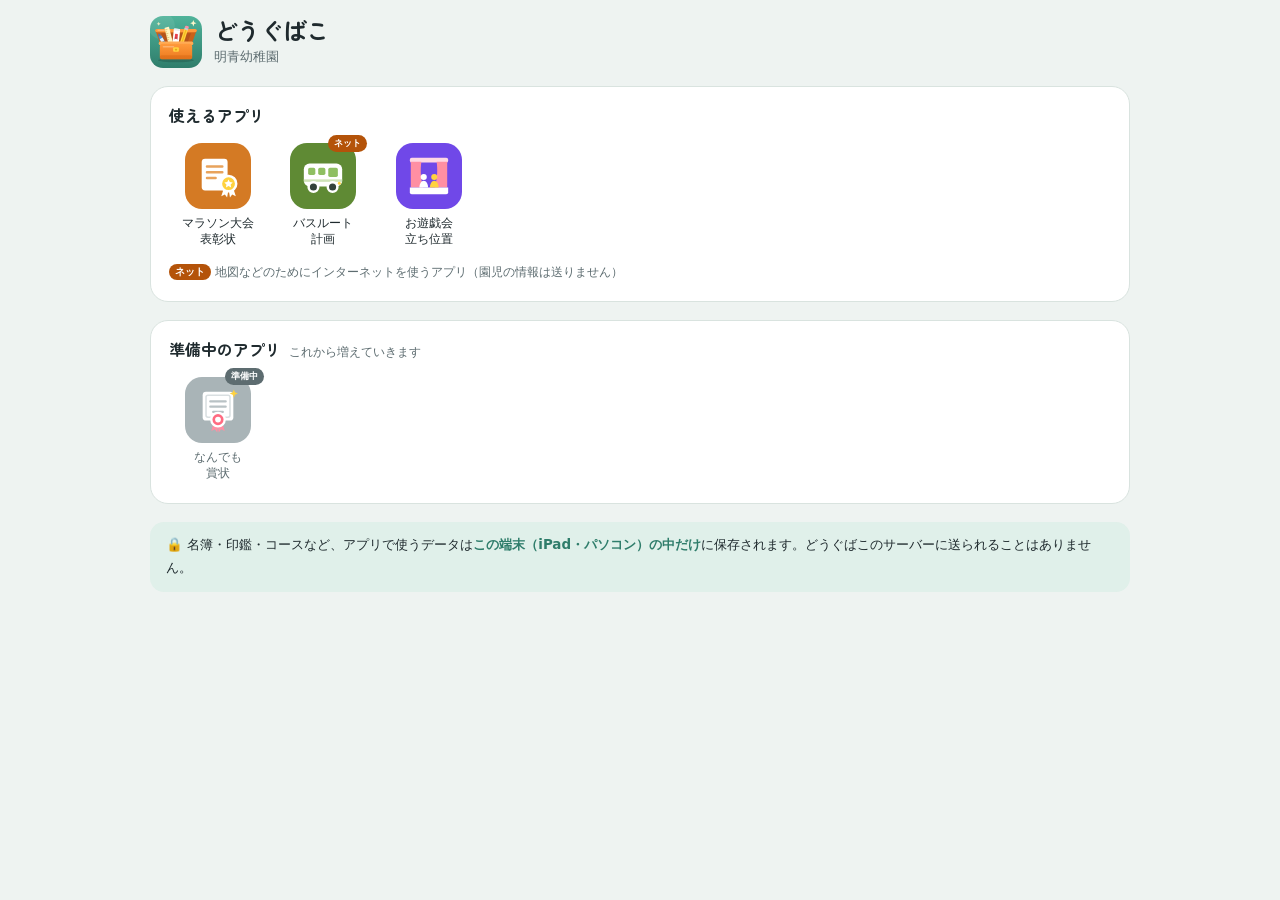
==== commit 12f5047a: "Add files via upload" ====
--- a/index.html
+++ b/index.html
@@ -2,1954 +2,431 @@
 <html lang="ja">
 <head>
 <meta charset="utf-8">
-<!-- 安全のための決まり：このアプリは名簿などをどこにも送れない（通信先は自分のサイトだけ） -->
-<meta http-equiv="Content-Security-Policy" content="default-src 'self'; script-src 'self' 'unsafe-inline'; style-src 'self' 'unsafe-inline'; font-src 'self' data:; img-src 'self' data: blob:; connect-src 'self' data: blob:; object-src 'none'; base-uri 'self'; form-action 'self'">
+<!-- 安全のための決まり：このページは自分のサイト以外と通信しない -->
+<meta http-equiv="Content-Security-Policy" content="default-src 'self'; script-src 'self' 'unsafe-inline'; style-src 'self' 'unsafe-inline'; font-src 'self'; img-src 'self' data:; connect-src 'self'; object-src 'none'; base-uri 'self'; form-action 'self'">
 <meta name="viewport" content="width=device-width, initial-scale=1, viewport-fit=cover">
 <meta name="apple-mobile-web-app-capable" content="yes">
-<meta name="apple-mobile-web-app-title" content="表彰状">
-<title>マラソン表彰状メーカー</title>
-<!-- どうぐばこ共通：利用許可証（どうぐばこと同じ場所に置いたときだけ読み込まれる） -->
-<script defer src="../common/license.js"></script>
-<!-- 書体：どうぐばこのサイトに置いたもの（一度読み込めばオフラインでも使える） -->
-<link rel="stylesheet" href="../fonts/fonts.css">
-<link rel="manifest" href="../manifest.webmanifest">
+<meta name="mobile-web-app-capable" content="yes">
+<meta name="apple-mobile-web-app-title" content="どうぐばこ">
+<meta name="theme-color" content="#2f7d6b">
+<title>どうぐばこ</title>
+<link rel="apple-touch-icon" href="icon.png">
+<link rel="icon" href="icon.svg" type="image/svg+xml">
+<link rel="manifest" href="manifest.webmanifest">
+<script defer src="common/license.js"></script>
 <style>
+/* 見出しの書体（どうぐばこの画面で使う文字だけの小さな版。サイトに置いてあり、オフラインでも使える） */
+@font-face{font-family:"Zen Maru Gothic Box";font-weight:500;font-display:swap;src:url(fonts/ZenMaruGothic-box-500.woff2) format("woff2")}
+@font-face{font-family:"Zen Maru Gothic Box";font-weight:700;font-display:swap;src:url(fonts/ZenMaruGothic-box-700.woff2) format("woff2")}
 :root{
-  --bg:#f6f3ec; --panel:#fffdf8; --line:#e4dccb; --text:#2d2a24; --muted:#7a7365;
-  --gold:#9c7b3c; --gold-d:#7d612a; --gold-l:#f1e8d4; --danger:#b4473a;
-  --hdr:56px;
-}
-*{box-sizing:border-box;-webkit-tap-highlight-color:transparent}
+  --bg:#eef3f1; --surface:#ffffff; --ink:#1f2a2e; --muted:#5d6c70; --line:#d9e3df;
+  --accent:#2f7d6b; --accent-ink:#ffffff; --accent-soft:#e0f0ea; --net:#b45309;
+  --bad:#c92a2a; --bad-soft:#fdecec; --warn:#9a5b00; --warn-soft:#fff4dc;
+  --c-shou:#d47a24; --c-jimu:#5f8a34; --c-wait:#a9b4b7; --demo:#6741d9; --demo-soft:#efeafd;
+  --f-disp:"Zen Maru Gothic Box","Hiragino Maru Gothic ProN","Hiragino Sans",sans-serif;
+  --f-body:"Hiragino Sans","Hiragino Kaku Gothic ProN","Yu Gothic UI",Meiryo,system-ui,sans-serif;
+}
+@media (prefers-color-scheme: dark){:root{
+  --bg:#131a1c; --surface:#1c2427; --ink:#e7eeec; --muted:#9aa9ad; --line:#2b3538;
+  --accent:#5db8a1; --accent-ink:#0f1f1b; --accent-soft:#1f3631; --net:#f0a35e;
+  --bad:#ff8787; --bad-soft:#3a1f1f; --warn:#f0b35e; --warn-soft:#3a2e17;
+  --c-shou:#e39446; --c-jimu:#82ad55; --c-wait:#4d585b; --demo:#b197fc; --demo-soft:#2a2340; color-scheme:dark}}
+*{box-sizing:border-box}
 html{-webkit-text-size-adjust:100%}
-html,body{margin:0}
-body{background:var(--bg);color:var(--text);font-family:-apple-system,BlinkMacSystemFont,"Hiragino Sans","Yu Gothic UI","Meiryo",sans-serif;font-size:16px;touch-action:manipulation}
-button,label.btn{font:inherit;font-size:15px;min-height:44px;border:1px solid var(--line);background:#fff;color:var(--text);border-radius:10px;padding:6px 14px;cursor:pointer;
-  -webkit-user-select:none;user-select:none;-webkit-touch-callout:none;display:inline-flex;align-items:center;justify-content:center;gap:6px;white-space:nowrap}
-button:active,label.btn:active{transform:scale(.97)}
-button.primary,label.btn.primary{background:var(--gold);border-color:var(--gold);color:#fff;font-weight:700}
-button.big,label.btn.big{min-height:56px;font-size:17px;padding:10px 22px;border-radius:14px}
-button:disabled{opacity:.35;pointer-events:none}
-button:focus-visible,select:focus-visible,input:focus-visible,textarea:focus-visible{outline:3px solid #e2b766;outline-offset:1px}
-input[type=text],input[type=date],select,textarea{width:100%;min-height:44px;padding:8px 12px;border:1px solid var(--line);border-radius:10px;background:#fff;font:inherit;font-size:16px;color:var(--text)}
-select{-webkit-appearance:none;appearance:none;background-image:linear-gradient(45deg,transparent 50%,var(--muted) 50%),linear-gradient(135deg,var(--muted) 50%,transparent 50%);background-position:calc(100% - 20px) 50%,calc(100% - 14px) 50%;background-size:6px 6px;background-repeat:no-repeat;padding-right:36px}
-textarea{resize:none;line-height:1.5}
-/* iPadのSafariは日付欄に独自の最小幅があり枠からはみ出すため、打ち消す */
-input[type=date]{-webkit-appearance:none;appearance:none;display:block;min-width:0;max-width:100%;line-height:26px}
-input[type=date]::-webkit-date-and-time-value{text-align:left;margin:0}
-input[type=date]::-webkit-calendar-picker-indicator{margin-left:auto}
-.frow>*{min-width:0}
-kbd{display:inline-block;min-width:22px;padding:1px 6px;border:1px solid var(--line);border-bottom-width:2px;border-radius:5px;background:#fff;font:600 12px/1.5 -apple-system,sans-serif;text-align:center;color:var(--text)}
-
-/* ヘッダー */
-header{position:sticky;top:0;z-index:5;height:var(--hdr);background:var(--panel);border-bottom:1px solid var(--line);
-  padding:0 max(14px,env(safe-area-inset-right)) 0 max(14px,env(safe-area-inset-left));display:flex;align-items:center;gap:10px}
-header h1{font-size:16px;margin:0;white-space:nowrap}
-/* どうぐばこに戻る（Webで開いたときだけ表示） */
-.boxback{color:#fff;background:#2f7d6b;border-radius:8px;padding:6px 10px;font-size:14px;font-weight:700;text-decoration:none;white-space:nowrap}
-.boxback[hidden]{display:none}
-.tabs{display:flex;gap:4px;flex:1;justify-content:center}
-.tabs button{min-height:40px;border-radius:999px;padding:4px 16px;background:var(--bg);border-color:transparent;color:var(--muted);font-weight:600}
-.tabs button.on{background:var(--gold);color:#fff}
-.tabs button .n{display:inline-flex;width:20px;height:20px;border-radius:50%;background:rgba(0,0,0,.08);align-items:center;justify-content:center;font-size:12px}
-.tabs button.on .n{background:rgba(255,255,255,.25)}
-.hright{display:flex;gap:6px;align-items:center;min-width:220px;justify-content:flex-end}
-.hright button{min-height:40px}
-.iconbtn{width:44px;padding:0;font-size:18px}
-
-.view{display:none}
-.view.on{display:block}
-.card{background:var(--panel);border:1px solid var(--line);border-radius:14px;padding:16px}
-.card h2{font-size:15px;margin:0 0 10px;color:var(--gold-d)}
-.hint{font-size:13px;color:var(--muted);line-height:1.6;margin:6px 0 0}
-.frow{display:grid;grid-template-columns:70px minmax(0,1fr);align-items:center;gap:8px;margin-top:10px}
-.frow>.lb{font-size:13px;color:var(--muted)}
-.seg{display:flex;background:var(--bg);border-radius:11px;padding:3px;gap:3px}
-.seg button{flex:1;min-height:38px;border:0;background:transparent;border-radius:8px;padding:4px;font-size:14px;color:var(--muted)}
-.seg button.on{background:#fff;color:var(--gold-d);font-weight:700;box-shadow:0 1px 3px rgba(0,0,0,.12)}
-.msg{font-size:14px;margin-top:10px;padding:10px 12px;border-radius:10px;background:var(--gold-l);color:var(--gold-d);display:none;line-height:1.5;white-space:pre-line}
-.msg.err{background:#f6e1dd;color:var(--danger)}
-.msg.on{display:block}
-
-/* ① 名簿・日付：横向きで1画面に収める */
-#v1.on{display:grid;grid-template-columns:minmax(0,1fr) minmax(0,1.1fr);gap:14px;height:calc(100dvh - var(--hdr));
-  padding:14px max(14px,env(safe-area-inset-right)) 14px max(14px,env(safe-area-inset-left))}
-.v1left{display:flex;flex-direction:column;gap:14px;overflow:auto;min-height:0}
-.upload{border:2px dashed var(--line);border-radius:12px;padding:16px;text-align:center;background:var(--bg);transition:.15s}
-.upload.over{border-color:var(--gold);background:var(--gold-l)}
-.upload .btn{width:100%;max-width:340px}
-.upload p{margin:10px 0 0;color:var(--muted);font-size:13px}
-.fileinfo{margin-top:10px;font-weight:600;word-break:break-all}
-.v1right{display:flex;flex-direction:column;min-height:0}
-.v1right .card{display:flex;flex-direction:column;min-height:0;flex:1}
-.listhead{display:flex;align-items:center;justify-content:space-between;margin-bottom:10px}
-.listhead h2{margin:0}
-.list{border:1px solid var(--line);border-radius:12px;overflow:auto;background:#fff;flex:1;min-height:0;-webkit-overflow-scrolling:touch}
-.list .li{display:flex;align-items:center;gap:6px;padding:3px 6px 3px 10px;border-bottom:1px solid #f0ebe0;min-height:50px}
-.list .li.off{opacity:.45}
-.list .li .no{width:26px;color:var(--muted);font-size:13px;text-align:right}
-.list .li input[type=text]{border-color:transparent;background:transparent;min-height:40px}
-.list .li input[type=text]:focus{border-color:var(--gold);background:#fff}
-.list .li .nm{flex:1}
-.list .li .rk{width:70px;text-align:center}
-.list .li .rkl{color:var(--muted);font-size:13px}
-.list .li .x{min-height:40px;width:40px;padding:0;border:0;background:none;color:var(--muted);font-size:18px}
-.list .empty{padding:28px;text-align:center;color:var(--muted)}
-.chkbox{width:24px;height:24px;accent-color:var(--gold);flex:0 0 auto}
-.sealrow{display:flex;gap:14px;align-items:center}
-.sealthumb{width:72px;height:72px;flex:0 0 72px;object-fit:contain;border:1px dashed var(--line);border-radius:8px;background:#fff}
-.sealthumb.none{background:repeating-linear-gradient(45deg,#fff,#fff 6px,#f4efe4 6px,#f4efe4 12px)}
-.sealstatus{font-size:14px;font-weight:600;margin:0 0 8px}
-.sealstatus.ng{color:var(--danger)}
-
-/* ② 確認・編集：横向きで1画面に収める */
-#v2.on{display:grid;grid-template-columns:minmax(0,1fr) clamp(360px,33vw,420px);gap:12px;height:calc(100dvh - var(--hdr));
-  padding:12px max(12px,env(safe-area-inset-right)) 12px max(12px,env(safe-area-inset-left))}
-.pvcol{display:flex;flex-direction:column;min-height:0;min-width:0}
-.nav{display:flex;align-items:center;gap:8px;margin-bottom:8px}
-.nav .nm{flex:1;text-align:center;font-weight:700;font-size:16px;white-space:nowrap;overflow:hidden;text-overflow:ellipsis;line-height:1.3}
-.nav .nm small{display:block;font-weight:400;font-size:12px;color:var(--muted)}
-.nav button{min-width:92px}
-.stage{flex:1;min-height:0;background:#ddd6c6;border-radius:12px;display:flex;align-items:center;justify-content:center;overflow:hidden}
-#preview{background:#fff;box-shadow:0 2px 12px rgba(0,0,0,.18);touch-action:none;display:block}
-.keys{font-size:12px;color:var(--muted);margin-top:6px;display:flex;gap:14px;flex-wrap:wrap;justify-content:center}
-.thumbs{display:flex;gap:8px;overflow-x:auto;padding:8px 2px 2px;-webkit-overflow-scrolling:touch;flex:0 0 auto}
-.thumb{flex:0 0 124px;background:#fff;border:3px solid transparent;border-radius:9px;padding:3px;position:relative;cursor:pointer}
-.thumb.sel{border-color:var(--gold)}
-.thumb.off{opacity:.35}
-.thumb canvas{width:100%;display:block}
-.thumb .cap{font-size:11px;color:var(--muted);text-align:center;padding-top:2px;white-space:nowrap;overflow:hidden;text-overflow:ellipsis}
-.thumb .badge{position:absolute;top:5px;right:5px;background:var(--gold);color:#fff;font-size:10px;border-radius:4px;padding:0 5px}
-
-.edcol{display:flex;flex-direction:column;min-height:0;background:var(--panel);border:1px solid var(--line);border-radius:14px;overflow:hidden}
-.edtop{padding:12px 14px 10px;border-bottom:1px solid var(--line)}
-.edtop .hint{margin:4px 0 8px;font-size:12px}
-.elgrid{display:grid;grid-template-columns:repeat(5,1fr);gap:4px}
-.elgrid button{padding:2px;font-size:13px;min-height:40px;flex-direction:column;gap:0;line-height:1.1}
-.elgrid button small{font-size:10px;color:var(--muted);font-weight:400}
-.elgrid button.on{background:var(--gold);border-color:var(--gold);color:#fff;font-weight:700}
-.elgrid button.on small{color:rgba(255,255,255,.8)}
-.edtabs{display:flex;border-bottom:1px solid var(--line)}
-.edtabs button{flex:1;border:0;border-radius:0;background:none;min-height:44px;color:var(--muted);font-weight:600;border-bottom:3px solid transparent}
-.edtabs button.on{color:var(--gold-d);border-bottom-color:var(--gold)}
-.edbody{flex:1;min-height:0;overflow:auto;padding:4px 14px 14px;-webkit-overflow-scrolling:touch}
-.pane{display:none}
-.pane.on{display:block}
-.ctl{display:grid;grid-template-columns:70px 40px minmax(0,1fr) 40px 64px;align-items:center;gap:6px;margin-top:10px}
-.ctl .lb{font-size:13px;color:var(--muted);line-height:1.2}
-.ctl button{min-height:40px;padding:0;font-size:20px;font-weight:600}
-.ctl input.val{min-height:38px;padding:4px 6px;text-align:right;font-size:15px}
-input[type=range]{width:100%;accent-color:var(--gold);height:32px;margin:0}
-.swatches{display:flex;gap:8px;align-items:center}
-.swatches button{width:36px;min-height:36px;height:36px;padding:0;border-radius:50%;border:3px solid #fff;box-shadow:0 0 0 1px var(--line)}
-.swatches button.on{box-shadow:0 0 0 3px var(--gold)}
-.swatches input[type=color]{width:36px;height:36px;padding:0;border:1px solid var(--line);border-radius:50%;background:none}
-.padwrap{display:flex;gap:14px;align-items:center;margin-top:10px}
-.pad{display:grid;grid-template-columns:repeat(3,52px);grid-template-rows:repeat(3,52px);gap:5px}
-.pad button{min-height:0;padding:0;font-size:20px}
-.pad .c{display:flex;align-items:center;justify-content:center;font-size:11px;color:var(--muted);text-align:center;line-height:1.3}
-.padside{flex:1;display:flex;flex-direction:column;gap:8px}
-.padside .lb{font-size:13px;color:var(--muted)}
-.toggle{display:flex;align-items:center;justify-content:space-between;margin-top:12px;font-size:14px}
-.toggle input{width:24px;height:24px;accent-color:var(--gold)}
-.stack{display:flex;flex-direction:column;gap:8px;margin-top:10px}
-.shortcuts{display:grid;grid-template-columns:auto 1fr;gap:6px 10px;font-size:13px;align-items:center;margin-top:8px}
-.secttl{font-size:13px;font-weight:700;color:var(--gold-d);margin:16px 0 0}
-
-/* ③ 書き出し */
-#v3.on{display:grid;grid-template-columns:minmax(0,1fr) minmax(0,1fr);gap:14px;max-width:1100px;margin:0 auto;
-  padding:14px max(14px,env(safe-area-inset-right)) 14px max(14px,env(safe-area-inset-left));align-items:start}
-.summary{display:grid;grid-template-columns:auto 1fr;gap:10px 16px;font-size:16px;margin:0}
-.summary dt{color:var(--muted)}
-.summary dd{margin:0;font-weight:600}
-.bar{height:10px;background:var(--line);border-radius:5px;overflow:hidden;margin-top:12px}
-.bar i{display:block;height:100%;width:0;background:var(--gold);transition:width .1s}
-#progBox{display:none;margin-top:14px;text-align:center;color:var(--muted)}
-#resultEmpty{color:var(--muted);text-align:center;padding:40px 10px;line-height:1.8}
-#resultDone{display:none}
-#resultDone .done{font-size:18px;font-weight:700;margin-bottom:4px}
-
-/* 縦向き・狭い画面での予備レイアウト */
-@media (max-width:899px), (orientation:portrait) and (max-width:1100px){
-  header h1{display:none}
-  .hright{min-width:0}
-  #v1.on,#v2.on,#v3.on{display:flex;flex-direction:column;height:auto}
-  .list{max-height:60vh}
-  .stage{flex:none;padding:8px}
-  .edcol{overflow:visible}
-}
-/* スマホ（縦向き）：上の帯を2段にして、タブを下の段に並べる */
-@media (max-width:600px){
-  header{height:auto;flex-wrap:wrap;row-gap:8px;padding-top:max(8px,env(safe-area-inset-top));padding-bottom:8px}
-  .tabs{order:3;flex-basis:100%;gap:4px}
-  .tabs button{flex:1;padding:4px 6px;font-size:13px;white-space:nowrap}
-  .hright{margin-left:auto}
-}
+body{margin:0;background:var(--bg);color:var(--ink);font:15px/1.6 var(--f-body);min-height:100vh;
+  padding:max(16px,env(safe-area-inset-top)) max(16px,env(safe-area-inset-right)) max(90px,env(safe-area-inset-bottom)) max(16px,env(safe-area-inset-left))}
+button,input{font:inherit;color:inherit}
+.wrap{max-width:980px;margin:0 auto;display:flex;flex-direction:column;gap:18px}
+
+/* ---- 共通：中央のカード（ログインなど） ---- */
+.center{min-height:calc(100vh - 120px);display:grid;place-items:center}
+.card{width:100%;max-width:420px;background:var(--surface);border:1px solid var(--line);border-radius:22px;padding:28px 24px;display:flex;flex-direction:column;gap:14px;box-shadow:0 10px 30px rgba(0,0,0,.06)}
+.card .logo{width:84px;height:84px;border-radius:21px;display:block;margin:0 auto 2px}
+.card h1{margin:0;text-align:center;font:700 1.4rem/1.3 var(--f-disp)}
+.card h2{margin:0;text-align:center;font:700 1.15rem/1.4 var(--f-disp)}
+.card p{margin:0;font-size:.88rem;color:var(--muted);text-align:center;line-height:1.7}
+.fld{display:flex;flex-direction:column;gap:4px;font-size:.85rem;font-weight:600}
+.fld input{width:100%;font-size:16px;font-weight:400;padding:11px 12px;border:1px solid var(--line);border-radius:12px;background:var(--bg)}
+.fld input:focus-visible{outline:2px solid var(--accent);outline-offset:1px}
+.code{letter-spacing:.5em;text-align:center;font-size:24px!important;font-variant-numeric:tabular-nums}
+.btn{border:0;border-radius:999px;padding:12px 20px;font-weight:700;cursor:pointer;background:var(--accent);color:var(--accent-ink);font-size:1rem}
+.btn:disabled{opacity:.5;cursor:default}
+.btn.ghost{background:transparent;color:var(--accent);border:1px solid var(--line)}
+.btn:focus-visible,.linkbtn:focus-visible{outline:2px solid var(--accent);outline-offset:2px}
+.linkbtn{background:none;border:0;color:var(--accent);cursor:pointer;font-size:.85rem;padding:2px;text-decoration:underline}
+.err{background:var(--bad-soft);color:var(--bad);border-radius:10px;padding:9px 12px;font-size:.85rem}
+.check{display:flex;gap:8px;align-items:flex-start;font-size:.85rem;color:var(--muted)}
+.check input{margin-top:4px;width:18px;height:18px;flex:none}
+.note{font-size:.78rem;color:var(--muted);line-height:1.7;background:var(--accent-soft);border-radius:12px;padding:10px 12px}
+.demohint{font-size:.8rem;background:var(--demo-soft);color:var(--demo);border-radius:12px;padding:10px 12px;line-height:1.7}
+.demohint b{font-variant-numeric:tabular-nums}
+.demohint .accts{display:flex;flex-wrap:wrap;gap:6px;margin-top:6px}
+.demohint button{border:1px solid var(--demo);background:var(--surface);color:var(--demo);border-radius:999px;padding:3px 10px;font-size:.78rem;cursor:pointer}
+
+/* ---- 許可証を受け取る ---- */
+.steps{list-style:none;margin:0;padding:0;display:flex;flex-direction:column;gap:10px}
+.steps li{display:flex;gap:10px;align-items:center;font-size:.92rem;color:var(--muted)}
+.steps li i{width:24px;height:24px;border-radius:50%;border:2px solid var(--line);display:grid;place-items:center;font-style:normal;font-size:.8rem;flex:none}
+.steps li.doing{color:var(--ink)}
+.steps li.doing i{border-color:var(--accent);border-top-color:transparent;animation:spin .8s linear infinite}
+.steps li.done{color:var(--ink)}
+.steps li.done i{background:var(--accent);border-color:var(--accent);color:var(--accent-ink)}
+@keyframes spin{to{transform:rotate(360deg)}}
+.pass{border:1px solid var(--line);border-radius:16px;padding:14px 16px;display:grid;grid-template-columns:auto 1fr;gap:4px 14px;font-size:.88rem}
+.pass dt{color:var(--muted)}
+.pass dd{margin:0;font-weight:600}
+.big-ok{width:56px;height:56px;border-radius:50%;background:var(--accent);color:var(--accent-ink);display:grid;place-items:center;font-size:1.8rem;margin:0 auto}
+.big-ng{width:56px;height:56px;border-radius:50%;background:var(--bad-soft);color:var(--bad);display:grid;place-items:center;font-size:1.7rem;margin:0 auto}
+
+/* ---- メニュー ---- */
+.top{display:flex;align-items:center;gap:12px;flex-wrap:wrap}
+.top img{width:52px;height:52px;border-radius:13px;flex:none;display:block}
+.top .ttl{margin-right:auto}
+.top h1{margin:0;font:700 1.45rem/1.2 var(--f-disp)}
+.top p{margin:2px 0 0;font-size:.8rem;color:var(--muted)}
+.chip{display:flex;align-items:center;gap:8px;border:1px solid var(--line);background:var(--surface);border-radius:999px;padding:6px 12px 6px 8px;cursor:pointer;font-size:.8rem;text-align:left;line-height:1.3}
+.chip .dot{width:10px;height:10px;border-radius:50%;background:var(--accent);flex:none}
+.chip.warn .dot{background:var(--warn)}
+.chip small{display:block;color:var(--muted);font-size:.72rem}
+section{background:var(--surface);border:1px solid var(--line);border-radius:18px;padding:16px 18px 18px}
+section h2{margin:0 0 12px;font:700 1rem var(--f-disp);display:flex;align-items:baseline;gap:8px}
+section h2 small{font:400 .76rem var(--f-body);color:var(--muted)}
+.grid{display:grid;grid-template-columns:repeat(auto-fill,minmax(96px,1fr));gap:16px 8px}
+.app{display:flex;flex-direction:column;align-items:center;gap:6px;text-decoration:none;color:var(--ink);background:none;border:0;padding:4px 0;font:inherit;cursor:pointer;border-radius:12px;position:relative}
+.app:focus-visible{outline:2px solid var(--accent);outline-offset:2px}
+.app .tile{width:66px;height:66px;border-radius:17px;display:grid;place-items:center;color:#fff;transition:transform .15s}
+.app .tile svg{width:46px;height:46px;display:block}
+.app:hover .tile{transform:translateY(-2px)}
+.app > span:last-child{font-size:.78rem;line-height:1.3;text-align:center}
+.app .net{position:absolute;top:-4px;right:calc(50% - 44px);background:var(--net);color:#fff;font-size:.58rem;font-weight:700;padding:1px 6px;border-radius:999px;font-style:normal}
+.app .lock{position:absolute;top:-6px;left:calc(50% - 42px);font-size:.95rem;font-style:normal}
+.app.locked .tile{background:var(--c-wait)!important}
+.app.soon .tile{background:var(--c-wait)}
+.app.soon > span:last-child{color:var(--muted)}
+.app .badge{position:absolute;top:-5px;right:calc(50% - 46px);background:var(--muted);color:var(--surface);font-size:.58rem;font-weight:700;padding:1px 6px;border-radius:999px;font-style:normal}
+.app.locked > span:last-child{color:var(--muted)}
+.legend{margin:12px 0 0;font-size:.76rem;color:var(--muted);display:flex;flex-wrap:wrap;gap:4px 14px}
+.legend i{display:inline-block;background:var(--net);color:#fff;font-style:normal;font-size:.6rem;font-weight:700;padding:0 6px;border-radius:999px;margin-right:4px;vertical-align:1px}
+.privacy{background:var(--accent-soft);border-radius:14px;padding:12px 16px;font-size:.84rem;line-height:1.7}
+.privacy b{color:var(--accent)}
+
+/* ---- ダイアログ・お知らせ ---- */
+dialog{border:0;border-radius:20px;padding:0;max-width:440px;width:calc(100% - 32px);background:var(--surface);color:var(--ink);box-shadow:0 20px 50px rgba(0,0,0,.3)}
+dialog::backdrop{background:rgba(0,0,0,.4)}
+.dlg{padding:22px 20px;display:flex;flex-direction:column;gap:12px}
+.dlg h3{margin:0;font:700 1.1rem var(--f-disp)}
+.dlg .row{display:flex;gap:8px;justify-content:flex-end;flex-wrap:wrap}
+#toast{position:fixed;left:50%;bottom:max(84px,calc(env(safe-area-inset-bottom) + 70px));transform:translateX(-50%);background:var(--ink);color:var(--surface);padding:10px 18px;border-radius:14px;font-size:.85rem;opacity:0;transition:opacity .2s;pointer-events:none;max-width:calc(100% - 32px);text-align:center;z-index:50}
+#toast.show{opacity:1}
+.offbar{position:sticky;top:0;z-index:20;background:var(--warn-soft);color:var(--warn);border-radius:10px;padding:6px 12px;font-size:.8rem;text-align:center;margin:0 auto 12px;max-width:980px}
+
+/* ---- 試作の体験メニュー ---- */
+#demoBtn[hidden]{display:none}
+#demoBtn{position:fixed;right:max(16px,env(safe-area-inset-right));bottom:max(16px,env(safe-area-inset-bottom));z-index:40;background:var(--demo);color:#fff;border:0;border-radius:999px;padding:11px 16px;font-weight:700;font-size:.85rem;cursor:pointer;box-shadow:0 6px 18px rgba(0,0,0,.2)}
+.demo h3{color:var(--demo)}
+.demo p{margin:0;font-size:.8rem;color:var(--muted);line-height:1.6}
+.demo .grp{border-top:1px solid var(--line);padding-top:10px;display:flex;flex-direction:column;gap:6px}
+.demo .grp b{font-size:.85rem}
+.demo .acts{display:flex;flex-wrap:wrap;gap:6px}
+.demo .acts button{border:1px solid var(--line);background:var(--bg);border-radius:999px;padding:6px 12px;font-size:.8rem;cursor:pointer}
+.demo .acts button.on{background:var(--demo);color:#fff;border-color:var(--demo)}
+.demo .now{font-size:.78rem;background:var(--demo-soft);border-radius:10px;padding:8px 10px;line-height:1.7}
+@media (prefers-reduced-motion:reduce){.tile{transition:none}.steps li.doing i{animation:none}}
 </style>
 </head>
 <body>
-<header>
-  <a class="boxback" id="boxBack" href="../">← どうぐばこ</a>
-  <h1>🏃 表彰状メーカー</h1>
-  <nav class="tabs">
-    <button data-v="1" class="on"><span class="n">1</span>名簿・日付</button>
-    <button data-v="2"><span class="n">2</span>確認・編集</button>
-    <button data-v="3"><span class="n">3</span>PDF書き出し</button>
-  </nav>
-  <div class="hright">
-    <button class="iconbtn" id="undo" title="元に戻す（⌘Z）" style="display:none">↶</button>
-    <button class="iconbtn" id="redo" title="やり直す（⌘⇧Z）" style="display:none">↷</button>
-    <button class="primary" id="nextStep">確認・編集へ →</button>
-  </div>
-</header>
-
-<!-- ① 名簿・日付 -->
-<section class="view on" id="v1">
-  <div class="v1left">
-    <div class="card">
-      <h2>名簿ファイル</h2>
-      <div class="upload" id="drop">
-        <label class="btn primary big" for="file">📂 ファイルを選択</label>
-        <input type="file" id="file" accept=".numbers,.xlsx,.xls,.xlsm,.csv,.ods,application/vnd.apple.numbers,application/x-iwork-numbers-sffnumbers,application/vnd.openxmlformats-officedocument.spreadsheetml.sheet,application/vnd.ms-excel,text/csv" hidden>
-        <p>Numbers・Excel・CSVに対応（ここにドラッグ＆ドロップしても読み込めます）</p>
-      </div>
-      <div class="fileinfo" id="fileinfo"></div>
-      <div id="colpick" style="display:none">
-        <div class="frow"><span class="lb">名前の列</span><select id="nameCol"></select></div>
-        <div class="frow"><span class="lb">順位の列</span><select id="rankCol"></select></div>
-      </div>
-      <div class="msg" id="loadMsg"></div>
-    </div>
-
-    <div class="card">
-      <h2>日付・表記</h2>
-      <div class="frow" style="margin-top:0"><span class="lb">日付</span><input type="date" id="date"></div>
-      <div class="frow"><span class="lb">日付の表記</span>
-        <select id="dateFmt">
-          <option value="ks">令和　九年　一月　二十日</option>
-          <option value="k">令和九年一月二十日</option>
-          <option value="a">令和９年１月２０日</option>
-        </select></div>
-      <p class="hint" id="datePreview"></p>
-      <div class="frow"><span class="lb">順位の数字</span>
-        <div class="seg" id="segRank"><button data-v="k">漢数字（四十五）</button><button data-v="a">数字（４５）</button></div></div>
-      <div class="frow"><span class="lb">PDFの順番</span>
-        <div class="seg" id="segOrder"><button data-v="list">名簿の順</button><button data-v="rank">順位の順</button></div></div>
-    </div>
-
-    <div class="card">
-      <h2>印鑑</h2>
-      <div class="sealrow">
-        <img class="sealthumb" alt="">
-        <div style="flex:1;min-width:0">
-          <p class="sealstatus"></p>
-          <div style="display:flex;gap:6px;flex-wrap:wrap"><label class="btn" for="sealFile">🖼 印鑑画像を読み込む</label><button class="sealClear">消す</button></div>
-        </div>
-      </div>
-      <input type="file" id="sealFile" accept="image/png,image/jpeg,image/*" hidden>
-      <p class="hint">読み込んだ印鑑画像は、この端末のブラウザの中だけに保存されます（インターネットには送られません）。しばらく使わないと消えることがあるので、そのときはもう一度読み込んでください。</p>
-    </div>
-  </div>
-
-  <div class="v1right">
-    <div class="card">
-      <div class="listhead"><h2>園児一覧 <span id="count" style="font-weight:400;color:var(--muted)"></span></h2>
-        <div style="display:flex;gap:6px"><button id="addRow">＋ 追加</button><button id="clearAll" style="color:var(--danger)">🗑 一括削除</button></div></div>
-      <div class="list" id="list"></div>
-      <p class="hint">チェックを外した園児はPDFに含まれません。名前・順位はここで直接直せます。</p>
-    </div>
-  </div>
-</section>
-
-<!-- ② 確認・編集 -->
-<section class="view" id="v2">
-  <div class="pvcol">
-    <div class="nav">
-      <button id="prev" title="前の賞状（[ キー）">◀ 前へ</button>
-      <div class="nm" id="curName">見本</div>
-      <button id="next" title="次の賞状（] キー）">次へ ▶</button>
-    </div>
-    <div class="stage" id="stage"><canvas id="preview"></canvas></div>
-    <div class="keys">
-      <span><kbd>←</kbd><kbd>→</kbd><kbd>↑</kbd><kbd>↓</kbd> 文字を動かす</span>
-      <span><kbd>[</kbd><kbd>]</kbd> 前後の賞状</span>
-      <span><kbd>1</kbd>〜<kbd>9</kbd><kbd>0</kbd> 文字を選ぶ</span>
-      <span><kbd>⌘</kbd><kbd>Z</kbd> 元に戻す</span>
-    </div>
-    <div class="thumbs" id="thumbs"></div>
-  </div>
-
-  <div class="edcol">
-    <div class="edtop">
-      <div class="seg" id="segScope"><button data-v="all">全員に反映</button><button data-v="one">この賞状だけ</button></div>
-      <p class="hint" id="scopeHint">変更はすべての賞状に反映されます。</p>
-      <div class="elgrid" id="elbtns"></div>
-    </div>
-    <div class="edtabs" id="edtabs">
-      <button data-p="font" class="on">文字・フォント</button>
-      <button data-p="pos">位置</button>
-      <button data-p="etc">その他</button>
-    </div>
-    <div class="edbody">
-      <div class="pane on" id="pane-font">
-        <div class="frow ns"><span class="lb">文字</span><textarea id="eText" rows="2"></textarea></div>
-        <p class="hint" id="eTextHint" style="margin-left:78px"></p>
-        <div id="sealPane" style="display:none;margin-top:10px">
-          <div class="sealrow">
-            <img class="sealthumb" alt="">
-            <div style="flex:1;min-width:0">
-              <p class="sealstatus"></p>
-              <div style="display:flex;gap:6px;flex-wrap:wrap"><label class="btn" for="sealFile">🖼 印鑑画像を読み込む</label><button class="sealClear">消す</button></div>
-            </div>
-          </div>
-        </div>
-        <div class="frow ns"><span class="lb">フォント</span><select id="eFont"></select></div>
-        <div class="ctl" data-ctl="size"></div>
-        <div class="frow ns"><span class="lb">太さ</span>
-          <div class="seg" id="segWeight"><button data-v="400">細め</button><button data-v="500">標準</button><button data-v="600">やや太</button><button data-v="700">太字</button></div></div>
-        <div class="frow ns"><span class="lb">色</span>
-          <div class="swatches" id="swatches">
-            <button data-c="#000000" style="background:#000" title="黒"></button>
-            <button data-c="#c8322d" style="background:#c8322d" title="赤"></button>
-            <button data-c="#1f3a6b" style="background:#1f3a6b" title="紺"></button>
-            <button data-c="#7d612a" style="background:#7d612a" title="金茶"></button>
-            <input type="color" id="eColor" title="ほかの色">
-          </div></div>
-        <div class="ctl" data-ctl="spacing"></div>
-        <div class="ctl" data-ctl="lineGap" id="lineGapCtl"></div>
-      </div>
-
-      <div class="pane" id="pane-pos">
-        <p class="hint">プレビューの文字をドラッグするか、矢印キー・下のボタンで動かします。</p>
-        <div class="padwrap">
-          <div class="pad">
-            <span></span><button data-n="0,-1">▲</button><span></span>
-            <button data-n="-1,0">◀</button><div class="c" id="padStep">1mm<br>ずつ</div><button data-n="1,0">▶</button>
-            <span></span><button data-n="0,1">▼</button><span></span>
-          </div>
-          <div class="padside">
-            <span class="lb">1回で動く量</span>
-            <div class="seg" id="segStep"><button data-v="0.5">0.5mm</button><button data-v="1">1mm</button><button data-v="5">5mm</button></div>
-            <span class="hint" style="margin:0"><kbd>shift</kbd>＋矢印キーで5倍</span>
-          </div>
-        </div>
-        <div class="ctl" data-ctl="x"></div>
-        <div class="ctl" data-ctl="y"></div>
-        <div class="frow"><span class="lb">揃え</span>
-          <div class="seg" id="segAnchor"><button data-v="top">上揃え</button><button data-v="center">中央</button><button data-v="bottom">下揃え</button></div></div>
-        <label class="toggle">この文字を表示する <input type="checkbox" id="eVisible"></label>
-      </div>
-
-      <div class="pane" id="pane-etc">
-        <p class="secttl" style="margin-top:12px">まとめて変更</p>
-        <div class="frow"><span class="lb">全部の<br>フォント</span><select id="allFont"><option value="">選んでください…</option></select></div>
-        <p class="secttl">リセット</p>
-        <div class="stack">
-          <button id="resetOne">この賞状の個別設定を消す</button>
-          <button id="resetAll">レイアウトを見本の状態に戻す</button>
-        </div>
-        <p class="secttl">キーボード操作</p>
-        <div class="shortcuts">
-          <span><kbd>←</kbd><kbd>→</kbd><kbd>↑</kbd><kbd>↓</kbd></span><span>選んだ文字を動かす（<kbd>shift</kbd>で5倍）</span>
-          <span><kbd>[</kbd> <kbd>]</kbd></span><span>前の賞状・次の賞状</span>
-          <span><kbd>1</kbd>〜<kbd>9</kbd> <kbd>0</kbd></span><span>編集する文字を選ぶ（賞状・順位・名前…園長名・印鑑）</span>
-          <span><kbd>+</kbd> <kbd>-</kbd></span><span>文字を大きく・小さく</span>
-          <span><kbd>⌘</kbd><kbd>Z</kbd></span><span>元に戻す（<kbd>⌘</kbd><kbd>shift</kbd><kbd>Z</kbd>でやり直す）</span>
-          <span><kbd>esc</kbd></span><span>入力欄から抜ける（キー操作に戻る）</span>
-        </div>
-      </div>
-    </div>
-  </div>
-</section>
-
-<!-- ③ PDF書き出し -->
-<section class="view" id="v3">
-  <div class="card">
-    <h2>書き出す内容</h2>
-    <dl class="summary">
-      <dt>名簿</dt><dd id="sFile">—</dd>
-      <dt>枚数</dt><dd id="sCount">—</dd>
-      <dt>日付</dt><dd id="sDate">—</dd>
-      <dt>順番</dt><dd id="sOrder">—</dd>
-      <dt>印鑑</dt><dd id="sSeal">—</dd>
-    </dl>
-    <div class="frow" style="margin-top:16px"><span class="lb">画質</span>
-      <div class="seg" id="segDpi"><button data-v="200">標準（軽い）</button><button data-v="300">高画質（印刷向け）</button></div></div>
-    <button class="primary big" id="makePdf" style="width:100%;margin-top:16px">PDFを作成する</button>
-    <div id="progBox"><div id="progText">PDFを作成中…</div><div class="bar"><i id="progBar"></i></div></div>
-  </div>
-
-  <div class="card" id="result">
-    <div id="resultEmpty">「PDFを作成する」を押すと<br>ここに保存ボタンが表示されます</div>
-    <div id="resultDone">
-      <div class="done">✅ PDFができました</div>
-      <p class="hint" id="resultInfo" style="margin:0 0 12px"></p>
-      <div class="stack">
-        <button class="primary big" id="sharePdf">📤 「ファイル」に保存・共有・印刷</button>
-        <button class="big" id="openPdf">👀 PDFを開いて確認</button>
-        <button class="big" id="dlPdf">⬇︎ ダウンロード（パソコン用）</button>
-      </div>
-      <p class="hint">iPadでは上の「『ファイル』に保存・共有・印刷」を使ってください。iCloud Driveへの保存、AirDrop、印刷ができます。「ダウンロード」はMacなどのパソコンで使うボタンです。</p>
-    </div>
-  </div>
-</section>
-
-<script>window.FRAME_SRC="[data-uri]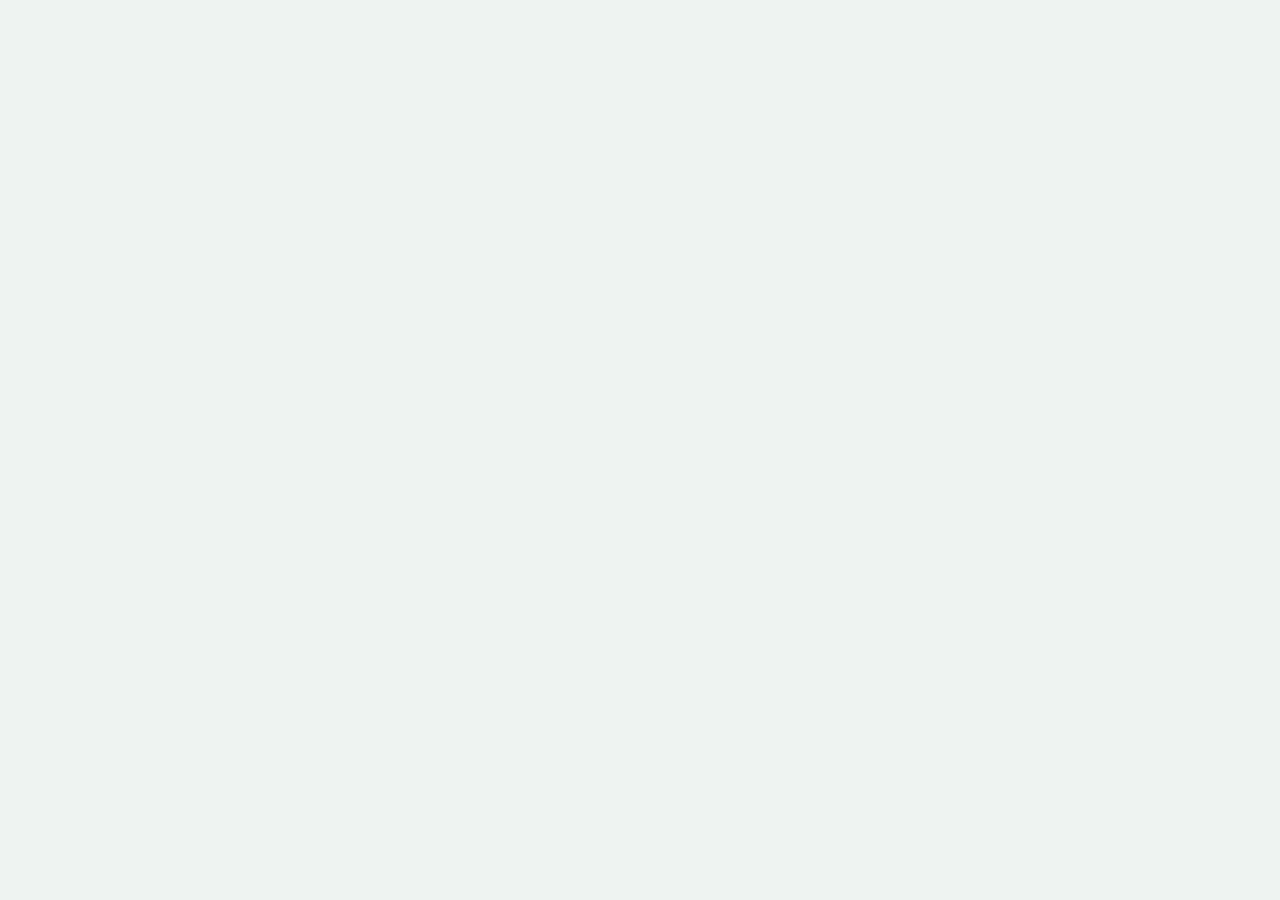
==== commit 561beb38: "Add files via upload" ====
--- a/index.html
+++ b/index.html
@@ -109,6 +109,8 @@
 .legend i{display:inline-block;background:var(--net);color:#fff;font-style:normal;font-size:.6rem;font-weight:700;padding:0 6px;border-radius:999px;margin-right:4px;vertical-align:1px}
 .privacy{background:var(--accent-soft);border-radius:14px;padding:12px 16px;font-size:.84rem;line-height:1.7}
 .privacy b{color:var(--accent)}
+.adminlink{text-align:center;margin:4px 0 0;font-size:.8rem}
+.adminlink a{color:var(--muted);text-decoration:none;border:1px solid var(--line);border-radius:999px;padding:6px 14px;display:inline-block}
 
 /* ---- ダイアログ・お知らせ ---- */
 dialog{border:0;border-radius:20px;padding:0;max-width:440px;width:calc(100% - 32px);background:var(--surface);color:var(--ink);box-shadow:0 20px 50px rgba(0,0,0,.3)}
@@ -141,6 +143,8 @@
 <dialog id="dlg"></dialog>
 <div id="toast" role="status"></div>
 
+<!-- アプリの一覧（先生用・管理者用のメニューで共通） -->
+<script src="common/apps.js"></script>
 <script>
 'use strict';
 let L = null; // 共通部品（common/license.js）が読み込まれてから入る
@@ -300,21 +304,10 @@
 }
 
 /* ---------- メニュー ---------- */
-const ICONS = {
-  oyugikai: '<svg viewBox="0 0 48 48" aria-hidden="true"><rect x="4" y="5" width="40" height="5" rx="2" fill="#ffd8e4"/><path d="M5 9h11c-1 8-1 17 2 27H5z" fill="#ff8fa3"/><path d="M43 9H32c1 8 1 17-2 27h13z" fill="#ff8fa3"/><path d="M4 36h40v5a2 2 0 0 1-2 2H6a2 2 0 0 1-2-2z" fill="#fff"/><circle cx="18.5" cy="25" r="3.2" fill="#fff"/><path d="M14 36c0-4 2-7 4.5-7s4.5 3 4.5 7z" fill="#fff"/><circle cx="29.5" cy="25" r="3.2" fill="#ffd23f"/><path d="M25 36c0-4 2-7 4.5-7s4.5 3 4.5 7z" fill="#ffd23f"/></svg>',
-  nandemo: '<svg viewBox="0 0 48 48" aria-hidden="true"><rect x="8" y="5" width="32" height="30" rx="3.5" fill="#fff"/><rect x="11.5" y="8.5" width="25" height="23" rx="2" fill="none" stroke="#d9dfe1" stroke-width="1.6"/><path d="M16 15h16M16 20.5h16M19 26h10" stroke="#b9c2c5" stroke-width="2.4" stroke-linecap="round"/><path d="M19.6 37 17 46l3.8-1.9 2.4 3.3 1.2-8.6zM28.4 37 31 46l-3.8-1.9-2.4 3.3-1.2-8.6z" fill="#ff8fa3"/><circle cx="24" cy="34" r="7" fill="#ff6b81" stroke="#fff" stroke-width="2.4"/><circle cx="24" cy="34" r="3" fill="#fff"/><path d="M40.5 2.5l1.2 3.1 3.1 1.2-3.1 1.2-1.2 3.1-1.2-3.1-3.1-1.2 3.1-1.2z" fill="#ffd23f"/></svg>',
-  marathon: '<svg viewBox="0 0 48 48" aria-hidden="true"><rect x="7" y="6" width="27" height="33" rx="3.5" fill="#fff"/><path d="M12.5 14h16M12.5 20h16M12.5 26h9" stroke="#e8a35c" stroke-width="2.6" stroke-linecap="round"/><path d="M30.2 36.5 27.4 45l3.8-1.7 2.3 3.2 1.4-8.2zM39.8 36.5l2.8 8.5-3.8-1.7-2.3 3.2-1.4-8.2z" fill="#fff"/><circle cx="35" cy="32" r="8" fill="#ffd23f" stroke="#fff" stroke-width="2.6"/><path d="m35 27.6 1.35 2.75 3.03.44-2.19 2.13.52 3.02L35 34.52l-2.71 1.42.52-3.02-2.19-2.13 3.03-.44z" fill="#fff"/></svg>',
-  busroute: '<svg viewBox="0 0 48 48" aria-hidden="true"><rect x="4" y="11" width="40" height="24" rx="6" fill="#fff"/><rect x="8.5" y="15.5" width="7.5" height="7.5" rx="1.8" fill="#8fbf62"/><rect x="19" y="15.5" width="7.5" height="7.5" rx="1.8" fill="#8fbf62"/><rect x="29.5" y="15.5" width="10" height="9.5" rx="1.8" fill="#8fbf62"/><rect x="4" y="27.5" width="40" height="2.6" fill="#cfe3b9"/><circle cx="41" cy="31.5" r="1.6" fill="#ffd23f"/><circle cx="14" cy="35.5" r="5" fill="#33413a" stroke="#fff" stroke-width="2.6"/><circle cx="34" cy="35.5" r="5" fill="#33413a" stroke="#fff" stroke-width="2.6"/></svg>',
-};
-// 準備中のアプリ（できあがったら APPS に移す）
-const SOON = [
-  { id: 'nandemo', name: 'なんでも賞状', n: 'なんでも<br>賞状' },
-];
-const APPS = [
-  { id: 'marathon', n: 'マラソン大会<br>表彰状', color: 'var(--c-shou)', href: 'marathon/' },
-  { id: 'busroute', n: 'バスルート<br>計画', color: 'var(--c-jimu)', href: 'busroute/', net: true },
-  { id: 'oyugikai', n: 'お遊戯会<br>立ち位置', color: '#7048e8', href: 'oyugikai/' },
-];
+// アプリの一覧は common/apps.js（先生用・管理者用のメニューで共通）。ここには先生用（for: 'all'）だけを出す
+const DA = window.DouguApps;
+const ICONS = DA.ICONS, SOON = DA.SOON;
+const APPS = DA.forTeachers().map(a => ({ ...a, href: a.path }));
 function showMenu(pl) {
   const near = L.loginRequired && daysLeft(pl) <= 7;
   show(`<div class="wrap">
@@ -330,13 +323,14 @@
         return ok ? `<a class="app" href="${a.href}">${a.net ? '<em class="net">ネット</em>' : ''}<span class="tile" style="background:${a.color}">${ICONS[a.id]}</span><span>${a.n}</span></a>`
           : `<button class="app locked" type="button" data-lock="${a.id}"><em class="lock">🔒</em><span class="tile">${ICONS[a.id]}</span><span>${a.n}</span></button>`;
       }).join('')}</div>
-      <p class="legend"><span><i>ネット</i>地図などのためにインターネットを使うアプリ（園児の情報は送りません）</span>${APPS.some(a => !pl.apps.includes(a.id)) ? '<span>🔒 今のプランでは使えないアプリ</span>' : ''}</p>
+      <p class="legend">${APPS.some(a => a.net) ? '<span><i>ネット</i>地図などのためにインターネットを使うアプリ（園児の情報は送りません）</span>' : ''}${APPS.some(a => !pl.apps.includes(a.id)) ? '<span>🔒 今のプランでは使えないアプリ</span>' : ''}</p>
     </section>
     <section>
       <h2>準備中のアプリ <small>これから増えていきます</small></h2>
       <div class="grid">${SOON.map(a => `<button class="app soon" type="button" data-soon="${esc(a.name)}"><em class="badge">準備中</em><span class="tile">${ICONS[a.id]}</span><span>${a.n}</span></button>`).join('')}</div>
     </section>
     <div class="privacy">🔒 名簿・印鑑・コースなど、アプリで使うデータは<b>この端末（iPad・パソコン）の中だけ</b>に保存されます。どうぐばこのサーバーに送られることはありません。</div>
+    <p class="adminlink"><a href="kanri/">🔑 管理者用どうぐばこ</a></p>
   </div>`);
   $('#chip')?.addEventListener('click', () => accountDialog(pl));
   document.querySelectorAll('[data-soon]').forEach(b => b.onclick = () => toast(`「${b.dataset.soon}」は準備中です。できあがったら、ここから使えるようになります`, 3200));
